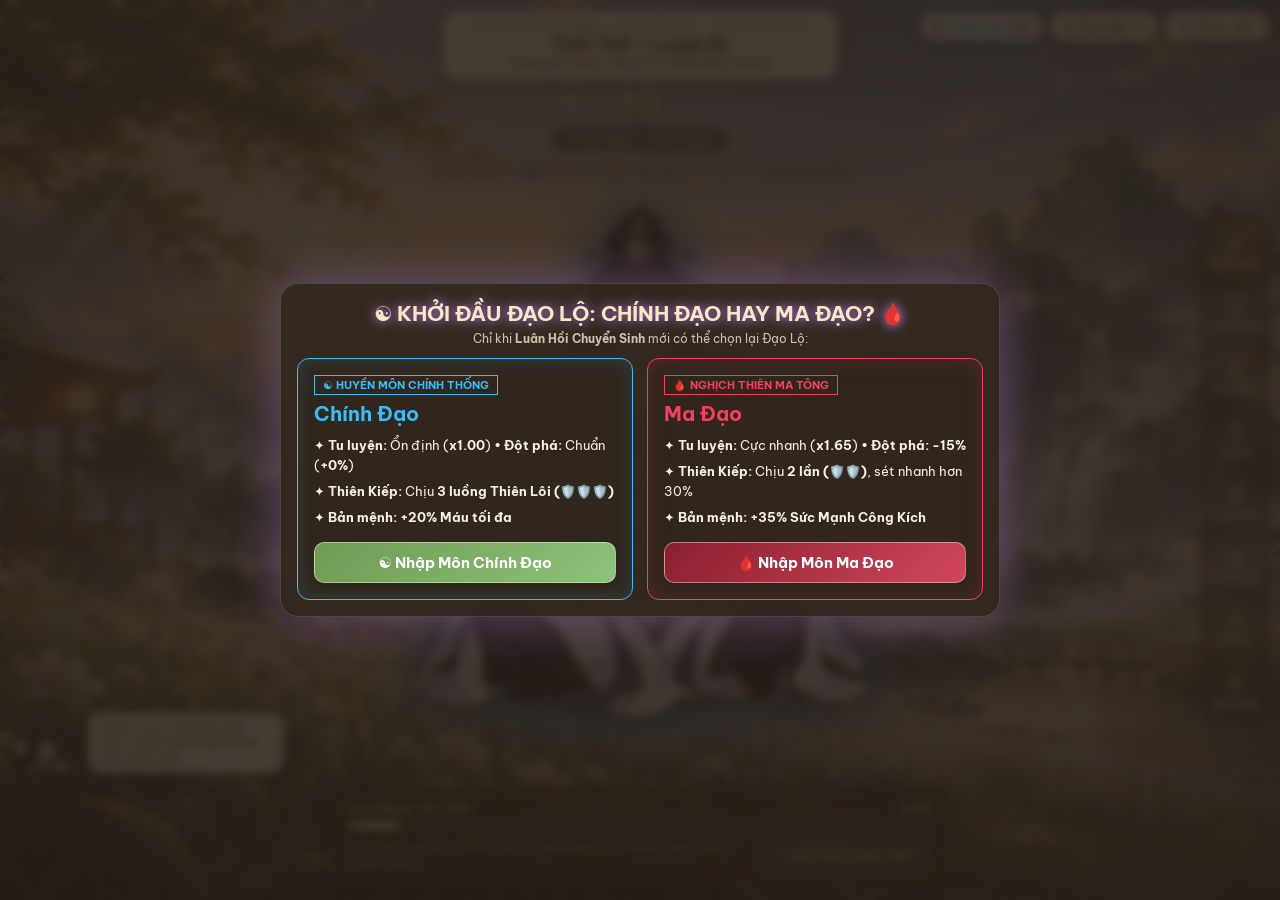
==== index.html @ bbf464dc "themgame" ====
<!DOCTYPE html>
<html lang="vi">
<head>
  <meta charset="UTF-8" />
  <meta name="viewport" content="width=device-width, initial-scale=1.0, maximum-scale=1.0, user-scalable=no" />
  <title>Vạn Cổ Tiên Lộ — Tu Chân Idle</title>
  <link rel="stylesheet" href="css/theme.css" />
  <link rel="stylesheet" href="css/hotbar.css" />
  <link rel="stylesheet" href="css/skin.css" />
</head>
<body>
  <!-- 1. CẢNH NỀN TIÊN SƠN BÌNH MINH (assets/bg.jpg + lớp sương mù cổ phong) -->
  <div class="immortal-world-bg">
    <div class="bg-vignette-overlay"></div>
    <div class="mist-layer mist-1"></div>
    <div class="mist-layer mist-2"></div>
  </div>

  <!-- 2. LỚP CANVAS HẠT LINH KHÍ PHÍA SAU NHÂN VẬT -->
  <canvas id="canvas-bg-fx" class="fx-canvas"></canvas>

  <!-- 3. THANH TRÊN CÙNG GỌN GÀNG:
       - Góc trái: Chỉ hiện Đạo Lộ (Tư Chất & Linh Căn nằm trong Hồ Sơ Nhân Vật)
       - Chính giữa: Bảng tên Cảnh Giới
       - Góc phải: Hàng trên là Đạo Vận + Nhạc, Hàng dưới là nút 🗡️ Xuất Quan -->
  <header class="hud-top-bar">

    <div class="realm-plaque">
      <div id="macro-realm-badge" class="plaque-macro">♂ Vô Danh Đạo Nhân • ☯️ Chính Đạo • I. Phàm Cảnh Lộ</div>
      <h1 id="realm-name" class="plaque-realm-name">Thối Thể - Luyện Bì</h1>
      <div id="realm-tier" class="plaque-tier">Cảnh giới 1/100 • Tầng 1/5</div>
    </div>

    <div class="hud-top-right-stack">
      <div id="current-faction-badge" class="jade-tag" title="Nhấn để xem Hồ Sơ Nhân Vật">☯️ Chính Đạo (x1.0)</div>
      <div id="current-daovan-badge" class="jade-tag" title="Nhấn để mở Đài Luân Hồi">☯️ Đạo Vận: 0</div>
      <button id="btn-toggle-sound" class="jade-tag sound-btn sound-on" title="Bật/Tắt nhạc nền">🎵 Nhạc: Bật</button>
    </div>
  </header>



  <!-- 4. THÔNG SỐ LINH KHÍ & DẢI 4 CHỈ SỐ CHIẾN ĐẤU NỀN TRONG SUỐT THANH THOÁT -->
  <section class="hud-qi-floating">
    <div id="qi-amount" class="hud-qi-value">0</div>
    <div class="hud-qi-rate-row">
      <span id="qi-rate" class="hud-rate-text">+1 / giây</span>
      <span id="active-multiplier-badge" class="hud-combo-text">+1.5 / chạm</span>
    </div>
    <div id="hud-combat-stats-bar" class="hud-combat-stats-transparent" title="Nhấn để xem Hồ Sơ Nhân Vật">
      <span class="cs-inline hp">❤️ Máu: <strong>100</strong></span>
      <span class="cs-sep">❖</span>
      <span class="cs-inline mp">💧 Linh Lực: <strong>100</strong></span>
      <span class="cs-sep">❖</span>
      <span class="cs-inline spd">💨 Tốc Độ: <strong>10</strong></span>
      <span class="cs-sep">❖</span>
      <span class="cs-inline atk">⚔️ Sức Mạnh: <strong>10</strong></span>
    </div>
    <div id="boost-status-text" class="hud-buff-line"></div>
  </section>

  <!-- 5. TRUNG TÂM MÀN HÌNH: NHÂN VẬT TỌA THIỀN & HÀO QUANG PHÙ VĂN -->
  <main class="center-sanctuary">
    <div id="cultivation-stage" class="cultivator-stage">
      <div class="meditation-shadow"></div>

      <div class="back-halo-container">
        <div class="halo-glow-core"></div>

        <svg class="halo-rune-svg" viewBox="0 0 300 300" xmlns="http://www.w3.org/2000/svg">
          <circle cx="150" cy="150" r="142" fill="none" stroke="var(--aura-primary)" stroke-width="1.4" stroke-dasharray="10 6" />
          <circle cx="150" cy="150" r="126" fill="none" stroke="var(--bronze-gold)" stroke-width="1" />
          <polygon points="150,14 268,218 32,218" fill="none" stroke="var(--bronze-gold)" stroke-width="0.9" opacity="0.5" />
          <polygon points="150,286 268,82 32,82" fill="none" stroke="var(--aura-primary)" stroke-width="0.9" opacity="0.5" />
        </svg>

        <svg class="halo-rune-inner-svg" viewBox="0 0 200 200" xmlns="http://www.w3.org/2000/svg">
          <circle cx="100" cy="100" r="90" fill="none" stroke="var(--bronze-gold)" stroke-width="1.4" stroke-dasharray="4 8" />
          <rect x="36" y="36" width="128" height="128" fill="none" stroke="var(--aura-primary)" stroke-width="1" transform="rotate(45 100 100)" opacity="0.6" />
          <rect x="36" y="36" width="128" height="128" fill="none" stroke="var(--bronze-gold)" stroke-width="1" opacity="0.6" />
        </svg>
      </div>

      <div id="cultivator-target" class="character-figure-wrap" role="button" tabindex="0" aria-label="Chạm để vận công hấp thụ linh khí">
        <img id="character-sprite-img" class="character-img" src="assets/char_male.png" alt="Tu sĩ tọa thiền" />

        <svg id="character-fallback-svg" class="character-fallback-svg hidden" viewBox="0 0 240 260" xmlns="http://www.w3.org/2000/svg">
          <circle cx="120" cy="68" r="24" fill="rgba(212, 175, 55, 0.35)" stroke="var(--bronze-gold)" stroke-width="1.5" />
          <path d="M55 215 C58 140 88 102 120 102 C152 102 182 140 185 215 Z" fill="rgba(14, 38, 44, 0.85)" stroke="var(--bronze-gold)" stroke-width="2" />
          <ellipse cx="120" cy="218" rx="78" ry="20" fill="rgba(9, 24, 28, 0.9)" stroke="var(--aura-primary)" stroke-width="1.5" />
        </svg>
      </div>
    </div>
  </main>

  <!-- 6. LỚP CANVAS HẠT LINH KHÍ PHÍA TRƯỚC NHÂN VẬT + CHỮ NỔI & CƠ DUYÊN -->
  <canvas id="canvas-fg-fx" class="fx-canvas"></canvas>
  <div id="fortune-container" class="fortune-dom-layer"></div>
  <div id="fx-layer" class="fx-dom-layer"></div>

  <!-- 7. TIỂU CẢNH STICKER BIỂU CẢM SỐNG ĐỘNG -->
  <aside id="companion-sticker-box" class="companion-sticker-widget" title="Chạm để đổi biểu cảm">
    <img id="companion-sticker-img" src="assets/stickers/01_nam_im_lang.png" alt="Tâm tình tu sĩ" class="companion-sticker-img" />
    <div id="companion-speech" class="companion-speech-bubble">
      Chạm vào ta để đổi biểu cảm, chạm tu sĩ để vận công!
    </div>
  </aside>

  <!-- 8. BẢNG CHỌN ĐẠO LỘ KHI BẮT ĐẦU GAME HOẶC KHI VỪA CHUYỂN SINH -->
  <div id="faction-select-overlay" class="tribulation-overlay hidden">
    <div class="tribulation-card faction-choice-modal">
      <h2 class="trib-title" style="text-align:center;font-size:1.3rem;color:var(--bronze-light);margin-bottom:4px;">
        ☯️ KHỞI ĐẦU ĐẠO LỘ: CHÍNH ĐẠO HAY MA ĐẠO? 🩸
      </h2>
      <p class="trib-subtitle" style="text-align:center;margin-bottom:12px;">
        Chỉ khi <strong>Luân Hồi Chuyển Sinh</strong> mới có thể chọn lại Đạo Lộ:
      </p>

      <div class="faction-cards-grid">
        <div class="faction-choice-card chinh-card">
          <div class="fc-badge" style="color:#38bdf8;border-color:#38bdf8;">☯️ HUYỀN MÔN CHÍNH THỐNG</div>
          <h3 class="fc-title" style="color:#38bdf8;">Chính Đạo</h3>
          <ul class="fc-perks-list">
            <li>✦ <strong>Tu luyện:</strong> Ổn định (<strong>x1.00</strong>) • <strong>Đột phá:</strong> Chuẩn (<strong>+0%</strong>)</li>
            <li>✦ <strong>Thiên Kiếp:</strong> Chịu <strong>3 luồng Thiên Lôi (🛡️🛡️🛡️)</strong></li>
            <li>✦ <strong>Bản mệnh:</strong> <strong>+20% Máu tối đa</strong></li>
          </ul>
          <button id="btn-choose-chinh-dao" class="btn-ancient-wide ready" style="margin-top:auto;">
            ☯️ Nhập Môn Chính Đạo
          </button>
        </div>

        <div class="faction-choice-card ma-card">
          <div class="fc-badge" style="color:#f43f5e;border-color:#f43f5e;">🩸 NGHỊCH THIÊN MA TÔNG</div>
          <h3 class="fc-title" style="color:#f43f5e;">Ma Đạo</h3>
          <ul class="fc-perks-list">
            <li>✦ <strong>Tu luyện:</strong> Cực nhanh (<strong>x1.65</strong>) • <strong>Đột phá:</strong> <strong>-15%</strong></li>
            <li>✦ <strong>Thiên Kiếp:</strong> Chịu <strong>2 lần (🛡️🛡️)</strong>, sét nhanh hơn 30%</li>
            <li>✦ <strong>Bản mệnh:</strong> <strong>+35% Sức Mạnh Công Kích</strong></li>
          </ul>
          <button id="btn-choose-ma-dao" class="btn-ancient-wide ready ma-btn" style="margin-top:auto;">
            🩸 Nhập Môn Ma Đạo
          </button>
        </div>
      </div>
    </div>
  </div>

  <!-- 9. CỬA SỔ BÍ CẢNH HỒNG HOANG -->
  <div id="expedition-modal-overlay" class="tribulation-overlay hidden">
    <div class="tribulation-card expedition-modal-card">
      <div class="jade-drawer-header" style="margin:-16px -16px 10px -16px;padding:10px 18px;">
        <h2 class="jade-drawer-title">🗡️ Bí Cảnh Hồng Hoang</h2>
        <button id="expedition-modal-close" class="jade-drawer-close" title="Về Động Phủ">✕</button>
      </div>
      <div id="expedition-panel-container"></div>
    </div>
  </div>

  <!-- 10. MINIGAME ĐỘ THIÊN KIẾP -->
  <div id="tribulation-overlay" class="tribulation-overlay hidden">
    <div class="tribulation-card">
      <div class="trib-header">
        <div>
          <h3 class="trib-title">⚡ CỬU THIÊN LÔI KIẾP ⚡</h3>
          <p id="tribulation-status-text" class="trib-subtitle">Di chuyển Trái / Phải để né Thiên Lôi & hứng Kim Quang!</p>
        </div>
        <div class="trib-hud-right">
          <div id="tribulation-hearts" class="trib-hearts">🛡️🛡️🛡️</div>
          <div id="tribulation-timer" class="trib-timer">9.0s</div>
        </div>
      </div>

      <div id="tribulation-arena" class="tribulation-arena">
        <div class="trib-clouds-top"></div>
        <canvas id="tribulation-canvas" class="trib-canvas"></canvas>
        <div id="tribulation-player" class="trib-player">
          <img id="tribulation-player-img" src="assets/stickers/01_nam_im_lang.png" alt="Tu sĩ độ kiếp" />
          <span class="trib-shield-ring"></span>
        </div>
      </div>

      <div class="trib-bottom-bar">
        <button id="btn-trib-shield" class="btn-ancient-sm affordable">🛡️ Hộ Thể Kim Quang (Phím Space)</button>
        <span id="tribulation-footer-hint" class="trib-footer-hint">Hết khiên sẽ bị đánh tụt 1 tầng cảnh giới!</span>
      </div>
    </div>
  </div>

  <!-- 11. MINIGAME CHẾ TÁC (LUYỆN ĐAN / RÈN PHÁP BẢO / VẼ LINH PHÙ) -->
  <div id="crafting-minigame-overlay" class="tribulation-overlay hidden">
    <div class="tribulation-card" style="max-width:500px;text-align:center;">
      <h3 id="craft-mg-title" class="trib-title" style="color:var(--bronze-light);">⚗️ Khống Hỏa Ngưng Đan</h3>
      <p id="craft-mg-subtitle" class="trib-subtitle" style="margin:6px 0 12px;"></p>
      <div id="craft-mg-body" class="craft-mg-body"></div>
      <button id="craft-mg-action-btn" class="btn-ancient-wide ready" style="margin-top:12px;">🔥 Chưởng Hỏa!</button>
    </div>
  </div>

  <!-- 12. BẢNG TRƯỢT NGỌC GIẢN (SLIDE-UP DRAWER) -->
  <div id="drawer-backdrop" class="drawer-backdrop hidden">
    <div id="jade-drawer" class="jade-drawer">
      <div class="jade-drawer-header">
        <h2 id="jade-drawer-title" class="jade-drawer-title">Tàng Kinh Các</h2>
        <button id="jade-drawer-close" class="jade-drawer-close" aria-label="Đóng bảng">✕</button>
      </div>

      <div class="jade-drawer-body">
        <div id="panel-upgrades" class="drawer-panel-content">
          <div id="upgrades-list" class="jade-cards-stack"></div>
        </div>

        <div id="panel-fields" class="drawer-panel-content">
          <div id="fields-panel-container"></div>
        </div>

        <div id="panel-inventory" class="drawer-panel-content">
          <div id="inventory-panel-container"></div>
        </div>

        <div id="panel-prestige" class="drawer-panel-content">
          <div id="prestige-summary"></div>
          <h4 class="ancient-section-title">✨ Pháp Bảo & Đại Đạo Vĩnh Viễn</h4>
          <div id="prestige-upgrades-list" class="jade-cards-stack"></div>
        </div>

        <div id="panel-roadmap" class="drawer-panel-content">
          <div id="realms-roadmap-list"></div>
        </div>

        <div id="panel-profile" class="drawer-panel-content">
          <div id="profile-content"></div>
        </div>

        <div id="panel-system" class="drawer-panel-content">
          <h4 class="ancient-section-title">⚙️ Cài Đặt Hệ Thống & Hiển Thị</h4>
          <div class="scroll-box">
            <div class="save-buttons-grid">
              <button id="btn-setting-music" class="btn-ancient-sm affordable">🎵 Nhạc Nền (BGM): Bật</button>
              <button id="btn-setting-sfx" class="btn-ancient-sm affordable">🔊 Âm Thanh Hiệu Ứng: Bật</button>
              <button id="btn-setting-notif" class="btn-ancient-sm affordable">🔔 Thông Báo Nổi: Bật</button>
              <button id="btn-toggle-detail-desc" class="btn-ancient-sm">📖 Mô Tả Trong Bảng: Tóm Tắt</button>
              <button id="btn-toggle-fx" class="btn-ancient-sm affordable">✨ Hiệu Ứng Hạt: Cao</button>
              <button id="btn-toggle-format" class="btn-ancient-sm affordable">🔢 Đơn Vị Số: Vạn, Ức</button>
              <button id="btn-save-now" class="btn-ancient-sm">💾 Lưu Game Ngay</button>
              <button id="btn-export-save" class="btn-ancient-sm">📤 Xuất Mã Base64</button>
              <button id="btn-import-save" class="btn-ancient-sm">📥 Nhập Mã Base64</button>
            </div>
            <textarea id="save-base64-textarea" class="save-textarea" rows="2" placeholder="Nhấn 'Xuất Mã Base64' để sao lưu hoặc dán mã Base64 vào đây rồi nhấn 'Nhập Mã Base64'..."></textarea>
            <div style="text-align:right;margin-top:6px;">
              <button id="btn-hard-reset" class="btn-ancient-sm" style="border-color:#e11d48;color:#fda4af;">🗑️ Xóa Save (Tu Lại Từ Đầu)</button>
            </div>
          </div>

          <h4 class="ancient-section-title">📜 Mục Giải Thích Chi Tiết (Cẩm Nang Tu Tiên)</h4>
          <div id="detailed-guide-container"></div>

          <h4 class="ancient-section-title">📖 Nhật Ký Động Phủ</h4>
          <div id="cultivation-log-list" class="log-box"></div>

          <h4 class="ancient-section-title">🏆 Thành Tựu Tu Tiên</h4>
          <div id="achievements-list" class="jade-cards-stack"></div>
        </div>
      </div>
    </div>
  </div>

  <!-- MENU BÊN PHẢI -->
  <aside class="side-menu">
    <button id="btn-quick-expedition" class="side-extra expedition-quick-btn" title="Mở Bản Đồ Bí Cảnh Hồng Hoang">
      <svg class="slot-svg-icon" viewBox="0 0 24 24"><path d="M14.5 4.5l5 5L9 20l-5 1 1-5L14.5 4.5zM13 6l5 5" fill="none" stroke="currentColor" stroke-width="1.7" stroke-linejoin="round"/></svg>
      <span class="slot-label">Xuất Quan</span>
    </button>
      <nav id="hotbar-submenu-wrap" class="ancient-hotbar" aria-label="Các mục phụ">
        <button class="hotbar-slot" data-panel="upgrades">
          <span class="slot-hotkey">1</span>
          <span id="dot-upgrades" class="hotbar-dot"></span>
          <svg class="slot-svg-icon" viewBox="0 0 24 24"><path d="M4 19.5A2.5 2.5 0 0 1 6.5 17H20M4 19.5A2.5 2.5 0 0 0 6.5 22H20V2H6.5A2.5 2.5 0 0 0 4 4.5v15z" fill="none" stroke="currentColor" stroke-width="1.7"/></svg>
          <span class="slot-label">Công Pháp</span>
        </button>

        <button class="hotbar-slot" data-panel="fields">
          <span class="slot-hotkey">2</span>
          <span id="dot-fields" class="hotbar-dot"></span>
          <svg class="slot-svg-icon" viewBox="0 0 24 24"><path d="M9 3h6m-5 0v5.2L5.2 16A3 3 0 0 0 7.8 20.5h8.4A3 3 0 0 0 18.8 16L14 8.2V3" fill="none" stroke="currentColor" stroke-width="1.7" stroke-linecap="round"/></svg>
          <span class="slot-label">Lĩnh Vực</span>
        </button>

        <button class="hotbar-slot" data-panel="inventory">
          <span class="slot-hotkey">3</span>
          <span id="dot-inventory" class="hotbar-dot"></span>
          <svg class="slot-svg-icon" viewBox="0 0 24 24"><path d="M6 7h12l2 13H4L6 7zm3 0V5a3 3 0 0 1 6 0v2m-5 5h4" fill="none" stroke="currentColor" stroke-width="1.7" stroke-linecap="round" stroke-linejoin="round"/></svg>
          <span class="slot-label">Túi Đồ</span>
        </button>

        <button class="hotbar-slot" data-panel="prestige">
          <span class="slot-hotkey">4</span>
          <span id="dot-prestige" class="hotbar-dot"></span>
          <svg class="slot-svg-icon" viewBox="0 0 24 24"><circle cx="12" cy="12" r="9" fill="none" stroke="currentColor" stroke-width="1.7"/><path d="M12 3a4.5 4.5 0 0 1 0 9 4.5 4.5 0 0 0 0 9" fill="none" stroke="currentColor" stroke-width="1.7"/><circle cx="12" cy="7.5" r="1.2" fill="currentColor"/><circle cx="12" cy="16.5" r="1.2" fill="currentColor"/></svg>
          <span class="slot-label">Luân Hồi</span>
        </button>

        <button class="hotbar-slot" data-panel="roadmap">
          <span class="slot-hotkey">5</span>
          <svg class="slot-svg-icon" viewBox="0 0 24 24"><path d="M3 19l6-8 4 5 5-7 3 10H3z" fill="none" stroke="currentColor" stroke-width="1.7" stroke-linejoin="round"/><circle cx="17" cy="6" r="2" fill="none" stroke="currentColor" stroke-width="1.6"/></svg>
          <span class="slot-label">Cảnh Giới</span>
        </button>

        <button class="hotbar-slot" data-panel="profile">
          <span class="slot-hotkey">6</span>
          <svg class="slot-svg-icon" viewBox="0 0 24 24"><circle cx="12" cy="8" r="4" fill="none" stroke="currentColor" stroke-width="1.7"/><path d="M4 20c1.5-4 5-6 8-6s6.5 2 8 6" fill="none" stroke="currentColor" stroke-width="1.7" stroke-linecap="round"/></svg>
          <span class="slot-label">Hồ Sơ</span>
        </button>

        <button class="hotbar-slot" data-panel="system">
          <span class="slot-hotkey">7</span>
          <svg class="slot-svg-icon" viewBox="0 0 24 24"><circle cx="12" cy="12" r="3.2" fill="none" stroke="currentColor" stroke-width="1.7"/><path d="M12 2v3m0 14v3M2 12h3m14 0h3M4.9 4.9l2.1 2.1m10 10l2.1 2.1M19.1 4.9L17 7M7 17l-2.1 2.1" fill="none" stroke="currentColor" stroke-width="1.7" stroke-linecap="round"/></svg>
          <span class="slot-label">Hệ Thống</span>
        </button>
      </nav>
  </aside>

  <!-- 13. THANH TIẾN TRÌNH ĐỘT PHÁ & MENU CHÍNH THU GỌN / BUNG RA Ở DƯỚI MÀN HÌNH -->
  <footer class="hud-bottom-dock">
    <div class="breakthrough-jade-bar">
      <div class="jade-bar-top-row">
        <span id="qi-progress-text">Linh Mạch: 0 / 120</span>
        <span id="qi-progress-pct">0.0%</span>
      </div>
      <div class="jade-progress-track">
        <div id="qi-progress-fill" class="jade-progress-fill"></div>
      </div>
      <div class="breakthrough-action-row">
        <span id="breakthrough-chance-text" class="breakthrough-chance-note">Tiểu cảnh giới lên 【Luyện Nhục】 • Thành công: 100%</span>
        <button id="btn-breakthrough" class="btn-breakthrough-jade" disabled>✦ Đột Phá Cảnh Giới</button>
      </div>
    </div>

    <div class="bottom-menu-bar">
      <button id="btn-main-menu-toggle" class="btn-main-menu-toggle" title="Phím tắt M">
        <span id="dot-main-menu" class="hotbar-dot"></span>
        <span class="menu-toggle-label">☰ Menu Đạo Lộ</span>
      </button>

    </div>
  </footer>

  <!-- HỘP THOẠI POPUP -->
  <div id="modal-overlay" class="modal-overlay hidden">
    <div class="modal-card">
      <h3 id="modal-title" class="modal-title">Thông Báo</h3>
      <div id="modal-body" class="modal-body"></div>
      <button id="modal-close-btn" class="btn-ancient-sm affordable" style="padding:8px 22px;">Đóng</button>
    </div>
  </div>

  <div id="toast-container" class="toast-container"></div>

  <!-- Nạp tuần tự các module JS thuần -->
  <script src="js/config.js"></script>
  <script src="js/utils.js"></script>
  <script src="js/data/realms.js"></script>
  <script src="js/data/upgrades.js"></script>
  <script src="js/data/roots.js"></script>
  <script src="js/data/aptitudes.js"></script>
  <script src="js/data/fields.js"></script>
  <script src="js/data/achievements.js"></script>
  <script src="js/state.js"></script>
  <script src="js/audio.js"></script>
  <script src="js/character.js"></script>
  <script src="js/inventory.js"></script>
  <script src="js/crafting_minigame.js"></script>
  <script src="js/fields.js"></script>
  <script src="js/tribulation.js"></script>
  <script src="js/cultivate.js"></script>
  <script src="js/breakthrough.js"></script>
  <script src="js/upgrades.js"></script>
  <script src="js/prestige.js"></script>
  <script src="js/events.js"></script>
  <script src="js/save.js"></script>
  <script src="js/effects.js"></script>
  <script src="js/data/map_tiles.js"></script>
  <script src="js/expedition.js"></script>
  <script src="js/hotbar.js"></script>
  <script src="js/panels.js"></script>
  <script src="js/profile.js"></script>
  <script src="js/ui.js"></script>
  <script src="js/main.js"></script>
</body>
</html>
---- css/theme.css ----
/**
 * css/theme.css
 * Phong cách tổng thể Tu Chân / Tiên Hiệp Cổ Phong:
 * - Cảnh nền tiên sơn bình minh từ assets/bg.jpg + Vignette
 * - Bảng tên Cảnh Giới (.realm-plaque) căn giữa tuyệt đối 50%
 * - Tích hợp Canvas Cửu Thiên Lôi Kiếp & 3 Minigame Chế Tác (Khống Hỏa, Giáng Chùy, Họa Phù)
 */
@import url('https://fonts.googleapis.com/css2?family=Be+Vietnam+Pro:wght@400;500;600;700&display=swap');

:root {
  --bg-night: #2a2018;
  --bg-jade-dark: rgba(52, 40, 30, 0.88);
  --bg-jade-card: rgba(60, 46, 34, 0.84);
  --bg-scroll: rgba(55, 42, 32, 0.90);
  --jade-bright: #2dd4bf;
  --jade-soft: #99f6e4;
  --bronze-gold: #d4af37;
  --bronze-light: #f5e6b3;
  --bronze-dim: rgba(212, 175, 55, 0.40);
  --ivory: #f8f5ee;
  --ivory-muted: #b0bccb;
  --aura-primary: #38bdf8;
  --aura-secondary: #0284c7;
  --danger-crimson: #e11d48;
  --font-serif: 'Noto Serif', 'Cormorant Garamond', Georgia, serif;
  --font-body: 'Noto Serif', 'Segoe UI', system-ui, serif;
}

* {
  box-sizing: border-box;
  margin: 0;
  padding: 0;
  -webkit-tap-highlight-color: transparent;
}

html, body {
  width: 100vw;
  height: 100vh;
  overflow: hidden;
  background-color: var(--bg-night);
  color: var(--ivory);
  font-family: var(--font-body);
  touch-action: manipulation;
  user-select: none;
}

.immortal-world-bg {
  position: fixed;
  inset: 0;
  z-index: 0;
  background:
    url('../assets/bg.jpg') center center / cover no-repeat,
    radial-gradient(circle at 50% 25%, #574331 0%, #31251c 65%, #281e17 100%);
  overflow: hidden;
  pointer-events: none;
}

.bg-vignette-overlay {
  position: absolute;
  inset: 0;
  background:
    radial-gradient(circle at 50% 48%, rgba(47, 36, 27, 0.30) 0%, rgba(44, 34, 26, 0.62) 68%, rgba(41, 31, 24, 0.85) 100%),
    linear-gradient(180deg, rgba(43, 33, 25, 0.68) 0%, transparent 24%, transparent 72%, rgba(43, 33, 25, 0.85) 100%);
}

.mist-layer {
  position: absolute;
  left: -25%;
  width: 150%;
  height: 220px;
  background: radial-gradient(ellipse at 50% 50%, rgba(255, 248, 225, 0.10) 0%, rgba(70, 54, 40, 0.04) 55%, transparent 75%);
  filter: blur(18px);
  pointer-events: none;
}

.mist-1 { bottom: 20%; animation: driftMist 38s ease-in-out infinite alternate; }
.mist-2 { bottom: 7%; opacity: 0.75; animation: driftMistReverse 46s ease-in-out infinite alternate; }

@keyframes driftMist {
  from { transform: translateX(-6%); }
  to { transform: translateX(6%); }
}

@keyframes driftMistReverse {
  from { transform: translateX(6%); }
  to { transform: translateX(-6%); }
}

.fx-canvas {
  position: fixed;
  inset: 0;
  width: 100vw;
  height: 100vh;
  pointer-events: none;
}

#canvas-bg-fx { z-index: 2; }
#canvas-fg-fx { z-index: 6; }

/* Thanh trên cùng */
.hud-top-bar {
  position: fixed;
  top: 0;
  left: 0;
  right: 0;
  height: 86px;
  z-index: 10;
  pointer-events: none;
}

.hud-top-left {
  position: absolute;
  top: 12px;
  left: 16px;
  display: flex;
  flex-wrap: wrap;
  gap: 8px;
  pointer-events: auto;
}

.hud-top-right {
  position: absolute;
  top: 12px;
  right: 16px;
  display: flex;
  flex-wrap: wrap;
  gap: 8px;
  pointer-events: auto;
}

.realm-plaque {
  pointer-events: auto;
  position: absolute;
  top: 10px;
  left: 50%;
  transform: translateX(-50%);
  min-width: 310px;
  max-width: 460px;
  padding: 7px 28px 9px;
  background: linear-gradient(180deg, rgba(52, 40, 30, 0.94) 0%, rgba(61, 47, 35, 0.90) 100%);
  border: 1.2px solid var(--bronze-gold);
  box-shadow: 0 8px 26px rgba(34, 26, 20, 0.78), inset 0 0 18px rgba(212, 175, 55, 0.16);
  text-align: center;
  clip-path: polygon(10px 0, calc(100% - 10px) 0, 100% 10px, 100% calc(100% - 10px), calc(100% - 10px) 100%, 10px 100%, 0 calc(100% - 10px), 0 10px);
}

.realm-plaque::before,
.realm-plaque::after {
  content: '❖';
  position: absolute;
  top: 50%;
  transform: translateY(-50%);
  color: var(--bronze-gold);
  font-size: 0.75rem;
  opacity: 0.85;
}

.realm-plaque::before { left: 9px; }
.realm-plaque::after { right: 9px; }

.plaque-macro { font-size: 0.7rem; letter-spacing: 0.8px; color: var(--bronze-light); opacity: 0.92; }
.plaque-realm-name { font-family: var(--font-serif); font-size: 1.35rem; font-weight: 700; color: var(--ivory); text-shadow: 0 0 14px var(--aura-primary); letter-spacing: 0.8px; margin: 1px 0; }
.plaque-tier { font-size: 0.73rem; color: var(--jade-soft); }

.jade-tag {
  padding: 5px 12px;
  background: var(--bg-jade-dark);
  border: 1px solid var(--bronze-dim);
  color: var(--ivory);
  font-family: var(--font-body);
  font-size: 0.77rem;
  box-shadow: 0 4px 12px rgba(34, 26, 20, 0.6);
  clip-path: polygon(6px 0, calc(100% - 6px) 0, 100% 6px, 100% calc(100% - 6px), calc(100% - 6px) 100%, 6px 100%, 0 calc(100% - 6px), 0 6px);
  cursor: pointer;
  transition: border-color 0.2s ease, transform 0.15s ease;
}

.jade-tag:hover { border-color: var(--bronze-gold); }
.jade-tag:active { transform: scale(0.96); }

.sound-btn.sound-on { border-color: var(--jade-bright); color: var(--jade-soft); }

.apt-rainbow {
  background: linear-gradient(90deg, #f43f5e, #fbbf24, #34d399, #38bdf8, #c084fc, #f43f5e);
  background-size: 200% auto;
  -webkit-background-clip: text;
  background-clip: text;
  -webkit-text-fill-color: transparent;
  animation: rainbowFlow 3s linear infinite;
  font-weight: 700;
}

.jade-tag.apt-rainbow {
  -webkit-text-fill-color: initial;
  background: var(--bg-jade-dark);
  border-color: var(--bronze-gold);
}

@keyframes rainbowFlow {
  to { background-position: 200% center; }
}

.hud-qi-floating {
  position: fixed;
  top: 94px;
  left: 50%;
  transform: translateX(-50%);
  z-index: 8;
  text-align: center;
  pointer-events: none;
  width: 90%;
  max-width: 460px;
}

.hud-qi-value {
  font-family: var(--font-serif);
  font-size: 2.2rem;
  font-weight: 700;
  color: var(--bronze-light);
  text-shadow: 0 2px 8px rgba(34, 26, 20, 0.95), 0 0 18px rgba(212, 175, 55, 0.7);
  line-height: 1.1;
}

.hud-qi-rate-row {
  display: inline-flex;
  justify-content: center;
  align-items: center;
  gap: 10px;
  margin-top: 4px;
  padding: 2px 12px;
  background: rgba(47, 36, 27, 0.68);
  border: 1px solid rgba(212, 175, 55, 0.25);
  font-size: 0.84rem;
}

.hud-rate-text { color: var(--jade-bright); font-weight: 700; }
.hud-combo-text { color: var(--ivory-muted); font-size: 0.78rem; }
.hud-combo-text.active { color: var(--bronze-light); font-weight: 700; }
.hud-buff-line { font-size: 0.74rem; color: var(--jade-soft); margin-top: 3px; text-shadow: 0 1px 4px #000; }

/* Sân khấu Nhân vật */
.center-sanctuary {
  position: fixed;
  inset: 0;
  z-index: 4;
  display: flex;
  align-items: center;
  justify-content: center;
  pointer-events: none;
}

.cultivator-stage {
  position: relative;
  width: 480px;
  height: 60vh;
  max-height: 620px;
  min-height: 300px;
  display: flex;
  align-items: center;
  justify-content: center;
  pointer-events: auto;
  cursor: pointer;
  margin-top: 3vh;
}

.meditation-shadow {
  position: absolute;
  bottom: 3%;
  width: 66%;
  height: 34px;
  border-radius: 50%;
  background: radial-gradient(ellipse at center, rgba(34, 26, 20, 0.85) 0%, rgba(45, 212, 191, 0.22) 60%, transparent 80%);
  box-shadow: 0 0 32px var(--aura-primary);
  animation: shadowPulse 3.8s ease-in-out infinite;
  pointer-events: none;
}

@keyframes shadowPulse {
  0%, 100% { transform: scale(1); opacity: 0.8; }
  50% { transform: scale(1.06); opacity: 1; }
}

.back-halo-container {
  position: absolute;
  top: 46%;
  left: 50%;
  transform: translate(-50%, -50%);
  width: min(420px, 76vw);
  height: min(420px, 76vw);
  pointer-events: none;
  display: flex;
  align-items: center;
  justify-content: center;
}

.halo-glow-core {
  position: absolute;
  width: 72%;
  height: 72%;
  border-radius: 50%;
  background: radial-gradient(circle, var(--aura-primary) 0%, var(--aura-secondary) 42%, transparent 72%);
  opacity: 0.30;
  filter: blur(16px);
  animation: haloHeartbeat 3.4s ease-in-out infinite;
}

.halo-rune-svg {
  position: absolute;
  width: 96%;
  height: 96%;
  opacity: 0.48;
  filter: drop-shadow(0 0 10px var(--aura-primary));
  animation: rotateRuneSlow 36s linear infinite;
}

.halo-rune-inner-svg {
  position: absolute;
  width: 68%;
  height: 68%;
  opacity: 0.58;
  filter: drop-shadow(0 0 10px var(--bronze-gold));
  animation: rotateRuneReverse 24s linear infinite;
}

.cultivator-stage.boosting .halo-glow-core { opacity: 0.62; filter: blur(22px); }
.cultivator-stage.boosting .halo-rune-svg { opacity: 0.88; animation-duration: 12s; }
.cultivator-stage.boosting .halo-rune-inner-svg { opacity: 0.94; animation-duration: 8s; }

@keyframes haloHeartbeat {
  0%, 100% { transform: scale(0.95); }
  50% { transform: scale(1.06); }
}

@keyframes rotateRuneSlow {
  from { transform: rotate(0deg); }
  to { transform: rotate(360deg); }
}

@keyframes rotateRuneReverse {
  from { transform: rotate(360deg); }
  to { transform: rotate(0deg); }
}

.character-figure-wrap {
  position: relative;
  z-index: 5;
  height: 58vh;
  max-height: 560px;
  min-height: 280px;
  display: flex;
  align-items: center;
  justify-content: center;
  animation: floatAndBreathe 4.2s ease-in-out infinite;
  transition: transform 0.12s ease;
}

.cultivator-stage.pulse-hit .character-figure-wrap { transform: scale(0.965); }

.character-img {
  height: 100%;
  width: auto;
  max-width: 88vw;
  object-fit: contain;
  filter: drop-shadow(0 8px 24px rgba(34, 26, 20, 0.88)) drop-shadow(0 0 14px var(--aura-primary));
  pointer-events: none;
}

.character-fallback-svg { height: 85%; width: auto; }
.hidden { display: none !important; }

@keyframes floatAndBreathe {
  0%, 100% { transform: translateY(0px) scale(1); }
  50% { transform: translateY(-7px) scale(1.016); }
}

/* Tiểu cảnh Sticker biểu cảm */
.companion-sticker-widget {
  position: fixed;
  left: 18px;
  bottom: 138px;
  z-index: 11;
  display: flex;
  align-items: center;
  gap: 8px;
  cursor: pointer;
  max-width: 270px;
  transition: transform 0.18s ease;
}

.companion-sticker-widget:hover { transform: translateY(-3px); }

.companion-sticker-img {
  width: 66px;
  height: 66px;
  object-fit: contain;
  filter: drop-shadow(0 4px 10px rgba(34, 26, 20, 0.85));
  flex-shrink: 0;
}

.companion-speech-bubble {
  padding: 6px 10px;
  background: rgba(52, 40, 30, 0.90);
  border: 1px solid var(--bronze-dim);
  color: var(--bronze-light);
  font-size: 0.72rem;
  line-height: 1.35;
  box-shadow: 0 4px 14px rgba(34, 26, 20, 0.7);
  clip-path: polygon(6px 0, calc(100% - 6px) 0, 100% 6px, 100% calc(100% - 6px), calc(100% - 6px) 100%, 6px 100%, 0 calc(100% - 6px), 0 6px);
}

/* =========================================================================
   MINIGAME CỬU THIÊN LÔI KIẾP (CANVAS) & 3 MINIGAME CHẾ TÁC
   ========================================================================= */
.tribulation-overlay {
  position: fixed;
  inset: 0;
  z-index: 45;
  background: rgba(39, 30, 23, 0.86);
  backdrop-filter: blur(5px);
  display: flex;
  align-items: center;
  justify-content: center;
  padding: 14px;
}

.tribulation-card {
  width: 100%;
  max-width: 620px;
  background: linear-gradient(180deg, #372a20 0%, #2b2119 100%);
  border: 1.5px solid var(--bronze-gold);
  padding: 16px;
  box-shadow: 0 0 45px rgba(192, 132, 252, 0.35);
}

.trib-header {
  display: flex;
  justify-content: space-between;
  align-items: center;
  gap: 10px;
  margin-bottom: 10px;
}

.trib-title {
  font-family: var(--font-serif);
  color: #e9d5ff;
  font-size: 1.15rem;
  text-shadow: 0 0 12px #c084fc;
}

.trib-subtitle { font-size: 0.78rem; color: var(--ivory-muted); }
.trib-hud-right { text-align: right; }
.trib-hearts { font-size: 1.1rem; letter-spacing: 3px; }
.trib-heart.lost { opacity: 0.22; filter: grayscale(1); }
.trib-timer { font-size: 1.15rem; font-weight: 700; color: var(--bronze-light); }

.tribulation-arena {
  position: relative;
  width: 100%;
  height: 270px;
  background: radial-gradient(circle at 50% 10%, #2e1065 0%, #2d231a 70%, #281e17 100%);
  border: 1px solid var(--bronze-dim);
  overflow: hidden;
  cursor: ew-resize;
  touch-action: none;
}

.trib-canvas {
  position: absolute;
  inset: 0;
  width: 100%;
  height: 100%;
  pointer-events: none;
}

.tribulation-arena.shake-hit {
  animation: arenaShake 0.28s ease;
}

@keyframes arenaShake {
  0%, 100% { transform: translateX(0); }
  25% { transform: translateX(-8px); box-shadow: inset 0 0 50px #e11d48; }
  75% { transform: translateX(8px); }
}

.trib-clouds-top {
  position: absolute;
  top: 0;
  left: 0;
  right: 0;
  height: 38px;
  background: linear-gradient(180deg, rgba(88, 28, 135, 0.9), transparent);
  pointer-events: none;
  z-index: 2;
}

.trib-player {
  position: absolute;
  bottom: 10px;
  left: 50%;
  transform: translateX(-50%);
  width: 58px;
  height: 58px;
  pointer-events: none;
  display: flex;
  align-items: center;
  justify-content: center;
  z-index: 3;
}

.trib-player img {
  width: 54px;
  height: 54px;
  object-fit: contain;
  position: relative;
  z-index: 2;
}

.trib-shield-ring {
  position: absolute;
  inset: -4px;
  border-radius: 50%;
  border: 1.5px dashed var(--jade-bright);
  box-shadow: 0 0 12px var(--jade-bright);
}

.trib-player.golden-shield-on .trib-shield-ring {
  inset: -10px;
  border: 2.5px solid #fde047;
  background: radial-gradient(circle, rgba(253, 224, 71, 0.35), transparent 70%);
  box-shadow: 0 0 28px #fde047;
}

.trib-bottom-bar {
  display: flex;
  justify-content: space-between;
  align-items: center;
  flex-wrap: wrap;
  gap: 8px;
  margin-top: 10px;
}

.trib-footer-hint {
  font-size: 0.74rem;
  color: #fda4af;
}

/* Giao diện 3 Minigame Chế Tác (Khống Hỏa, Giáng Chùy, Họa Phù) */
.craft-mg-body {
  background: rgba(47, 36, 27, 0.92);
  border: 1px solid var(--bronze-dim);
  padding: 16px;
}

.mg-cauldron-icon {
  font-size: 2.5rem;
  margin-bottom: 10px;
}

.mg-heat-track {
  position: relative;
  height: 24px;
  background: linear-gradient(90deg, #463628 0%, #334155 50%, #463628 100%);
  border: 1.5px solid var(--bronze-dim);
  margin: 12px 0;
  overflow: hidden;
}

.mg-heat-zone {
  position: absolute;
  top: 0;
  bottom: 0;
  background: linear-gradient(90deg, rgba(212, 175, 55, 0.35), rgba(253, 224, 71, 0.75), rgba(212, 175, 55, 0.35));
  border-left: 2px solid #fde047;
  border-right: 2px solid #fde047;
}

.mg-heat-cursor {
  position: absolute;
  top: -2px;
  bottom: -2px;
  width: 6px;
  transform: translateX(-50%);
  background: #ffffff;
  box-shadow: 0 0 12px #ffffff, 0 0 20px #f43f5e;
}

.mg-anvil-arena {
  position: relative;
  width: 190px;
  height: 190px;
  margin: 0 auto 10px;
  display: flex;
  align-items: center;
  justify-content: center;
  background: radial-gradient(circle, rgba(212, 175, 55, 0.14), transparent 70%);
}

.mg-sweet-circle {
  position: absolute;
  width: 36%;
  height: 36%;
  border-radius: 50%;
  border: 3px solid #fde047;
  box-shadow: 0 0 16px rgba(253, 224, 71, 0.55);
}

.mg-shrink-ring {
  position: absolute;
  width: 100%;
  height: 100%;
  border-radius: 50%;
  border: 2.5px dashed var(--jade-bright);
  box-shadow: 0 0 12px var(--jade-bright);
  pointer-events: none;
}

.mg-core-sword {
  font-size: 2.1rem;
  z-index: 2;
}

.mg-talisman-paper {
  position: relative;
  width: 220px;
  height: 240px;
  margin: 0 auto 10px;
  background: linear-gradient(180deg, #78350f 0%, #451a03 100%);
  border: 2px solid #fbbf24;
  box-shadow: inset 0 0 24px rgba(251, 191, 36, 0.35);
}

.mg-talisman-lines {
  position: absolute;
  inset: 0;
  width: 100%;
  height: 100%;
  pointer-events: none;
}

.mg-talisman-node {
  position: absolute;
  transform: translate(-50%, -50%);
  width: 36px;
  height: 36px;
  border-radius: 50%;
  background: rgba(54, 42, 31, 0.9);
  border: 1.5px solid var(--bronze-gold);
  color: var(--bronze-light);
  font-weight: 700;
  cursor: pointer;
}

.mg-talisman-node.next {
  background: #e11d48;
  color: #ffffff;
  border-color: #fde047;
  box-shadow: 0 0 18px #f43f5e;
  animation: warnBlink 0.25s infinite alternate;
}

.mg-talisman-node.done {
  background: var(--jade-bright);
  color: #30251c;
  border-color: #ffffff;
}

.mg-feedback-txt {
  font-size: 0.82rem;
  color: var(--bronze-light);
}

/* Lớp chữ "+linh khí" bay lên và Cơ Duyên ngẫu nhiên */
.fx-dom-layer,
.fortune-dom-layer {
  position: fixed;
  inset: 0;
  pointer-events: none;
  z-index: 9;
}

.floating-text {
  position: absolute;
  font-family: var(--font-serif);
  font-weight: 700;
  font-size: 1.08rem;
  color: var(--bronze-light);
  text-shadow: 0 2px 6px #000, 0 0 12px var(--aura-primary);
  pointer-events: none;
  animation: riseAndFade 0.95s cubic-bezier(0.16, 1, 0.3, 1) forwards;
}

.floating-text.float-crit {
  font-size: 1.28rem;
  color: #fde047;
  text-shadow: 0 0 16px #d97706, 0 2px 6px #000;
}

.floating-text.float-fortune {
  font-size: 1.32rem;
  color: var(--jade-bright);
  text-shadow: 0 0 16px #0d9488, 0 2px 6px #000;
}

@keyframes riseAndFade {
  0% { transform: translate(-50%, 0) scale(0.88); opacity: 1; }
  100% { transform: translate(-50%, -62px) scale(1.06); opacity: 0; }
}

.fortune-orb {
  pointer-events: auto;
  position: absolute;
  transform: translate(-50%, -50%);
  display: flex;
  flex-direction: column;
  align-items: center;
  gap: 2px;
  padding: 8px 14px;
  background: var(--bg-jade-dark);
  border: 1.5px solid var(--bronze-gold);
  color: var(--bronze-light);
  cursor: pointer;
  box-shadow: 0 0 25px rgba(212, 175, 55, 0.75);
  clip-path: polygon(8px 0, calc(100% - 8px) 0, 100% 8px, 100% calc(100% - 8px), calc(100% - 8px) 100%, 8px 100%, 0 calc(100% - 8px), 0 8px);
  animation: orbBob 1s ease-in-out infinite alternate;
}

.fortune-icon { font-size: 1.45rem; }
.fortune-name { font-size: 0.74rem; font-weight: 700; white-space: nowrap; }
.fortune-timer { font-size: 0.68rem; color: var(--jade-bright); }

@keyframes orbBob {
  from { transform: translate(-50%, -50%) scale(0.95); }
  to { transform: translate(-50%, -50%) scale(1.06); }
}

/* =========================================================================
   GIAO DIỆN CHỌN ĐẠO LỘ (CHÍNH ĐẠO VS MA ĐẠO) & THANH 4 CHỈ SỐ CHIẾN ĐẤU
   ========================================================================= */
.expedition-quick-btn {
  border-color: #f59e0b;
  color: #fde68a;
  font-weight: 700;
}

.hud-combat-stats-strip {
  pointer-events: auto;
  display: inline-flex;
  flex-wrap: wrap;
  justify-content: center;
  gap: 10px;
  margin-top: 5px;
  padding: 3px 12px;
  background: rgba(52, 40, 30, 0.82);
  border: 1px solid rgba(212, 175, 55, 0.35);
  font-size: 0.74rem;
  color: var(--ivory);
  cursor: pointer;
}

.hud-combat-stats-strip strong {
  color: var(--bronze-light);
}

.faction-choice-modal {
  max-width: 720px;
}

.faction-cards-grid {
  display: grid;
  grid-template-columns: repeat(2, 1fr);
  gap: 14px;
}

.faction-choice-card {
  display: flex;
  flex-direction: column;
  padding: 16px;
  background: rgba(52, 40, 30, 0.94);
  border: 1.5px solid var(--bronze-dim);
}

.faction-choice-card.chinh-card {
  border-color: #38bdf8;
  box-shadow: inset 0 0 22px rgba(56, 189, 248, 0.14);
}

.faction-choice-card.ma-card {
  border-color: #f43f5e;
  box-shadow: inset 0 0 22px rgba(244, 63, 94, 0.16);
}

.fc-badge {
  align-self: flex-start;
  font-size: 0.68rem;
  font-weight: 700;
  padding: 2px 8px;
  border: 1px solid currentColor;
  margin-bottom: 6px;
}

.fc-title {
  font-family: var(--font-serif);
  font-size: 1.25rem;
  margin-bottom: 10px;
}

.fc-perks-list {
  list-style: none;
  font-size: 0.8rem;
  line-height: 1.55;
  color: var(--ivory);
  display: flex;
  flex-direction: column;
  gap: 6px;
  margin-bottom: 14px;
}

.btn-ancient-wide.ready.ma-btn {
  background: linear-gradient(135deg, #881337, #e11d48, #fb7185);
}

@media (max-width: 700px) {
  .faction-cards-grid {
    grid-template-columns: 1fr;
  }
}

/* Cụm nút góc trên bên phải: Hàng 1 (Đạo Vận + Nhạc), Hàng 2 (ô màu xanh lá: Nút Xuất Quan) */
.hud-top-right-stack {
  position: absolute;
  top: 12px;
  right: 16px;
  display: flex;
  flex-direction: column;
  align-items: flex-end;
  gap: 7px;
  pointer-events: auto;
}

.hud-top-right-row1 {
  display: flex;
  align-items: center;
  gap: 8px;
}

.hud-top-right-row2 {
  display: flex;
  justify-content: flex-end;
  width: 100%;
}

.expedition-quick-btn {
  padding: 6px 16px;
  background: linear-gradient(135deg, rgba(77, 59, 44, 0.92), rgba(61, 47, 35, 0.96));
  border: 1.3px solid var(--bronze-gold);
  color: #fde68a;
  font-family: var(--font-serif);
  font-weight: 700;
  font-size: 0.82rem;
  box-shadow: 0 4px 16px rgba(34, 26, 20, 0.75), 0 0 12px rgba(212, 175, 55, 0.3);
}

.expedition-quick-btn:hover {
  border-color: #fde047;
  color: #ffffff;
  box-shadow: 0 0 18px rgba(253, 224, 71, 0.55);
}

/* Dải 4 chỉ số chiến đấu nền trong suốt thanh thoát */
.hud-combat-stats-transparent {
  pointer-events: auto;
  display: inline-flex;
  flex-wrap: wrap;
  justify-content: center;
  align-items: center;
  gap: 7px;
  margin-top: 6px;
  padding: 2px 8px;
  background: transparent;
  border: none;
  font-family: var(--font-serif);
  font-size: 0.82rem;
  color: var(--ivory);
  text-shadow: 0 2px 6px rgba(34, 26, 20, 0.98), 0 0 10px rgba(34, 26, 20, 0.9);
  cursor: pointer;
  transition: transform 0.15s ease;
}

.hud-combat-stats-transparent:hover {
  transform: scale(1.02);
}

.hud-combat-stats-transparent .cs-inline strong {
  color: var(--bronze-light);
  font-weight: 700;
}

.hud-combat-stats-transparent .cs-sep {
  color: var(--bronze-gold);
  font-size: 0.65rem;
  opacity: 0.85;
}
---- css/hotbar.css ----
/**
 * css/hotbar.css
 * Thiết kế:
 * - Nút Menu Chính thu gọn / bung ra các mục phụ ở dưới màn hình
 * - Ô Phẩm Chất nằm trên + chữ chạy qua lại kiểu Minecraft (.mc-marquee-viewport) không bao giờ bị gãy dòng
 * - Giao diện 4 loại Linh Thảo và Túi Trữ Vật.
 */

/* =========================================================================
   1. THANH TIẾN TRÌNH ĐỘT PHÁ & MENU CHÍNH THU GỌN DƯỚI ĐÁY MÀN HÌNH
   ========================================================================= */
.hud-bottom-dock {
  position: fixed;
  bottom: 0;
  left: 0;
  right: 0;
  z-index: 12;
  display: flex;
  flex-direction: column;
  align-items: center;
  padding: 0 12px 10px;
  pointer-events: none;
}

.breakthrough-jade-bar {
  pointer-events: auto;
  width: 100%;
  max-width: 660px;
  background: linear-gradient(180deg, rgba(52, 40, 30, 0.94), rgba(45, 35, 26, 0.97));
  border: 1.2px solid var(--bronze-gold);
  padding: 8px 14px;
  margin-bottom: 7px;
  box-shadow: 0 6px 24px rgba(34, 26, 20, 0.8);
  clip-path: polygon(8px 0, calc(100% - 8px) 0, 100% 8px, 100% calc(100% - 8px), calc(100% - 8px) 100%, 8px 100%, 0 calc(100% - 8px), 0 8px);
}

.jade-bar-top-row {
  display: flex;
  justify-content: space-between;
  align-items: center;
  gap: 8px;
  font-size: 0.78rem;
  color: var(--bronze-light);
  margin-bottom: 5px;
}

.jade-progress-track {
  position: relative;
  height: 10px;
  background: rgba(43, 33, 25, 0.95);
  border: 1px solid var(--bronze-dim);
  overflow: hidden;
}

.jade-progress-fill {
  height: 100%;
  width: 0%;
  background: linear-gradient(90deg, #0d9488, var(--jade-bright), var(--bronze-gold));
  box-shadow: 0 0 12px var(--jade-bright);
  transition: width 0.12s ease-out;
}

.breakthrough-action-row {
  display: flex;
  justify-content: space-between;
  align-items: center;
  gap: 10px;
  margin-top: 7px;
}

.breakthrough-chance-note {
  font-size: 0.73rem;
  color: var(--ivory-muted);
  flex: 1;
}

.btn-breakthrough-jade {
  padding: 7px 16px;
  background: rgba(62, 48, 36, 0.88);
  border: 1px solid var(--bronze-dim);
  color: var(--ivory-muted);
  font-family: var(--font-serif);
  font-weight: 700;
  font-size: 0.82rem;
  cursor: not-allowed;
  clip-path: polygon(6px 0, calc(100% - 6px) 0, 100% 6px, 100% calc(100% - 6px), calc(100% - 6px) 100%, 6px 100%, 0 calc(100% - 6px), 0 6px);
  transition: all 0.2s ease;
}

.btn-breakthrough-jade.ready {
  cursor: pointer;
  background: linear-gradient(135deg, #9a6f1a 0%, #d4af37 50%, #f5e6b3 100%);
  color: #30251c;
  border-color: #ffffff;
  box-shadow: 0 0 18px rgba(212, 175, 55, 0.75);
  animation: pulseBreakthrough 1.4s ease-in-out infinite alternate;
}

@keyframes pulseBreakthrough {
  from { box-shadow: 0 0 12px rgba(212, 175, 55, 0.55); }
  to { box-shadow: 0 0 24px rgba(245, 230, 179, 0.95); }
}

/* =========================================================================
   2. NÚT MENU CHÍNH THU GỌN / BUNG RA CÁC MỤC PHỤ
   ========================================================================= */
.bottom-menu-bar {
  pointer-events: auto;
  display: flex;
  flex-direction: column;
  align-items: center;
  gap: 6px;
  max-width: 100%;
}

.btn-main-menu-toggle {
  position: relative;
  padding: 8px 26px;
  background: linear-gradient(180deg, rgba(62, 48, 36, 0.96) 0%, rgba(50, 38, 29, 0.99) 100%);
  border: 1.3px solid var(--bronze-gold);
  color: var(--bronze-light);
  font-family: var(--font-serif);
  font-weight: 700;
  font-size: 0.86rem;
  letter-spacing: 0.8px;
  cursor: pointer;
  box-shadow: 0 4px 18px rgba(34, 26, 20, 0.8), inset 0 0 12px rgba(212, 175, 55, 0.16);
  clip-path: polygon(8px 0, calc(100% - 8px) 0, 100% 8px, 100% calc(100% - 8px), calc(100% - 8px) 100%, 8px 100%, 0 calc(100% - 8px), 0 8px);
  transition: all 0.2s ease;
}

.btn-main-menu-toggle:hover,
.btn-main-menu-toggle.expanded {
  background: linear-gradient(180deg, rgba(80, 62, 46, 0.98) 0%, rgba(59, 45, 34, 0.99) 100%);
  color: var(--jade-bright);
  box-shadow: 0 0 18px rgba(212, 175, 55, 0.45);
}

.ancient-hotbar {
  display: flex;
  align-items: center;
  justify-content: center;
  gap: 8px;
  max-width: 100%;
  overflow-x: auto;
  padding: 4px 6px;
  transition: max-height 0.24s ease, opacity 0.2s ease, transform 0.2s ease;
  max-height: 80px;
  opacity: 1;
}

.ancient-hotbar.collapsed {
  max-height: 0;
  opacity: 0;
  padding: 0;
  overflow: hidden;
  pointer-events: none;
  transform: translateY(10px);
}

.hotbar-slot {
  position: relative;
  width: 74px;
  height: 58px;
  background: linear-gradient(180deg, rgba(56, 43, 32, 0.95) 0%, rgba(47, 36, 27, 0.98) 100%);
  border: 1px solid var(--bronze-dim);
  color: var(--bronze-gold);
  display: flex;
  flex-direction: column;
  align-items: center;
  justify-content: center;
  gap: 3px;
  cursor: pointer;
  flex-shrink: 0;
  clip-path: polygon(6px 0, calc(100% - 6px) 0, 100% 6px, 100% calc(100% - 6px), calc(100% - 6px) 100%, 6px 100%, 0 calc(100% - 6px), 0 6px);
  transition: all 0.18s ease;
}

.hotbar-slot:hover {
  border-color: var(--bronze-gold);
  color: var(--bronze-light);
  transform: translateY(-2px);
}

.hotbar-slot.active {
  background: linear-gradient(180deg, rgba(80, 62, 46, 0.96) 0%, rgba(59, 45, 34, 0.98) 100%);
  border-color: var(--bronze-gold);
  color: var(--jade-bright);
  box-shadow: 0 0 16px rgba(212, 175, 55, 0.45);
}

.slot-hotkey {
  position: absolute;
  top: 3px;
  left: 6px;
  font-size: 0.6rem;
  color: var(--bronze-gold);
  opacity: 0.75;
}

.slot-svg-icon { width: 21px; height: 21px; stroke: currentColor; }
.slot-label { font-family: var(--font-serif); font-size: 0.68rem; color: var(--bronze-light); }

.hotbar-dot {
  position: absolute;
  top: 5px;
  right: 6px;
  width: 7px;
  height: 7px;
  border-radius: 50%;
  background: var(--jade-bright);
  box-shadow: 0 0 8px var(--jade-bright);
  display: none;
}

.hotbar-dot.visible { display: block; }

/* =========================================================================
   3. Ô PHẨM CHẤT NẰM TRÊN + CHỮ CHẠY QUA LẠI KIỂU MINECRAFT (KHÔNG BỊ CẮT DÒNG)
   ========================================================================= */
.equip-slots-grid {
  display: grid;
  grid-template-columns: repeat(3, 1fr);
  gap: 8px;
}

.equip-slot {
  padding: 9px 10px;
  background: rgba(48, 37, 28, 0.88);
  border: 1px dashed var(--bronze-dim);
  font-size: 0.76rem;
  min-width: 0;
  overflow: hidden;
}

.equip-slot.filled-slot {
  border-style: solid;
  background: rgba(61, 47, 35, 0.92);
}

/* Nhãn Phẩm Chất nằm trên cùng 1 dòng riêng, giữ nguyên không bao giờ gãy chữ "Phẩm" */
.equip-quality-top-tag {
  display: inline-block;
  white-space: nowrap;
  font-size: 0.68rem;
  font-weight: 700;
  padding: 1px 8px;
  margin-bottom: 4px;
  background: rgba(47, 36, 27, 0.9);
  border: 1px solid currentColor;
  letter-spacing: 0.4px;
}

.item-top-meta-row {
  display: flex;
  align-items: center;
  gap: 6px;
  margin-bottom: 2px;
}

/* Khung chữ chạy qua lại kiểu Minecraft khi nội dung dài */
.mc-marquee-viewport {
  width: 100%;
  overflow: hidden;
  white-space: nowrap;
  position: relative;
  margin: 2px 0;
}

.mc-marquee-text {
  display: inline-block;
  white-space: nowrap;
}

.mc-marquee-text.should-scroll {
  animation: mcPingPongScroll 6.5s ease-in-out infinite alternate;
}

@keyframes mcPingPongScroll {
  0%, 18% { transform: translateX(0%); }
  82%, 100% { transform: translateX(-28%); }
}

.herb-chips-row {
  display: flex;
  flex-wrap: wrap;
  gap: 6px;
  margin-top: 4px;
}

.herb-chip {
  font-size: 0.75rem;
  padding: 3px 9px;
  background: rgba(48, 37, 28, 0.88);
  border: 1px solid var(--bronze-dim);
  color: var(--ivory);
  white-space: nowrap;
}

.herb-chip strong {
  color: var(--jade-bright);
}

/* =========================================================================
   4. BẢNG TRƯỢT NGỌC GIẢN & THẺ CỔ PHONG
   ========================================================================= */
.drawer-backdrop {
  position: fixed;
  inset: 0;
  z-index: 20;
  background: rgba(40, 30, 23, 0.45);
  display: flex;
  align-items: flex-end;
  justify-content: center;
  padding-bottom: 112px;
}

.jade-drawer {
  width: 96%;
  max-width: 860px;
  max-height: 64vh;
  background: linear-gradient(180deg, rgba(54, 42, 31, 0.97) 0%, rgba(47, 36, 27, 0.99) 100%);
  border: 1.5px solid var(--bronze-gold);
  box-shadow: 0 -10px 40px rgba(34, 26, 20, 0.88), inset 0 0 28px rgba(45, 212, 191, 0.08);
  display: flex;
  flex-direction: column;
  clip-path: polygon(12px 0, calc(100% - 12px) 0, 100% 12px, 100% calc(100% - 12px), calc(100% - 12px) 100%, 12px 100%, 0 calc(100% - 12px), 0 12px);
  animation: slideUpJade 0.22s cubic-bezier(0.16, 1, 0.3, 1);
}

@keyframes slideUpJade {
  from { transform: translateY(28px); opacity: 0; }
  to { transform: translateY(0); opacity: 1; }
}

.jade-drawer-header {
  display: flex;
  justify-content: space-between;
  align-items: center;
  padding: 11px 18px;
  border-bottom: 1px solid var(--bronze-dim);
  background: rgba(46, 35, 27, 0.9);
}

.jade-drawer-title {
  font-family: var(--font-serif);
  font-size: 1.06rem;
  color: var(--bronze-light);
  letter-spacing: 0.6px;
}

.jade-drawer-close {
  background: transparent;
  border: 1px solid var(--bronze-dim);
  color: var(--bronze-light);
  width: 30px;
  height: 30px;
  cursor: pointer;
  font-size: 0.95rem;
}

.jade-drawer-body { padding: 14px 16px; overflow-y: auto; flex: 1; }
.drawer-panel-content { display: none; }
.drawer-panel-content.active { display: block; }

.bag-filter-bar { display: flex; flex-wrap: wrap; gap: 8px; margin-bottom: 10px; }
.scroll-box { background: var(--bg-scroll); border: 1px solid var(--bronze-dim); padding: 12px 14px; margin-bottom: 12px; }
.jade-cards-stack { display: flex; flex-direction: column; gap: 9px; }

.jade-card {
  display: flex;
  align-items: center;
  gap: 12px;
  padding: 11px 13px;
  background: var(--bg-jade-card);
  border: 1px solid rgba(212, 175, 55, 0.24);
  clip-path: polygon(6px 0, calc(100% - 6px) 0, 100% 6px, 100% calc(100% - 6px), calc(100% - 6px) 100%, 6px 100%, 0 calc(100% - 6px), 0 6px);
}

.jade-card-active { border-color: var(--bronze-gold); box-shadow: inset 0 0 16px rgba(212, 175, 55, 0.14); }
.locked-card { opacity: 0.55; }

.jade-card-icon {
  width: 42px;
  height: 42px;
  background: rgba(48, 37, 28, 0.9);
  border: 1px solid var(--bronze-dim);
  display: flex;
  align-items: center;
  justify-content: center;
  font-size: 1.35rem;
  flex-shrink: 0;
}

.jade-card-body { flex: 1; min-width: 0; }
.jade-card-head { display: flex; justify-content: space-between; align-items: center; flex-wrap: wrap; gap: 6px; margin-bottom: 3px; }
.jade-card-title { font-family: var(--font-serif); font-weight: 700; color: var(--bronze-light); font-size: 0.93rem; }
.jade-badge { font-size: 0.71rem; padding: 1px 8px; background: rgba(212, 175, 55, 0.14); border: 1px solid var(--bronze-dim); color: var(--bronze-light); white-space: nowrap; }
.jade-card-desc { font-size: 0.77rem; color: var(--ivory-muted); line-height: 1.4; }
.jade-card-effect { font-size: 0.78rem; color: var(--jade-bright); margin-top: 3px; }

.btn-ancient {
  min-width: 118px;
  padding: 8px 12px;
  background: rgba(52, 40, 30, 0.85);
  border: 1px solid rgba(156, 168, 184, 0.28);
  color: var(--ivory-muted);
  display: flex;
  flex-direction: column;
  align-items: center;
  gap: 2px;
  cursor: not-allowed;
  opacity: 0.6;
  font-family: var(--font-serif);
}

.btn-ancient.btn-toggle-field { cursor: pointer; opacity: 0.92; }

.btn-ancient.affordable {
  cursor: pointer;
  opacity: 1;
  background: linear-gradient(135deg, rgba(180, 136, 36, 0.28), rgba(212, 175, 55, 0.42));
  border-color: var(--bronze-gold);
  color: var(--bronze-light);
}

.btn-main-txt { font-size: 0.82rem; font-weight: 700; }
.btn-sub-txt { font-size: 0.7rem; }

.btn-ancient-sm {
  padding: 6px 11px;
  background: rgba(57, 44, 33, 0.9);
  border: 1px solid var(--bronze-dim);
  color: var(--bronze-light);
  font-family: var(--font-serif);
  font-size: 0.76rem;
  cursor: pointer;
  white-space: nowrap;
}

.btn-ancient-sm:disabled { opacity: 0.42; cursor: not-allowed; }
.btn-ancient-sm.affordable { background: rgba(212, 175, 55, 0.22); border-color: var(--bronze-gold); }

.btn-ancient-wide {
  width: 100%;
  padding: 10px 14px;
  background: rgba(62, 48, 36, 0.85);
  border: 1px solid var(--bronze-dim);
  color: var(--ivory-muted);
  font-family: var(--font-serif);
  font-weight: 700;
  font-size: 0.92rem;
  cursor: not-allowed;
}

.btn-ancient-wide.ready {
  cursor: pointer;
  background: linear-gradient(135deg, #115e59, #0d9488, #d4af37);
  color: var(--ivory);
  border-color: var(--bronze-light);
  box-shadow: 0 0 16px rgba(45, 212, 191, 0.4);
}

.workshop-header-row { display: flex; justify-content: space-between; align-items: center; flex-wrap: wrap; gap: 10px; }
.workshop-btn-row { display: grid; grid-template-columns: repeat(2, 1fr); gap: 8px; margin: 10px 0; }

.ancient-subrow {
  display: flex;
  justify-content: space-between;
  align-items: center;
  gap: 10px;
  padding: 7px 10px;
  background: rgba(48, 37, 28, 0.72);
  border: 1px solid rgba(212, 175, 55, 0.18);
  margin-bottom: 6px;
}

.subrow-actions { display: flex; gap: 6px; flex-shrink: 0; }
.ancient-exp-row { display: flex; align-items: center; gap: 8px; margin-top: 5px; }
.ancient-bar-track { flex: 1; height: 7px; background: rgba(43, 33, 25, 0.95); border: 1px solid var(--bronze-dim); overflow: hidden; }
.ancient-bar-fill { height: 100%; background: linear-gradient(90deg, #0d9488, var(--jade-bright)); }
.ancient-exp-txt { font-size: 0.7rem; color: var(--ivory-muted); white-space: nowrap; }
.ancient-section-title { font-family: var(--font-serif); font-size: 0.92rem; color: var(--bronze-light); margin: 12px 0 8px; }
.muted-label { font-size: 0.74rem; color: var(--ivory-muted); }
.jade-highlight { color: var(--jade-bright); }
.gold-highlight { color: var(--bronze-light); }

.gender-reincarnation-bar { margin-top: 10px; padding-top: 10px; border-top: 1px solid rgba(212, 175, 55, 0.2); }
.gender-options-group { display: flex; flex-wrap: wrap; gap: 6px; margin-top: 6px; }
.stages-tag-wrap { display: flex; flex-wrap: wrap; gap: 6px; }

.ancient-stage-tag { font-size: 0.72rem; padding: 3px 8px; background: rgba(48, 37, 28, 0.85); border: 1px solid rgba(156, 168, 184, 0.2); color: var(--ivory-muted); }
.ancient-stage-tag.done { color: var(--jade-bright); border-color: rgba(45, 212, 191, 0.45); }
.ancient-stage-tag.active { background: rgba(212, 175, 55, 0.22); color: var(--bronze-light); border-color: var(--bronze-gold); font-weight: 700; }

/* Hồ Sơ Nhân Vật & Hệ Thống */
.profile-hero-card { display: flex; align-items: center; gap: 14px; padding: 12px; background: var(--bg-scroll); border: 1px solid var(--bronze-gold); margin-bottom: 10px; }
.profile-avatar-circle { width: 66px; height: 66px; border: 1.5px solid var(--bronze-gold); background: rgba(48, 37, 28, 0.95); display: flex; align-items: center; justify-content: center; font-size: 1.9rem; flex-shrink: 0; overflow: hidden; }
.profile-avatar-circle img { width: 100%; height: 100%; object-fit: cover; object-position: top center; }
.profile-two-col, .profile-stats-grid { display: grid; grid-template-columns: repeat(2, 1fr); gap: 8px; margin-bottom: 10px; }
.profile-subcard, .stat-tile { background: var(--bg-jade-card); border: 1px solid var(--bronze-dim); padding: 10px 12px; }
.stat-tile { display: flex; flex-direction: column; gap: 3px; }
.stat-tile strong { color: var(--bronze-light); font-size: 0.9rem; }
.profile-fields-list { display: flex; flex-direction: column; gap: 7px; margin-bottom: 10px; }
.profile-field-row { display: flex; justify-content: space-between; align-items: center; gap: 10px; padding: 8px 12px; background: var(--bg-jade-card); border: 1px solid rgba(212, 175, 55, 0.2); }
.pf-left { display: flex; align-items: center; gap: 9px; }
.pf-icon { font-size: 1.25rem; }
.pf-name { font-size: 0.85rem; font-weight: 700; color: var(--bronze-light); }
.pf-rank-badge { font-size: 0.7rem; color: var(--jade-bright); margin-left: 4px; }
.pf-talent { font-size: 0.73rem; }
.pf-right { width: 155px; text-align: right; }
.pf-exp-label { font-size: 0.68rem; color: var(--ivory-muted); margin-bottom: 3px; }
.pf-exp-track { height: 6px; background: #2b2119; border: 1px solid var(--bronze-dim); overflow: hidden; }
.pf-exp-fill { height: 100%; background: linear-gradient(90deg, #0d9488, var(--jade-bright)); }
.profile-ach-wrap { display: flex; flex-wrap: wrap; gap: 6px; }
.profile-ach-chip { font-size: 0.74rem; padding: 4px 10px; background: rgba(212, 175, 55, 0.14); border: 1px solid var(--bronze-dim); color: var(--bronze-light); }

.save-buttons-grid { display: grid; grid-template-columns: repeat(2, 1fr); gap: 8px; margin-bottom: 8px; }
.save-textarea { width: 100%; background: rgba(43, 33, 25, 0.92); border: 1px solid var(--bronze-dim); padding: 8px; color: var(--ivory); font-size: 0.76rem; resize: vertical; user-select: text; }
.log-box { background: rgba(43, 33, 25, 0.9); border: 1px solid var(--bronze-dim); padding: 9px; max-height: 140px; overflow-y: auto; font-size: 0.76rem; display: flex; flex-direction: column; gap: 4px; }
.log-time { color: var(--ivory-muted); margin-right: 4px; }
.log-success { color: var(--jade-bright); }
.log-warn { color: #fda4af; }

/* Hộp thoại Popup & Toast */
.modal-overlay {
  position: fixed;
  inset: 0;
  z-index: 50;
  background: rgba(39, 30, 23, 0.84);
  display: flex;
  align-items: center;
  justify-content: center;
  padding: 16px;
}

.modal-card {
  max-width: 430px;
  width: 100%;
  background: linear-gradient(180deg, #3d2f23 0%, #31251c 100%);
  border: 1.5px solid var(--bronze-gold);
  padding: 20px;
  text-align: center;
  box-shadow: 0 0 40px rgba(212, 175, 55, 0.3);
}

.modal-title { font-family: var(--font-serif); color: var(--bronze-light); font-size: 1.18rem; margin-bottom: 10px; }
.modal-body { font-size: 0.86rem; color: var(--ivory); line-height: 1.5; margin-bottom: 14px; }
.offline-reward-highlight { margin: 12px 0; padding: 12px; background: rgba(212, 175, 55, 0.12); border: 1px solid var(--bronze-dim); }
.offline-reward-highlight span { font-size: 1.32rem; font-weight: 700; color: var(--bronze-light); }
.btn-danger { padding: 9px 18px; border: none; background: var(--danger-crimson); color: white; font-weight: 700; cursor: pointer; }

.toast-container {
  position: fixed;
  top: 72px;
  right: 16px;
  z-index: 60;
  display: flex;
  flex-direction: column;
  gap: 7px;
  pointer-events: none;
}

.toast-item {
  display: flex;
  align-items: center;
  gap: 8px;
  padding: 7px 13px;
  background: rgba(52, 40, 30, 0.96);
  border: 1px solid var(--bronze-dim);
  border-left: 3px solid var(--bronze-gold);
  color: var(--ivory);
  font-size: 0.8rem;
  box-shadow: 0 6px 18px rgba(34, 26, 20, 0.7);
  transition: opacity 0.3s ease;
}

.toast-sticker { width: 34px; height: 34px; object-fit: contain; flex-shrink: 0; }
.toast-success { border-left-color: var(--jade-bright); }
.toast-warn { border-left-color: var(--danger-crimson); }
.toast-item.fade-out { opacity: 0; }

@media (max-width: 900px) {
  .realm-plaque {
    position: relative;
    top: 0;
    left: auto;
    transform: none;
    margin: 6px auto 4px;
    width: 94%;
    min-width: 0;
  }

  .hud-top-bar { height: auto; display: flex; flex-direction: column; align-items: center; }
  .hud-top-left, .hud-top-right { position: static; justify-content: center; margin-bottom: 3px; }
  .hud-qi-floating { top: 136px; }
  .hud-qi-value { font-size: 1.75rem; }
  .companion-sticker-widget { left: 10px; bottom: 130px; max-width: 190px; }
  .companion-sticker-img { width: 52px; height: 52px; }
  .hotbar-slot { width: 56px; height: 52px; }
  .slot-hotkey { display: none; }
  .slot-label { font-size: 0.62rem; }
  .equip-slots-grid, .workshop-btn-row, .profile-two-col, .profile-stats-grid, .save-buttons-grid { grid-template-columns: 1fr; }
}


/* =========================================================================
   5. TỨ ĐẠI CHỈ SỐ CHIẾN ĐẤU, THĂNG PHẨM CÔNG PHÁP & CỬA SỔ XUẤT QUAN / CHIẾN ĐẤU 1V1
   ========================================================================= */
.combat-stats-four-grid {
  display: grid;
  grid-template-columns: repeat(4, 1fr);
  gap: 8px;
  margin-bottom: 12px;
}

.combat-stat-box {
  padding: 10px;
  background: rgba(53, 41, 31, 0.92);
  border: 1px solid var(--bronze-dim);
  display: flex;
  flex-direction: column;
  gap: 2px;
}

.combat-stat-box.hp-box { border-left: 3px solid #f43f5e; }
.combat-stat-box.mp-box { border-left: 3px solid #38bdf8; }
.combat-stat-box.spd-box { border-left: 3px solid #34d399; }
.combat-stat-box.atk-box { border-left: 3px solid #fbbf24; }

.cs-label { font-size: 0.68rem; color: var(--ivory-muted); font-weight: 700; }
.cs-val { font-size: 1.08rem; color: var(--bronze-light); }
.cs-sub { font-size: 0.66rem; color: var(--jade-soft); }

.upgrade-actions-col {
  display: flex;
  flex-direction: column;
  gap: 5px;
  flex-shrink: 0;
}

/* Cửa sổ Bí Cảnh Xuất Quan */
.expedition-modal-card {
  max-width: 880px;
  width: 96%;
  max-height: 90vh;
  overflow-y: auto;
  background: linear-gradient(180deg, rgba(54, 42, 31, 0.98) 0%, rgba(45, 35, 26, 0.99) 100%);
  border: 1.5px solid var(--bronze-gold);
  box-shadow: 0 0 50px rgba(34, 26, 20, 0.92), inset 0 0 24px rgba(45, 212, 191, 0.10);
}

.exp-stats-header {
  display: flex;
  justify-content: space-between;
  align-items: center;
  flex-wrap: wrap;
  gap: 8px;
  padding: 9px 12px;
  background: rgba(48, 37, 28, 0.92);
  border: 1px solid var(--bronze-dim);
  margin-bottom: 10px;
}

.exp-stat-chips {
  display: flex;
  flex-wrap: wrap;
  gap: 8px;
}

.exp-stat-pill {
  font-size: 0.76rem;
  padding: 4px 10px;
  background: rgba(57, 44, 33, 0.95);
  border: 1px solid rgba(212, 175, 55, 0.28);
  color: var(--ivory);
  white-space: nowrap;
}

.exp-stat-pill strong {
  color: var(--bronze-light);
}

.exp-map-wrapper {
  display: flex;
  flex-direction: column;
  gap: 8px;
}

.exp-map-hint {
  font-size: 0.76rem;
  color: var(--jade-soft);
  background: rgba(48, 37, 28, 0.85);
  border-left: 3px solid var(--jade-bright);
  padding: 6px 10px;
}

.exp-map-stage {
  position: relative;
  width: 100%;
  height: 410px;
  background:
    radial-gradient(circle at 22% 32%, rgba(16, 185, 129, 0.18) 0%, transparent 45%),
    radial-gradient(circle at 78% 68%, rgba(212, 175, 55, 0.16) 0%, transparent 45%),
    radial-gradient(circle at 50% 20%, rgba(244, 63, 94, 0.16) 0%, transparent 40%),
    linear-gradient(160deg, #35291f 0%, #443427 50%, #33271d 100%);
  border: 1.5px solid var(--bronze-gold);
  overflow: hidden;
  cursor: crosshair;
  box-shadow: inset 0 0 45px rgba(34, 26, 20, 0.88);
  user-select: none;
}

.exp-map-grid-bg {
  position: absolute;
  inset: 0;
  background-image:
    linear-gradient(rgba(212, 175, 55, 0.06) 1px, transparent 1px),
    linear-gradient(90deg, rgba(212, 175, 55, 0.06) 1px, transparent 1px);
  background-size: 46px 46px;
  pointer-events: none;
}

.map-landmark {
  position: absolute;
  font-family: var(--font-serif);
  font-size: 0.75rem;
  color: rgba(245, 230, 179, 0.38);
  pointer-events: none;
  letter-spacing: 0.5px;
}

.map-landmark.lm-1 { top: 10px; left: 14px; }
.map-landmark.lm-2 { top: 10px; right: 14px; }
.map-landmark.lm-3 { bottom: 10px; left: 14px; }
.map-landmark.lm-4 { bottom: 10px; right: 14px; }

.exp-target-marker {
  position: absolute;
  width: 26px;
  height: 26px;
  transform: translate(-50%, -50%);
  border: 2px dashed var(--jade-bright);
  border-radius: 50%;
  box-shadow: 0 0 14px var(--jade-bright);
  pointer-events: none;
  z-index: 3;
  animation: pulseTargetRing 0.75s ease-in-out infinite alternate;
}

@keyframes pulseTargetRing {
  from { transform: translate(-50%, -50%) scale(0.78); opacity: 0.55; }
  to { transform: translate(-50%, -50%) scale(1.18); opacity: 1; }
}

.exp-entities-layer {
  position: absolute;
  inset: 0;
  pointer-events: none;
}

.exp-entity-node {
  position: absolute;
  transform: translate(-50%, -50%);
  display: flex;
  flex-direction: column;
  align-items: center;
  cursor: pointer;
  pointer-events: auto;
  z-index: 5;
  transition: transform 0.16s ease;
}

.exp-entity-node:hover {
  transform: translate(-50%, -50%) scale(1.08);
  z-index: 9;
}

.exp-entity-tag {
  background: rgba(45, 35, 26, 0.94);
  border: 1px solid var(--bronze-dim);
  padding: 3px 8px;
  text-align: center;
  margin-bottom: 4px;
  box-shadow: 0 4px 10px rgba(34, 26, 20, 0.8);
  white-space: nowrap;
}

.exp-entity-node.overlevel-node .exp-entity-tag {
  border-color: #f43f5e;
  box-shadow: 0 0 14px rgba(244, 63, 94, 0.45);
}

.exp-ent-realm {
  font-size: 0.62rem;
  color: var(--jade-soft);
}

.exp-entity-node.overlevel-node .exp-ent-realm {
  color: #fda4af;
  font-weight: 700;
}

.exp-ent-name {
  font-family: var(--font-serif);
  font-size: 0.76rem;
  font-weight: 700;
  color: var(--bronze-light);
}

.exp-ent-spd {
  font-size: 0.63rem;
  color: var(--ivory-muted);
}

.exp-token-circle {
  width: 50px;
  height: 50px;
  border-radius: 50%;
  background: radial-gradient(circle, rgba(70, 54, 40, 0.96), rgba(48, 37, 28, 0.98));
  border: 1.8px solid var(--bronze-gold);
  display: flex;
  align-items: center;
  justify-content: center;
  font-size: 1.55rem;
  box-shadow: 0 4px 14px rgba(34, 26, 20, 0.85);
  overflow: hidden;
}

.exp-token-circle.rogue-circle {
  width: 54px;
  height: 54px;
  border-color: #38bdf8;
}

.exp-token-circle.boss-glow {
  width: 58px;
  height: 58px;
  border-color: #f43f5e;
  box-shadow: 0 0 20px rgba(244, 63, 94, 0.75);
  font-size: 1.85rem;
}

.exp-rogue-sprite {
  width: 44px;
  height: 48px;
  object-fit: contain;
  pointer-events: none;
}

/* Nhân vật người chơi trên bản đồ */
.exp-player-token {
  position: absolute;
  transform: translate(-50%, -50%);
  display: flex;
  flex-direction: column;
  align-items: center;
  pointer-events: none;
  z-index: 10;
}

.exp-player-name-tag {
  font-size: 0.66rem;
  font-weight: 700;
  padding: 1px 8px;
  background: linear-gradient(90deg, #0d9488, #14b8a6);
  border: 1px solid #ffffff;
  color: #ffffff;
  white-space: nowrap;
  margin-bottom: 2px;
  box-shadow: 0 2px 8px rgba(34, 26, 20, 0.8);
}

#exp-player-sprite-img {
  width: 52px;
  height: 66px;
  object-fit: contain;
  filter: drop-shadow(0 4px 10px rgba(34, 26, 20, 0.95)) drop-shadow(0 0 10px var(--jade-bright));
  position: relative;
  z-index: 2;
}

.exp-player-token.walking #exp-player-sprite-img {
  animation: playerStepBob 0.28s ease-in-out infinite alternate;
}

@keyframes playerStepBob {
  from { margin-top: 0px; }
  to { margin-top: -4px; }
}

.exp-player-foot-ring {
  width: 38px;
  height: 12px;
  margin-top: -6px;
  border-radius: 50%;
  background: radial-gradient(ellipse at center, rgba(45, 212, 191, 0.55), transparent 75%);
  border: 1px solid var(--jade-bright);
  box-shadow: 0 0 12px var(--jade-bright);
}

/* =========================================================================
   GIAO DIỆN CHIẾN ĐẤU 1V1 (ĐÁNH QUÁI & TÁN TU)
   ========================================================================= */
.combat-arena-box {
  background: linear-gradient(180deg, rgba(52, 40, 30, 0.98) 0%, rgba(43, 33, 25, 0.99) 100%);
  border: 1.5px solid var(--bronze-gold);
  padding: 14px;
}

.combat-top-banner {
  display: flex;
  justify-content: space-between;
  align-items: center;
  flex-wrap: wrap;
  gap: 8px;
  padding-bottom: 8px;
  border-bottom: 1px solid var(--bronze-dim);
  margin-bottom: 12px;
  font-size: 0.82rem;
  color: var(--bronze-light);
  font-weight: 700;
}

.combat-versus-stage {
  display: grid;
  grid-template-columns: 1fr auto 1fr;
  align-items: center;
  gap: 14px;
  padding: 14px;
  background: radial-gradient(circle at 50% 55%, rgba(45, 212, 191, 0.14), rgba(43, 33, 25, 0.95) 75%);
  border: 1px solid rgba(212, 175, 55, 0.25);
  margin-bottom: 10px;
}

.combat-fighter-side {
  display: flex;
  flex-direction: column;
  gap: 5px;
  background: rgba(48, 37, 28, 0.88);
  border: 1px solid var(--bronze-dim);
  padding: 10px 12px;
}

.fighter-name {
  font-family: var(--font-serif);
  font-size: 0.92rem;
  font-weight: 700;
  color: var(--bronze-light);
}

.fighter-sub {
  font-size: 0.72rem;
  color: var(--jade-soft);
}

.combat-bar-wrap {
  position: relative;
  height: 16px;
  background: #2a2018;
  border: 1px solid rgba(212, 175, 55, 0.35);
  overflow: hidden;
}

.combat-hp-fill {
  height: 100%;
  background: linear-gradient(90deg, #be123c, #f43f5e);
  transition: width 0.2s ease;
}

.combat-hp-fill.enemy-hp {
  background: linear-gradient(90deg, #9f1239, #fb7185);
}

.combat-mp-fill {
  height: 100%;
  background: linear-gradient(90deg, #0284c7, #38bdf8);
  transition: width 0.2s ease;
}

.combat-bar-label {
  position: absolute;
  inset: 0;
  display: flex;
  align-items: center;
  justify-content: center;
  font-size: 0.68rem;
  font-weight: 700;
  color: #ffffff;
  text-shadow: 0 1px 3px #000;
}

.fighter-sprite-box {
  height: 120px;
  display: flex;
  align-items: center;
  justify-content: center;
  margin-top: 6px;
  background: radial-gradient(ellipse at center bottom, rgba(212, 175, 55, 0.16), transparent 70%);
}

.combat-char-sprite {
  max-height: 110px;
  width: auto;
  object-fit: contain;
  filter: drop-shadow(0 6px 14px rgba(34, 26, 20, 0.92));
}

.combat-char-sprite.enemy-flip {
  transform: scaleX(-1);
}

.combat-monster-giant {
  font-size: 3.8rem;
  filter: drop-shadow(0 0 18px rgba(244, 63, 94, 0.65));
}

.combat-monster-giant.hurt-shake {
  animation: arenaShake 0.28s ease;
}

.combat-vs-divider {
  font-family: var(--font-serif);
  font-weight: 700;
  color: var(--bronze-gold);
  font-size: 1.05rem;
  text-align: center;
}

.combat-log-strip {
  background: rgba(43, 33, 25, 0.94);
  border: 1px solid var(--bronze-dim);
  padding: 8px 12px;
  max-height: 96px;
  overflow-y: auto;
  font-size: 0.76rem;
  margin-bottom: 10px;
  display: flex;
  flex-direction: column;
  gap: 4px;
}

.combat-log-item {
  border-bottom: 1px dashed rgba(212, 175, 55, 0.15);
  padding-bottom: 2px;
}

.combat-skills-bar {
  display: flex;
  flex-wrap: wrap;
  justify-content: center;
  gap: 8px;
}

@media (max-width: 760px) {
  .combat-stats-four-grid {
    grid-template-columns: repeat(2, 1fr);
  }
  .combat-versus-stage {
    grid-template-columns: 1fr;
  }
  .exp-map-stage {
    height: 350px;
  }
}

/* =========================================================================
   6. BẢN ĐỒ BÍ CẢNH 2000x2000, SƯƠNG MÙ (FOG OF WAR), MỎ LINH THẠCH & THƯƠNG NHÂN
   ========================================================================= */
.exp-stones-bar {
  display: flex;
  flex-wrap: wrap;
  gap: 6px;
  align-items: center;
}

.stone-chip {
  font-size: 0.74rem;
  padding: 3px 9px;
  background: rgba(48, 37, 28, 0.95);
  border: 1px solid var(--bronze-dim);
  color: var(--ivory);
  white-space: nowrap;
}

.stone-chip.low-stone { border-color: #38bdf8; }
.stone-chip.low-stone strong { color: #7dd3fc; }
.stone-chip.mid-stone { border-color: #c084fc; }
.stone-chip.mid-stone strong { color: #e9d5ff; }
.stone-chip.high-stone { border-color: #fbbf24; }
.stone-chip.high-stone strong { color: #fde047; }

.exp-timer-box {
  display: flex;
  align-items: center;
  gap: 8px;
  font-size: 0.74rem;
  color: var(--jade-soft);
}

.exp-refresh-clock strong {
  color: #fde047;
}

.exp-coord-badge {
  padding: 2px 7px;
  background: rgba(53, 41, 31, 0.92);
  border: 1px solid var(--bronze-dim);
  color: var(--bronze-light);
}

/* Khung nhìn (Viewport) của Bản Đồ 2000x2000 */
.exp-map-viewport {
  position: relative;
  width: 100%;
  height: 450px;
  border: 1.5px solid var(--bronze-gold);
  overflow: hidden;
  background: #2b2119;
  cursor: crosshair;
  user-select: none;
  box-shadow: inset 0 0 40px rgba(34, 26, 20, 0.9);
}

/* Thế giới thực 2000x2000 dùng ảnh nền assets/map_bg.jpg */
.exp-world-layer {
  position: absolute;
  top: 0;
  left: 0;
  width: 2000px;
  height: 2000px;
  background:
    url("../assets/map_bg.jpg") center center / 100% 100% no-repeat,
    radial-gradient(circle at 50% 50%, #523f2f 0%, #3c2e22 60%, #2c221a 100%);
  will-change: transform;
}

/* Lớp Sương Mù Bí Cảnh (Fog of War) phủ trên thế giới 2000x2000 */
.exp-fog-canvas {
  position: absolute;
  top: 0;
  left: 0;
  width: 2000px;
  height: 2000px;
  pointer-events: none;
  z-index: 15;
}

/* Nhãn 5 đại vùng địa hình trên bản đồ 2000x2000 */
.exp-world-biome-label {
  position: absolute;
  transform: translate(-50%, -50%);
  padding: 4px 12px;
  background: rgba(45, 35, 26, 0.82);
  border: 1px solid var(--bronze-gold);
  font-family: var(--font-serif);
  font-weight: 700;
  font-size: 0.85rem;
  color: var(--bronze-light);
  pointer-events: none;
  z-index: 2;
  white-space: nowrap;
}

.biome-center { left: 1000px; top: 960px; border-color: #4ade80; color: #bbf7d0; }
.biome-nw { left: 340px; top: 260px; border-color: #c084fc; color: #e9d5ff; }
.biome-ne { left: 1660px; top: 260px; border-color: #38bdf8; color: #bae6fd; }
.biome-sw { left: 340px; top: 1720px; border-color: #f43f5e; color: #fecdd3; }
.biome-se { left: 1660px; top: 1720px; border-color: #2dd4bf; color: #99f6e4; }

/* Ẩn các thực thể nằm trong vùng sương mù chưa mở */
.exp-entity-node.hidden-in-fog {
  opacity: 0;
  pointer-events: none;
}

.exp-token-circle.herb-circle {
  width: 44px;
  height: 44px;
  background: radial-gradient(circle, rgba(89, 69, 51, 0.95), rgba(53, 41, 31, 0.98));
}

.exp-token-circle.ore-circle {
  width: 46px;
  height: 46px;
  background: radial-gradient(circle, rgba(73, 56, 42, 0.95), rgba(50, 38, 29, 0.98));
}

.exp-token-circle.merchant-circle {
  width: 54px;
  height: 54px;
  border-color: #fde047;
  background: radial-gradient(circle, rgba(120, 53, 15, 0.96), rgba(45, 18, 6, 0.98));
  box-shadow: 0 0 20px rgba(251, 191, 36, 0.8);
}

/* Minimap 2000x2000 ở góc trên bên phải khung bản đồ */
.exp-minimap-box {
  position: absolute;
  top: 10px;
  right: 10px;
  z-index: 22;
  background: rgba(45, 35, 26, 0.92);
  border: 1.5px solid var(--bronze-gold);
  padding: 4px;
  box-shadow: 0 4px 16px rgba(34, 26, 20, 0.85);
  text-align: center;
}

.exp-minimap-box canvas {
  display: block;
  border: 1px solid rgba(212, 175, 55, 0.35);
}

.minimap-caption {
  font-size: 0.62rem;
  color: var(--bronze-light);
  margin-top: 2px;
}

/* Thanh thông tin siêu gọn của Bí Cảnh Hồng Hoang */
.exp-compact-topbar {
  display: flex;
  justify-content: space-between;
  align-items: center;
  flex-wrap: wrap;
  gap: 8px;
  padding: 6px 10px;
  background: rgba(48, 37, 28, 0.92);
  border: 1px solid var(--bronze-dim);
  margin-bottom: 8px;
}

.exp-stats-toggle-btn {
  padding: 3px 9px;
  font-size: 0.72rem;
}

.exp-collapsible-stats {
  display: flex;
  flex-wrap: wrap;
  gap: 8px;
  padding: 6px 10px;
  background: rgba(53, 41, 31, 0.9);
  border: 1px solid rgba(212, 175, 55, 0.25);
  margin-bottom: 8px;
}

.exp-terrain-canvas {
  position: absolute;
  top: 0;
  left: 0;
  width: 2000px;
  height: 2000px;
  pointer-events: none;
  z-index: 1;
}

/* Hiệu ứng tư thế Phổ Công lao tới chém (lật ngang quay về phía kẻ địch bên phải) */
.combat-char-sprite.player-lunge-right {
  transform: scaleX(-1) translateX(-18px);
  filter: drop-shadow(0 0 14px #fde047) drop-shadow(0 6px 14px rgba(0,0,0,0.9));
}

.combat-char-sprite.player-cast-glow {
  filter: drop-shadow(0 0 18px var(--jade-bright)) drop-shadow(0 0 28px #38bdf8);
  transform: scale(1.06);
}

.combat-monster-giant.monster-defeated {
  transform: rotate(90deg) scale(0.85);
  opacity: 0.45;
  filter: grayscale(0.8);
  transition: all 0.25s ease;
}

/* =========================================================================
   7. GIAO DIỆN CHIẾN ĐẤU LINH ĐÀI TU TIÊN & PHONG CÁCH NGỌC GIẢN CỔ PHONG
   ========================================================================= */
.exp-terrain-canvas {
  image-rendering: pixelated;
  image-rendering: crisp-edges;
}

#exp-player-sprite-img {
  width: 60px;
  height: 80px;
  object-fit: contain;
  filter: drop-shadow(0 4px 10px rgba(34, 26, 20, 0.95)) drop-shadow(0 0 10px var(--jade-bright));
}

.exp-rogue-sprite {
  width: 48px;
  height: 56px;
  object-fit: contain;
}

.poke-battle-container {
  display: flex;
  flex-direction: column;
  border: 1.5px solid var(--bronze-gold);
  background: #33271d;
  overflow: hidden;
  box-shadow: 0 8px 32px rgba(34, 26, 20, 0.9), inset 0 0 18px rgba(212, 175, 55, 0.12);
}

.poke-battle-scene {
  position: relative;
  width: 100%;
  height: 335px;
  background:
    radial-gradient(ellipse at 74% 34%, rgba(45, 212, 191, 0.18) 0%, transparent 45%),
    radial-gradient(ellipse at 26% 74%, rgba(212, 175, 55, 0.15) 0%, transparent 48%),
    linear-gradient(180deg, #3c2e22 0%, #4f3d2d 55%, #3e3024 100%);
  padding: 16px 22px 14px;
  overflow: hidden;
}

/* Lệnh bài HIỆP nằm chính giữa phía trên màn hình trận đấu */
.poke-turn-center-badge {
  position: absolute;
  top: 8px;
  left: 50%;
  transform: translateX(-50%);
  z-index: 6;
  padding: 4px 22px;
  background: linear-gradient(180deg, rgba(59, 45, 34, 0.96), rgba(48, 37, 28, 0.98));
  border: 1.5px solid var(--bronze-gold);
  color: var(--bronze-light);
  font-family: var(--font-serif);
  font-weight: 700;
  font-size: 0.9rem;
  letter-spacing: 1.5px;
  box-shadow: 0 4px 14px rgba(34, 26, 20, 0.8), inset 0 0 10px rgba(212, 175, 55, 0.2);
  clip-path: polygon(10px 0, calc(100% - 10px) 0, 100% 50%, calc(100% - 10px) 100%, 10px 100%, 0 50%);
}

.poke-auto-pill {
  position: absolute;
  top: 8px;
  right: 14px;
  z-index: 6;
  padding: 4px 11px;
  background: rgba(52, 40, 30, 0.88);
  border: 1px solid var(--bronze-dim);
  color: var(--ivory-muted);
  font-family: var(--font-serif);
  font-size: 0.73rem;
  cursor: pointer;
}

.poke-auto-pill.active {
  border-color: var(--jade-bright);
  color: var(--jade-bright);
  background: rgba(13, 148, 136, 0.24);
}

/* Bố cục 2 cột đối kháng:
   - Cột Trái (Phe Ta): Thanh máu của mình nằm ngay TRÊN ĐẦU nhân vật của mình
   - Cột Phải (Phe Địch): Kẻ địch đứng ở trên, Thanh máu của địch nằm ngay DƯỚI CHÂN địch */
.poke-duel-columns {
  display: grid;
  grid-template-columns: 1fr 1fr;
  gap: 20px;
  width: 100%;
  height: 100%;
  padding-top: 26px;
  position: relative;
  z-index: 2;
}

.poke-duel-col {
  display: flex;
  flex-direction: column;
  justify-content: space-between;
  height: 100%;
}

.poke-duel-col.player-col {
  align-items: flex-start;
  padding-left: 8px;
}

.poke-duel-col.enemy-col {
  align-items: flex-end;
  padding-right: 8px;
}

/* Ngọc Giản Huyết Mạch / Linh Mạch (Thanh máu cổ phong tu tiên) */
.poke-status-plate {
  width: 280px;
  max-width: 95%;
  background: linear-gradient(180deg, rgba(56, 43, 32, 0.94), rgba(46, 35, 27, 0.96));
  border: 1.5px solid var(--bronze-gold);
  padding: 8px 13px;
  box-shadow: 0 6px 18px rgba(34, 26, 20, 0.8), inset 0 0 12px rgba(212, 175, 55, 0.14);
  clip-path: polygon(8px 0, calc(100% - 8px) 0, 100% 8px, 100% calc(100% - 8px), calc(100% - 8px) 100%, 8px 100%, 0 calc(100% - 8px), 0 8px);
}

.poke-plate-header {
  display: flex;
  justify-content: space-between;
  align-items: baseline;
  gap: 6px;
  margin-bottom: 4px;
}

.poke-fighter-name {
  font-family: var(--font-serif);
  font-weight: 700;
  font-size: 0.9rem;
  color: var(--bronze-light);
  white-space: nowrap;
  overflow: hidden;
  text-overflow: ellipsis;
}

.poke-fighter-realm {
  font-size: 0.68rem;
  color: var(--jade-soft);
  white-space: nowrap;
}

.poke-hp-track,
.poke-mp-track {
  height: 9px;
  background: #2a2018;
  border: 1px solid rgba(212, 175, 55, 0.42);
  border-radius: 3px;
  overflow: hidden;
}

.poke-mp-track {
  height: 7px;
  margin-top: 4px;
}

.poke-hp-fill {
  height: 100%;
  background: linear-gradient(90deg, #059669, #34d399);
  box-shadow: 0 0 8px rgba(52, 211, 153, 0.5);
  transition: width 0.22s ease;
}

.poke-hp-fill.enemy-hp {
  background: linear-gradient(90deg, #be123c, #fb7185);
  box-shadow: 0 0 8px rgba(251, 113, 133, 0.5);
}

.poke-mp-fill {
  height: 100%;
  background: linear-gradient(90deg, #0284c7, #38bdf8);
  transition: width 0.22s ease;
}

.poke-hp-numbers {
  font-size: 0.67rem;
  color: var(--ivory-muted);
  text-align: right;
  margin-top: 2px;
}

/* Bệ đá Linh Trận dưới chân 2 đấu thủ */
.poke-platform-spot {
  position: relative;
  width: 220px;
  height: 145px;
  display: flex;
  flex-direction: column;
  align-items: center;
  justify-content: flex-end;
}

.poke-duel-col.player-col .poke-platform-spot {
  margin-left: 16px;
}

.poke-duel-col.enemy-col .poke-platform-spot {
  margin-right: 16px;
}

.poke-Actor-wrap {
  position: relative;
  z-index: 3;
  margin-bottom: -14px;
  display: flex;
  align-items: center;
  justify-content: center;
}

.poke-fighter-sprite {
  max-height: 118px;
  width: auto;
  object-fit: contain;
  filter: drop-shadow(0 6px 12px rgba(34, 26, 20, 0.92));
  transition: transform 0.18s ease;
}

.poke-fighter-sprite.enemy-flip {
  transform: scaleX(-1);
}

.poke-fighter-sprite.player-lunge-right {
  transform: scaleX(-1) translateX(-22px);
  filter: drop-shadow(0 0 14px #fde047) drop-shadow(0 6px 12px rgba(34, 26, 20, 0.9));
}

.poke-fighter-sprite.player-cast-glow {
  filter: drop-shadow(0 0 18px var(--jade-bright)) drop-shadow(0 0 26px #38bdf8);
  transform: scale(1.08);
}

.poke-monster-sprite {
  font-size: 4.1rem;
  line-height: 1;
  filter: drop-shadow(0 6px 14px rgba(34, 26, 20, 0.88));
}

.poke-ground-pad {
  width: 174px;
  height: 40px;
  border-radius: 50%;
  background:
    radial-gradient(ellipse at center, rgba(45, 212, 191, 0.34) 0%, rgba(16, 68, 56, 0.72) 62%, rgba(53, 41, 31, 0.95) 100%);
  border: 2px solid var(--bronze-gold);
  box-shadow: 0 6px 18px rgba(34, 26, 20, 0.85), inset 0 0 14px rgba(212, 175, 55, 0.35);
  z-index: 1;
}

/* Khung Ngọc Giản Diễn Biến + Bảng 4 Phù Ấn Chiêu Thức 2x2 */
.poke-bottom-dock {
  display: grid;
  grid-template-columns: 1.25fr 1fr;
  gap: 10px;
  padding: 10px 12px;
  background: #2e231b;
  border-top: 1.5px solid var(--bronze-gold);
}

.poke-dialog-box {
  background: linear-gradient(180deg, rgba(55, 42, 32, 0.96), rgba(47, 36, 27, 0.98));
  border: 1.2px solid var(--bronze-dim);
  padding: 10px 15px;
  display: flex;
  align-items: center;
  font-size: 0.86rem;
  color: var(--ivory);
  line-height: 1.42;
  clip-path: polygon(6px 0, calc(100% - 6px) 0, 100% 6px, 100% calc(100% - 6px), calc(100% - 6px) 100%, 6px 100%, 0 calc(100% - 6px), 0 6px);
}

.poke-action-grid {
  display: grid;
  grid-template-columns: 1fr 1fr;
  gap: 7px;
}

.poke-move-btn {
  padding: 7px 10px;
  background: linear-gradient(180deg, rgba(64, 49, 37, 0.96), rgba(51, 39, 29, 0.98));
  border: 1.2px solid var(--bronze-gold);
  color: var(--ivory);
  font-family: var(--font-serif);
  cursor: pointer;
  display: flex;
  flex-direction: column;
  align-items: center;
  justify-content: center;
  gap: 2px;
  clip-path: polygon(6px 0, calc(100% - 6px) 0, 100% 6px, 100% calc(100% - 6px), calc(100% - 6px) 100%, 6px 100%, 0 calc(100% - 6px), 0 6px);
  transition: transform 0.12s ease, background 0.15s ease;
}

.poke-move-btn:hover:not(:disabled) {
  background: rgba(212, 175, 55, 0.24);
  transform: translateY(-1px);
}

.poke-move-btn:disabled {
  opacity: 0.42;
  cursor: not-allowed;
}

.poke-move-btn strong {
  font-size: 0.82rem;
  color: var(--bronze-light);
}

.poke-move-btn small {
  font-size: 0.65rem;
  color: var(--jade-soft);
}

.poke-move-btn.move-run {
  border-color: #e11d48;
}

.poke-move-btn.move-run strong {
  color: #fda4af;
}

/* =========================================================================
   8. TINH CHỈNH GIAO DIỆN NGỌC GIẢN TU TIÊN GỌN ĐẸP & CẨM NANG GIẢI THÍCH
   ========================================================================= */
.compact-banner-row {
  display: flex;
  justify-content: space-between;
  align-items: center;
  flex-wrap: wrap;
  gap: 8px;
  padding: 7px 12px !important;
  margin-bottom: 6px;
}

.jade-card {
  padding: 8px 11px;
  background: linear-gradient(180deg, rgba(59, 45, 34, 0.92), rgba(50, 38, 29, 0.96));
  box-shadow: inset 0 0 10px rgba(212, 175, 55, 0.08);
}

.ancient-subrow {
  padding: 6px 10px;
}

.guide-tabs-bar {
  display: flex;
  flex-wrap: wrap;
  gap: 6px;
  margin-bottom: 8px;
  padding-bottom: 6px;
  border-bottom: 1px solid rgba(212, 175, 55, 0.25);
}

.guide-detail-block {
  font-size: 0.78rem;
  line-height: 1.5;
  color: var(--ivory);
}

.guide-sub-heading {
  font-family: var(--font-serif);
  font-weight: 700;
  color: var(--bronze-light);
  margin: 8px 0 4px;
  font-size: 0.84rem;
}

.guide-detail-list {
  list-style: none;
  padding-left: 0;
  display: flex;
  flex-direction: column;
  gap: 4px;
}

.guide-detail-list li {
  padding: 3px 6px;
  background: rgba(48, 37, 28, 0.65);
  border-left: 2px solid var(--bronze-gold);
}

@media (max-width: 720px) {
  .poke-bottom-dock {
    grid-template-columns: 1fr;
  }
  .poke-battle-scene {
    height: 310px;
    padding: 12px 10px;
  }
  .poke-status-plate {
    width: 175px;
  }
}
---- css/skin.css ----
/**
 * css/skin.css  —  Giao diện "Đào Hoa Động Phủ"
 * Nạp SAU theme.css & hotbar.css nên ghi đè được tất cả.
 * - Thanh trên màu kem, logo ấn đỏ
 * - Cột menu bên phải (nền nâu mờ, bo tròn)
 * - Bảng tiến trình đột phá ở góc dưới trái
 * - Bảng Ngọc Giản hiện giữa màn hình, bo tròn
 * Muốn đổi màu: chỉnh các biến trong :root bên dưới.
 */
:root {
  --paper: #efe7d5;
  --paper-line: #d8ccb2;
  --paper-ink: #3b2f22;
  --paper-ink-soft: #7a6a54;
  --seal-red: #2f6b57;
  --glass: rgba(66, 52, 38, 0.62);
  --glass-strong: rgba(52, 41, 31, 0.94);
  --glass-line: rgba(255, 255, 255, 0.14);

  --jade-bright: #a9d98a;
  --jade-soft: #d6efc3;
  --bronze-gold: #e3b866;
  --bronze-light: #f7e8c4;
  --bronze-dim: rgba(227, 184, 102, 0.38);
  --ivory: #f7f1e3;
  --ivory-muted: #cfc2aa;
  --aura-primary: #f2a7bd;
  --aura-secondary: #d9658a;
  --font-serif: 'Be Vietnam Pro', 'Segoe UI', system-ui, sans-serif;
  --font-body: 'Be Vietnam Pro', 'Segoe UI', system-ui, sans-serif;
  --top-h: 78px;
}

/* Bỏ toàn bộ góc vát cổ phong -> bo tròn mềm */
[class] { clip-path: none !important; }
.jade-card, .scroll-box, .profile-hero-card, .profile-subcard, .stat-tile, .profile-field-row,
.ancient-subrow, .equip-slot, .herb-chip, .combat-stat-box, .faction-choice-card, .log-box,
.save-textarea, .exp-stat-pill, .stone-chip, .poke-status-plate, .poke-dialog-box, .poke-move-btn,
.craft-mg-body, .toast-item, .exp-compact-topbar, .exp-collapsible-stats, .offline-reward-highlight {
  border-radius: 12px;
}
.btn-ancient, .btn-ancient-sm, .btn-ancient-wide, .btn-danger, .jade-drawer-close, .guide-detail-list li {
  border-radius: 10px;
}

/* ---------- Nền: sáng hơn để thấy rõ cảnh ---------- */
.bg-vignette-overlay {
  background:
    radial-gradient(circle at 50% 50%, rgba(20, 14, 8, 0.00) 0%, rgba(20, 14, 8, 0.18) 70%, rgba(20, 14, 8, 0.42) 100%),
    linear-gradient(180deg, rgba(20, 14, 8, 0.10) 0%, transparent 25%, transparent 70%, rgba(20, 14, 8, 0.38) 100%);
}
.mist-layer { opacity: 0.55; }

/* ---------- Khối thông tin phía trên (tách rời, không còn thanh dài) ---------- */
.hud-top-bar {
  height: 0; padding: 0; background: none; border: none; box-shadow: none;
  pointer-events: none; z-index: 14;
}
.hud-brand { display: none; }

/* Bảng cảnh giới: nằm giữa, thẳng hàng với nhân vật */
.realm-plaque {
  position: absolute; top: 10px; left: 50%; transform: translateX(-50%);
  min-width: 300px; max-width: min(92vw, 460px); flex: none;
  padding: 8px 30px 9px;
  background: var(--paper);
  border: 1px solid var(--paper-line);
  border-radius: 16px;
  box-shadow: 0 6px 20px rgba(40, 28, 14, 0.35);
  text-align: center;
  pointer-events: auto;
}
.realm-plaque::before, .realm-plaque::after { display: none; }
.plaque-macro { color: var(--paper-ink-soft); font-size: 0.68rem; opacity: 1; }
.plaque-realm-name { color: var(--paper-ink); text-shadow: none; font-size: 1.1rem; margin: 0; letter-spacing: 0.2px; }
.plaque-tier { color: var(--seal-red); font-size: 0.7rem; font-weight: 600; }

/* Các nút nhỏ góc phải: từng viên riêng */
.hud-top-right-stack {
  position: absolute; top: 12px; right: 12px;
  flex-direction: row; align-items: center; gap: 8px;
  min-width: 0; justify-content: flex-end;
  pointer-events: auto;
}
.hud-top-bar .jade-tag {
  background: var(--paper);
  border: 1px solid var(--paper-line);
  color: var(--paper-ink);
  border-radius: 12px;
  box-shadow: 0 4px 14px rgba(40, 28, 14, 0.3);
  padding: 6px 12px;
  font-weight: 600;
}
.hud-top-bar .jade-tag:hover { border-color: var(--seal-red); }
.hud-top-bar .sound-btn.sound-on { border-color: #86b36b; color: #3f6b2a; }

.hud-qi-floating { top: calc(var(--top-h) + 6px); }
.hud-qi-rate-row { background: rgba(48, 38, 28, 0.55); border-radius: 999px; border-color: var(--glass-line); padding: 3px 14px; }
.toast-container { top: calc(var(--top-h) + 12px); right: 96px; }

/* ---------- Menu bên phải: dải ô vuông biểu tượng ---------- */
.side-menu {
  position: fixed; right: 10px; top: 50%; transform: translateY(-46%);
  width: 70px; z-index: 22;
  display: flex; flex-direction: column; gap: 7px;
  padding: 8px 6px;
  background: rgba(52, 41, 31, 0.5);
  backdrop-filter: blur(6px);
  border: 1px solid var(--glass-line);
  border-radius: 20px;
}
.side-menu .ancient-hotbar,
.side-menu .ancient-hotbar.collapsed {
  display: flex; flex-direction: column; align-items: stretch; justify-content: flex-start;
  gap: 7px; padding: 0; overflow: visible;
  max-height: none !important; opacity: 1 !important;
  transform: none !important; pointer-events: auto !important;
}
.side-menu button {
  position: relative;
  display: flex; flex-direction: column; align-items: center; justify-content: center;
  gap: 3px; width: 100%; height: 56px; padding: 0;
  background: rgba(255, 255, 255, 0.06);
  border: 1px solid transparent;
  border-radius: 14px;
  color: var(--ivory);
  font-family: var(--font-body);
  cursor: pointer;
  transition: background 0.15s ease, transform 0.15s ease, border-color 0.15s ease;
}
.side-menu button:hover { background: rgba(255, 255, 255, 0.16); transform: scale(1.05); }
.side-menu button.active { background: rgba(227, 184, 102, 0.28); border-color: var(--bronze-gold); color: #fff; }
.side-menu .slot-svg-icon { width: 22px; height: 22px; flex-shrink: 0; color: var(--bronze-light); }
.side-menu .slot-label { font-size: 0.62rem; font-weight: 600; color: var(--ivory); white-space: nowrap; }
.side-menu .slot-hotkey { display: none; }
.side-menu .hotbar-dot { top: 5px; right: 7px; background: #ff5a4d; box-shadow: 0 0 8px #ff5a4d; }
.side-menu .expedition-quick-btn { background: rgba(227, 184, 102, 0.2); border-color: rgba(227, 184, 102, 0.55); }
.side-menu .expedition-quick-btn .slot-label { color: #ffe3a0; }

/* Nút menu thu gọn cũ không còn cần */
.bottom-menu-bar { display: none !important; }

/* ---------- Bảng tiến trình đột phá (góc dưới trái) ---------- */
.hud-bottom-dock { align-items: center; padding: 0 14px 14px; }
@media (max-width: 860px) { .hud-bottom-dock { padding: 0 80px 14px 14px; } }
.breakthrough-jade-bar {
  max-width: 620px; width: 100%; min-width: 300px; margin-bottom: 0;
  background: rgba(48, 38, 28, 0.76);
  backdrop-filter: blur(8px);
  border: 1px solid var(--glass-line);
  border-radius: 18px;
  padding: 12px 16px;
  box-shadow: 0 8px 26px rgba(0, 0, 0, 0.4);
}
.jade-bar-top-row { color: var(--ivory); font-weight: 600; font-size: 0.82rem; }
.jade-progress-track { height: 9px; border-radius: 6px; background: rgba(255, 255, 255, 0.16); border: none; }
.jade-progress-fill { border-radius: 6px; background: linear-gradient(90deg, #8fc37a, #cfe8a8, #f2dc9a); box-shadow: 0 0 10px rgba(207, 232, 168, 0.6); }
.breakthrough-chance-note { color: var(--ivory-muted); font-size: 0.72rem; }
.btn-breakthrough-jade {
  border-radius: 10px; padding: 9px 18px;
  background: rgba(255, 255, 255, 0.12); border: 1px solid var(--glass-line); color: var(--ivory-muted);
  font-family: var(--font-body); font-weight: 600;
}
/* Đủ linh khí -> vàng sáng, nhấp nháy */
.btn-breakthrough-jade.ready {
  background: linear-gradient(135deg, #e9c46a 0%, #f6dd93 60%, #fff0bf 100%);
  color: #3a2a10; border-color: #fff7d9;
  box-shadow: 0 0 18px rgba(246, 221, 147, 0.75);
}
@keyframes pulseBreakthrough {
  from { box-shadow: 0 0 10px rgba(233, 196, 106, 0.55); }
  to { box-shadow: 0 0 24px rgba(255, 240, 191, 0.95); }
}

.companion-sticker-widget { bottom: 124px; left: 14px; }
.companion-speech-bubble { background: rgba(255, 250, 238, 0.94); color: var(--paper-ink); border: 1px solid var(--paper-line); border-radius: 12px; }

/* ---------- Bảng Ngọc Giản: hiện giữa màn hình ---------- */
.drawer-backdrop {
  align-items: center; justify-content: center;
  padding: calc(var(--top-h) + 14px) 96px 16px 16px;
  background: rgba(20, 14, 8, 0.38);
  backdrop-filter: blur(2px);
}
.jade-drawer {
  width: 100%; max-width: 860px; max-height: 100%;
  background: var(--glass-strong);
  border: 1px solid var(--glass-line);
  border-radius: 18px;
  box-shadow: 0 16px 50px rgba(0, 0, 0, 0.5);
  overflow: hidden;
}
.jade-drawer-header { background: rgba(0, 0, 0, 0.16); border-bottom: 1px solid var(--glass-line); }
.jade-drawer-title { color: #fff; font-weight: 700; font-size: 1rem; }
.jade-drawer-close { border-color: var(--glass-line); color: #fff; border-radius: 50%; }
.jade-drawer-close:hover { background: rgba(255, 255, 255, 0.12); }

.modal-card, .tribulation-card, .expedition-modal-card {
  border-radius: 18px;
  border-color: var(--glass-line);
  background: var(--glass-strong);
}
.expedition-modal-card .jade-drawer-header { border-radius: 14px 14px 0 0; }
.modal-title, .trib-title { font-weight: 700; }
.ancient-section-title { color: var(--bronze-light); font-weight: 700; }
.jade-badge { border-radius: 999px; }
.btn-ancient-wide.ready, .btn-ancient.affordable { color: #fff; }
.btn-ancient-wide.ready { background: linear-gradient(135deg, #6f9a52, #8fc37a); border-color: rgba(255,255,255,.4); box-shadow: none; }
.btn-ancient-wide.ready.ma-btn { background: linear-gradient(135deg, #8a1f2f, #d1465a); }
.faction-choice-card { background: rgba(48, 38, 28, 0.9); }

/* ---------- Màn hình hẹp / điện thoại ---------- */
@media (max-width: 900px) {
  .plaque-macro { display: none; }
  .plaque-realm-name { font-size: 0.98rem; }
  .realm-plaque { min-width: 240px; padding: 6px 20px 7px; }
  .hud-top-bar .jade-tag { padding: 4px 8px; font-size: 0.68rem; }
  .hud-top-right-stack { top: calc(var(--top-h) - 2px); }
  #current-faction-badge { display: none; }
  .hud-qi-floating { top: calc(var(--top-h) + 30px); }
  .toast-container { right: 84px; }
}
@media (max-width: 760px) {
  .side-menu { width: 56px; right: 6px; padding: 6px 4px; }
  .side-menu button { height: 46px; }
  .side-menu .slot-label { display: none; }
  .hud-bottom-dock { padding: 0 70px 8px 8px; }
  .breakthrough-jade-bar { min-width: 0; }
  .drawer-backdrop { padding: calc(var(--top-h) + 10px) 68px 10px 8px; }
  .breakthrough-action-row { flex-wrap: wrap; }
}
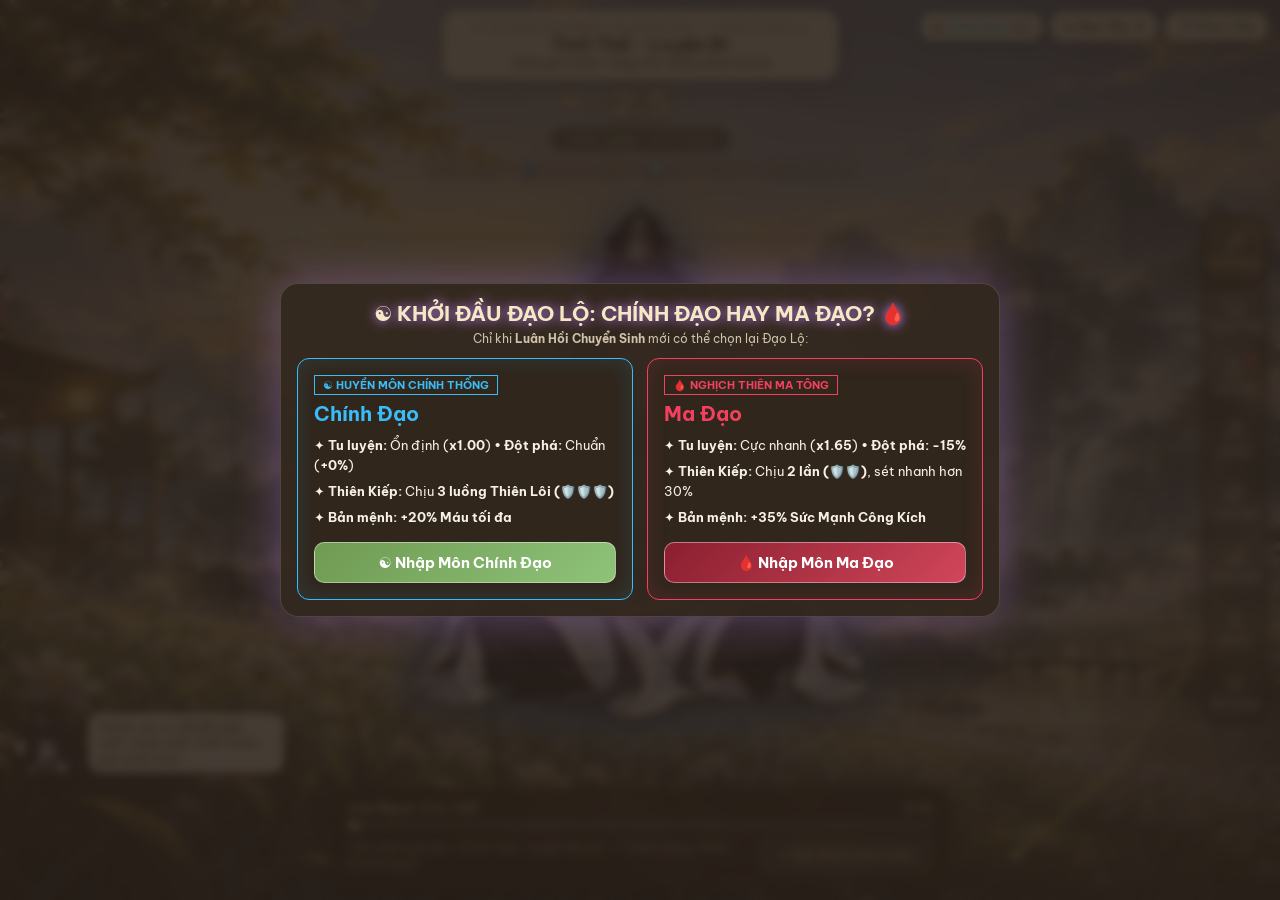
==== commit 81dc338f: "ver2" ====
--- a/index.html
+++ b/index.html
@@ -4,9 +4,9 @@
   <meta charset="UTF-8" />
   <meta name="viewport" content="width=device-width, initial-scale=1.0, maximum-scale=1.0, user-scalable=no" />
   <title>Vạn Cổ Tiên Lộ — Tu Chân Idle</title>
-  <link rel="stylesheet" href="css/theme.css" />
-  <link rel="stylesheet" href="css/hotbar.css" />
-  <link rel="stylesheet" href="css/skin.css" />
+  <link rel="stylesheet" href="css/theme.css?v=coquyen4" />
+  <link rel="stylesheet" href="css/hotbar.css?v=coquyen4" />
+  <link rel="stylesheet" href="css/skin.css?v=coquyen4" />
 </head>
 <body>
   <!-- 1. CẢNH NỀN TIÊN SƠN BÌNH MINH (assets/bg.jpg + lớp sương mù cổ phong) -->
@@ -150,7 +150,7 @@
   <div id="expedition-modal-overlay" class="tribulation-overlay hidden">
     <div class="tribulation-card expedition-modal-card">
       <div class="jade-drawer-header" style="margin:-16px -16px 10px -16px;padding:10px 18px;">
-        <h2 class="jade-drawer-title">🗡️ Bí Cảnh Hồng Hoang</h2>
+        <h2 class="jade-drawer-title">🗡️ Xuất Quan — Bản Đồ Tân Thủ</h2>
         <button id="expedition-modal-close" class="jade-drawer-close" title="Về Động Phủ">✕</button>
       </div>
       <div id="expedition-panel-container"></div>
@@ -357,34 +357,34 @@
   <div id="toast-container" class="toast-container"></div>
 
   <!-- Nạp tuần tự các module JS thuần -->
-  <script src="js/config.js"></script>
-  <script src="js/utils.js"></script>
-  <script src="js/data/realms.js"></script>
-  <script src="js/data/upgrades.js"></script>
-  <script src="js/data/roots.js"></script>
-  <script src="js/data/aptitudes.js"></script>
-  <script src="js/data/fields.js"></script>
-  <script src="js/data/achievements.js"></script>
-  <script src="js/state.js"></script>
-  <script src="js/audio.js"></script>
-  <script src="js/character.js"></script>
-  <script src="js/inventory.js"></script>
-  <script src="js/crafting_minigame.js"></script>
-  <script src="js/fields.js"></script>
-  <script src="js/tribulation.js"></script>
-  <script src="js/cultivate.js"></script>
-  <script src="js/breakthrough.js"></script>
-  <script src="js/upgrades.js"></script>
-  <script src="js/prestige.js"></script>
-  <script src="js/events.js"></script>
-  <script src="js/save.js"></script>
-  <script src="js/effects.js"></script>
-  <script src="js/data/map_tiles.js"></script>
-  <script src="js/expedition.js"></script>
-  <script src="js/hotbar.js"></script>
-  <script src="js/panels.js"></script>
-  <script src="js/profile.js"></script>
-  <script src="js/ui.js"></script>
-  <script src="js/main.js"></script>
+  <script src="js/config.js?v=coquyen4"></script>
+  <script src="js/utils.js?v=coquyen4"></script>
+  <script src="js/data/realms.js?v=coquyen4"></script>
+  <script src="js/data/upgrades.js?v=coquyen4"></script>
+  <script src="js/data/roots.js?v=coquyen4"></script>
+  <script src="js/data/aptitudes.js?v=coquyen4"></script>
+  <script src="js/data/fields.js?v=coquyen4"></script>
+  <script src="js/data/achievements.js?v=coquyen4"></script>
+  <script src="js/state.js?v=coquyen4"></script>
+  <script src="js/audio.js?v=coquyen4"></script>
+  <script src="js/character.js?v=coquyen4"></script>
+  <script src="js/inventory.js?v=coquyen4"></script>
+  <script src="js/crafting_minigame.js?v=coquyen4"></script>
+  <script src="js/fields.js?v=coquyen4"></script>
+  <script src="js/tribulation.js?v=coquyen4"></script>
+  <script src="js/cultivate.js?v=coquyen4"></script>
+  <script src="js/breakthrough.js?v=coquyen4"></script>
+  <script src="js/upgrades.js?v=coquyen4"></script>
+  <script src="js/prestige.js?v=coquyen4"></script>
+  <script src="js/events.js?v=coquyen4"></script>
+  <script src="js/save.js?v=coquyen4"></script>
+  <script src="js/effects.js?v=coquyen4"></script>
+  <script src="js/data/map_tiles.js?v=coquyen4"></script>
+  <script src="js/expedition.js?v=coquyen4"></script>
+  <script src="js/hotbar.js?v=coquyen4"></script>
+  <script src="js/panels.js?v=coquyen4"></script>
+  <script src="js/profile.js?v=coquyen4"></script>
+  <script src="js/ui.js?v=coquyen4"></script>
+  <script src="js/main.js?v=coquyen4"></script>
 </body>
 </html>
--- a/css/skin.css
+++ b/css/skin.css
@@ -229,3 +229,669 @@
   .drawer-backdrop { padding: calc(var(--top-h) + 10px) 68px 10px 8px; }
   .breakthrough-action-row { flex-wrap: wrap; }
 }
+
+/* =========================================================================
+   GIAO DIỆN "BẢN ĐỒ TÂN THỦ" (XUẤT QUAN OFFLINE — BÃI QUÁI CỐ ĐỊNH & BÍ CẢNH NGẪU NHIÊN)
+   ========================================================================= */
+.newbie-status-bar {
+  display: flex;
+  justify-content: space-between;
+  align-items: center;
+  flex-wrap: wrap;
+  gap: 8px;
+  padding: 10px 14px;
+  background: rgba(34, 26, 18, 0.85);
+  border: 1px solid var(--paper-line);
+  border-radius: 12px;
+  margin-bottom: 8px;
+}
+
+.nsb-left, .nsb-right {
+  display: flex;
+  flex-wrap: wrap;
+  align-items: center;
+  gap: 8px;
+}
+
+.nsb-chip {
+  padding: 4px 10px;
+  background: rgba(255, 255, 255, 0.06);
+  border: 1px solid rgba(227, 184, 102, 0.35);
+  border-radius: 8px;
+  font-size: 0.78rem;
+  color: var(--ivory);
+}
+
+.nsb-chip strong {
+  color: var(--bronze-light);
+}
+
+.newbie-coord-strip {
+  display: flex;
+  justify-content: space-between;
+  align-items: center;
+  flex-wrap: wrap;
+  gap: 8px;
+  padding: 7px 12px;
+  background: rgba(24, 18, 12, 0.88);
+  border: 1px solid rgba(227, 184, 102, 0.28);
+  border-radius: 10px;
+  margin-bottom: 8px;
+  font-size: 0.78rem;
+}
+
+.newbie-anomaly-text {
+  color: var(--ivory-muted);
+  font-weight: 500;
+}
+
+.newbie-anomaly-text.anomaly-active {
+  color: #fde047;
+  font-weight: 700;
+  text-shadow: 0 0 10px rgba(253, 224, 71, 0.55);
+  animation: anomalyPulse 1.4s ease-in-out infinite alternate;
+}
+
+@keyframes anomalyPulse {
+  from { opacity: 0.78; }
+  to { opacity: 1; }
+}
+
+.newbie-coord-badge {
+  padding: 3px 10px;
+  background: var(--paper);
+  color: var(--paper-ink);
+  border-radius: 8px;
+  font-weight: 600;
+  font-size: 0.76rem;
+}
+
+/* Khung cuộn bản đồ sơn thủy cổ phong */
+.newbie-map-scroll-wrap {
+  position: relative;
+  width: 100%;
+  height: 430px;
+  overflow: auto;
+  border: 2px solid var(--bronze-gold);
+  border-radius: 14px;
+  background: #14100b;
+  box-shadow: inset 0 0 36px rgba(0, 0, 0, 0.85);
+}
+
+.newbie-map-surface {
+  position: relative;
+  user-select: none;
+  cursor: crosshair;
+}
+
+.newbie-landscape-svg {
+  position: absolute;
+  inset: 0;
+  width: 100%;
+  height: 100%;
+  pointer-events: none;
+}
+
+.map-axis-x {
+  position: absolute;
+  top: 6px;
+  left: 60px;
+  right: 40px;
+  display: flex;
+  justify-content: space-between;
+  font-size: 0.66rem;
+  color: rgba(247, 232, 196, 0.45);
+  pointer-events: none;
+}
+
+.map-axis-y {
+  position: absolute;
+  top: 50px;
+  bottom: 40px;
+  left: 8px;
+  display: flex;
+  flex-direction: column;
+  justify-content: space-between;
+  font-size: 0.66rem;
+  color: rgba(247, 232, 196, 0.45);
+  pointer-events: none;
+}
+
+.newbie-landmark {
+  position: absolute;
+  transform: translate(-50%, -50%);
+  padding: 3px 10px;
+  background: rgba(20, 15, 10, 0.72);
+  border: 1px solid rgba(227, 184, 102, 0.3);
+  border-radius: 999px;
+  color: var(--ivory-muted);
+  font-size: 0.72rem;
+  pointer-events: none;
+  white-space: nowrap;
+}
+
+.newbie-entities-layer {
+  position: absolute;
+  inset: 0;
+  pointer-events: none;
+}
+
+/* Cụm Bãi Quái Cố Định (Fixed Mob Spots) */
+.newbie-mob-spot {
+  position: absolute;
+  transform: translate(-50%, -50%);
+  display: flex;
+  flex-direction: column;
+  align-items: center;
+  cursor: pointer;
+  pointer-events: auto;
+  z-index: 6;
+  transition: transform 0.16s ease;
+}
+
+.newbie-mob-spot:hover {
+  transform: translate(-50%, -50%) scale(1.08);
+  z-index: 10;
+}
+
+.mob-spot-tag {
+  background: rgba(28, 21, 15, 0.94);
+  border: 1px solid var(--bronze-gold);
+  border-radius: 10px;
+  padding: 4px 10px;
+  text-align: center;
+  margin-bottom: 5px;
+  box-shadow: 0 4px 12px rgba(0, 0, 0, 0.75);
+  white-space: nowrap;
+}
+
+.mob-spot-realm {
+  font-size: 0.66rem;
+  color: var(--jade-bright);
+  font-weight: 600;
+}
+
+.mob-spot-name {
+  font-size: 0.82rem;
+  font-weight: 700;
+  color: var(--bronze-light);
+}
+
+.mob-spot-coord {
+  font-size: 0.64rem;
+  color: var(--ivory-muted);
+}
+
+.mob-spot-circle {
+  width: 54px;
+  height: 54px;
+  border-radius: 50%;
+  background: radial-gradient(circle, #3d2c1e 0%, #1c140d 100%);
+  border: 2px solid var(--bronze-gold);
+  display: flex;
+  align-items: center;
+  justify-content: center;
+  box-shadow: 0 6px 16px rgba(0, 0, 0, 0.8);
+}
+
+.mob-emoji {
+  font-size: 1.75rem;
+}
+
+.newbie-mob-spot.mob-respawning {
+  opacity: 0.68;
+}
+
+.newbie-mob-spot.mob-respawning .mob-spot-circle {
+  border-color: #94a3b8;
+  background: rgba(15, 23, 42, 0.9);
+}
+
+.mob-respawn-timer {
+  font-size: 0.74rem;
+  font-weight: 700;
+  color: #fde047;
+}
+
+/* Cụm Bí Cảnh Vô Danh Ngẫu Nhiên */
+.newbie-secret-spot {
+  position: absolute;
+  transform: translate(-50%, -50%);
+  display: flex;
+  flex-direction: column;
+  align-items: center;
+  cursor: pointer;
+  pointer-events: auto;
+  z-index: 9;
+  animation: secretFloat 2s ease-in-out infinite alternate;
+}
+
+@keyframes secretFloat {
+  from { transform: translate(-50%, -50%) translateY(0px); }
+  to { transform: translate(-50%, -50%) translateY(-6px); }
+}
+
+.secret-spot-tag {
+  background: linear-gradient(135deg, #422006, #713f12);
+  border: 1.5px solid #fde047;
+  border-radius: 10px;
+  padding: 4px 10px;
+  text-align: center;
+  margin-bottom: 5px;
+  box-shadow: 0 0 18px rgba(253, 224, 71, 0.55);
+  white-space: nowrap;
+}
+
+.secret-spot-title {
+  font-size: 0.8rem;
+  font-weight: 700;
+  color: #fef08a;
+}
+
+.secret-spot-meta {
+  font-size: 0.66rem;
+  color: #fde047;
+}
+
+.secret-spot-circle {
+  width: 58px;
+  height: 58px;
+  border-radius: 50%;
+  background: radial-gradient(circle, rgba(250, 204, 21, 0.38), rgba(66, 32, 6, 0.95));
+  border: 2px solid #fde047;
+  display: flex;
+  align-items: center;
+  justify-content: center;
+  font-size: 1.85rem;
+  box-shadow: 0 0 24px rgba(250, 204, 21, 0.8);
+}
+
+/* Popup Thông Tin Quái & Chiến Đấu */
+.newbie-inner-modal {
+  position: fixed;
+  inset: 0;
+  z-index: 60;
+  background: rgba(12, 9, 6, 0.72);
+  backdrop-filter: blur(3px);
+  display: flex;
+  align-items: center;
+  justify-content: center;
+  padding: 16px;
+}
+
+.newbie-modal-box {
+  width: 100%;
+  max-width: 480px;
+  background: var(--glass-strong);
+  border: 1.5px solid var(--bronze-gold);
+  border-radius: 16px;
+  padding: 16px;
+  box-shadow: 0 16px 48px rgba(0, 0, 0, 0.85);
+}
+
+.newbie-modal-header {
+  display: flex;
+  justify-content: space-between;
+  align-items: center;
+  padding-bottom: 10px;
+  margin-bottom: 12px;
+  border-bottom: 1px solid var(--glass-line);
+}
+
+.newbie-modal-header h3 {
+  font-size: 1.1rem;
+  color: var(--bronze-light);
+}
+
+.newbie-mob-stats-grid {
+  display: grid;
+  grid-template-columns: 1fr 1fr;
+  gap: 8px;
+  margin-bottom: 12px;
+}
+
+.nms-item {
+  background: rgba(0, 0, 0, 0.28);
+  border: 1px solid var(--glass-line);
+  border-radius: 10px;
+  padding: 8px 10px;
+  display: flex;
+  flex-direction: column;
+  gap: 2px;
+}
+
+.nms-label {
+  font-size: 0.7rem;
+  color: var(--ivory-muted);
+}
+
+.newbie-combat-log {
+  background: rgba(14, 11, 8, 0.88);
+  border: 1px solid rgba(227, 184, 102, 0.28);
+  border-radius: 10px;
+  padding: 10px 12px;
+  max-height: 170px;
+  overflow-y: auto;
+  font-size: 0.78rem;
+  line-height: 1.45;
+  margin-bottom: 12px;
+  display: flex;
+  flex-direction: column;
+  gap: 5px;
+}
+
+.ncl-hint {
+  color: var(--ivory-muted);
+  font-style: italic;
+}
+
+.ncl-line {
+  padding-bottom: 4px;
+  border-bottom: 1px dashed rgba(255, 255, 255, 0.08);
+}
+
+.ncl-line.win-line {
+  color: #fde047;
+}
+
+.ncl-line.loot-line {
+  color: #86efac;
+}
+
+.ncl-line.respawn-line {
+  color: #93c5fd;
+}
+
+.newbie-bag-list {
+  max-height: 280px;
+  overflow-y: auto;
+  display: flex;
+  flex-direction: column;
+  gap: 7px;
+}
+
+.newbie-bag-item {
+  display: flex;
+  align-items: center;
+  gap: 10px;
+  padding: 8px 10px;
+  background: rgba(0, 0, 0, 0.28);
+  border-radius: 10px;
+}
+
+.nbi-icon {
+  font-size: 1.4rem;
+}
+
+.nbi-title {
+  font-size: 0.85rem;
+  font-weight: 600;
+}
+
+.nbi-desc {
+  font-size: 0.72rem;
+  color: var(--ivory-muted);
+}
+
+/* Bản đồ cổ quyển image_33e6ab.jpg, Trượt cảm ứng & Huy chương SVG Quái / Tu Sĩ */
+.newbie-map-scroll-wrap {
+  touch-action: pan-x pan-y;
+  -webkit-overflow-scrolling: touch;
+  cursor: grab;
+}
+
+.newbie-map-scroll-wrap.is-panning {
+  cursor: grabbing;
+}
+
+.newbie-map-bg-img {
+  position: absolute;
+  inset: 0;
+  width: 100%;
+  height: 100%;
+  object-fit: cover;
+  pointer-events: none;
+  user-select: none;
+}
+
+.newbie-coord-grid-overlay {
+  position: absolute;
+  inset: 0;
+  background-image:
+    linear-gradient(to right, rgba(60, 42, 24, 0.14) 1px, transparent 1px),
+    linear-gradient(to bottom, rgba(60, 42, 24, 0.14) 1px, transparent 1px);
+  background-size: 100px 100px;
+  pointer-events: none;
+}
+
+.xianxia-token {
+  position: relative;
+  width: 62px;
+  height: 62px;
+  display: flex;
+  align-items: center;
+  justify-content: center;
+  filter: drop-shadow(0 6px 14px rgba(0, 0, 0, 0.85));
+}
+
+.token-frame-svg {
+  width: 62px;
+  height: 62px;
+  display: block;
+}
+
+.token-cultivator-img {
+  position: absolute;
+  width: 46px;
+  height: 54px;
+  object-fit: contain;
+  top: 2px;
+  pointer-events: none;
+}
+
+.token-type-pill {
+  position: absolute;
+  bottom: -6px;
+  padding: 1px 7px;
+  background: #241911;
+  border: 1px solid var(--token-accent, #e3b866);
+  color: #f7e8c4;
+  font-size: 0.6rem;
+  font-weight: 700;
+  border-radius: 999px;
+  white-space: nowrap;
+}
+
+
+/* =========================================================================
+   NÂNG CẤP PHÓNG TO CỬA SỔ XUẤT QUAN / BÍ CẢNH & THANH CÔNG CỤ TÓM GỌN 1 DÒNG
+   ========================================================================= */
+.expedition-modal-card {
+  width: 96vw !important;
+  max-width: 1440px !important;
+  height: 94vh !important;
+  max-height: 94vh !important;
+  display: flex !important;
+  flex-direction: column !important;
+  padding: 12px 16px !important;
+  overflow: hidden !important;
+}
+
+#expedition-panel-container {
+  flex: 1;
+  display: flex;
+  flex-direction: column;
+  min-height: 0;
+  overflow: hidden;
+}
+
+.newbie-compact-toolbar {
+  position: relative;
+  display: flex;
+  justify-content: space-between;
+  align-items: center;
+  flex-wrap: wrap;
+  gap: 6px;
+  padding: 6px 10px;
+  background: rgba(28, 21, 15, 0.92);
+  border: 1px solid rgba(227, 184, 102, 0.35);
+  border-radius: 10px;
+  margin-bottom: 8px;
+  flex-shrink: 0;
+}
+
+.nct-left, .nct-right {
+  display: flex;
+  align-items: center;
+  flex-wrap: wrap;
+  gap: 6px;
+}
+
+.ncb-mat-group {
+  display: inline-flex;
+  align-items: center;
+  gap: 8px;
+  padding: 3px 10px;
+  background: rgba(255, 255, 255, 0.05);
+  border: 1px solid rgba(227, 184, 102, 0.3);
+  border-radius: 8px;
+  font-size: 0.78rem;
+}
+
+.ncb-mat-item strong {
+  color: var(--bronze-light);
+  margin-left: 2px;
+}
+
+.secret-timer-chip {
+  cursor: pointer;
+  transition: transform 0.14s ease, box-shadow 0.14s ease;
+}
+
+.secret-timer-chip.secret-active-chip {
+  background: linear-gradient(135deg, #422006, #713f12);
+  border-color: #fde047;
+  box-shadow: 0 0 12px rgba(253, 224, 71, 0.5);
+}
+
+.exp-stats-popover {
+  position: absolute;
+  top: calc(100% + 6px);
+  left: 10px;
+  z-index: 40;
+  min-width: 280px;
+  padding: 10px 14px;
+  background: rgba(22, 16, 11, 0.97);
+  border: 1.5px solid var(--bronze-gold);
+  border-radius: 12px;
+  box-shadow: 0 12px 32px rgba(0, 0, 0, 0.85);
+  display: flex;
+  flex-direction: column;
+  gap: 6px;
+  font-size: 0.8rem;
+}
+
+.esp-row {
+  display: flex;
+  justify-content: space-between;
+  gap: 14px;
+  border-bottom: 1px dashed rgba(255, 255, 255, 0.08);
+  padding-bottom: 4px;
+}
+
+.esp-row strong {
+  color: var(--bronze-light);
+}
+
+.newbie-map-scroll-wrap {
+  flex: 1 !important;
+  width: 100% !important;
+  height: auto !important;
+  min-height: 480px !important;
+  position: relative;
+}
+
+.newbie-floating-banner {
+  position: sticky;
+  top: 8px;
+  left: 12px;
+  z-index: 18;
+  width: calc(100% - 24px);
+  margin: 8px auto -36px auto;
+  padding: 5px 14px;
+  background: rgba(20, 15, 10, 0.84);
+  backdrop-filter: blur(4px);
+  border: 1px solid rgba(227, 184, 102, 0.35);
+  border-radius: 999px;
+  font-size: 0.78rem;
+  color: var(--ivory);
+  text-align: center;
+  pointer-events: none;
+  box-shadow: 0 4px 14px rgba(0, 0, 0, 0.65);
+}
+
+.newbie-floating-banner.anomaly-active {
+  border-color: #fde047;
+  color: #fef08a;
+  font-weight: 700;
+  box-shadow: 0 0 18px rgba(253, 224, 71, 0.45);
+}
+
+/* Phóng to cửa sổ mở Bí Cảnh */
+.newbie-modal-box.secret-modal-xl {
+  max-width: 760px !important;
+  width: 95% !important;
+  padding: 20px !important;
+}
+
+.secret-choice-grid {
+  display: grid;
+  grid-template-columns: 1fr 1fr;
+  gap: 14px;
+}
+
+@media (max-width: 720px) {
+  .secret-choice-grid {
+    grid-template-columns: 1fr;
+  }
+  .newbie-modal-box.secret-modal-xl .newbie-mob-stats-grid {
+    grid-template-columns: 1fr 1fr !important;
+  }
+}
+
+.secret-choice-card {
+  background: rgba(0, 0, 0, 0.34);
+  border: 1px solid rgba(227, 184, 102, 0.35);
+  border-radius: 14px;
+  padding: 14px;
+  display: flex;
+  flex-direction: column;
+  gap: 10px;
+}
+
+.secret-choice-card.boss-card {
+  border-color: rgba(244, 63, 94, 0.45);
+  background: rgba(45, 12, 18, 0.38);
+}
+
+.scc-title {
+  font-size: 0.96rem;
+  font-weight: 700;
+  color: #86efac;
+}
+
+.scc-desc {
+  font-size: 0.8rem;
+  line-height: 1.45;
+  color: var(--ivory-muted);
+}
+
+.scc-rewards {
+  display: flex;
+  flex-direction: column;
+  gap: 4px;
+  font-size: 0.78rem;
+  padding: 8px 10px;
+  background: rgba(0, 0, 0, 0.28);
+  border-radius: 8px;
+}
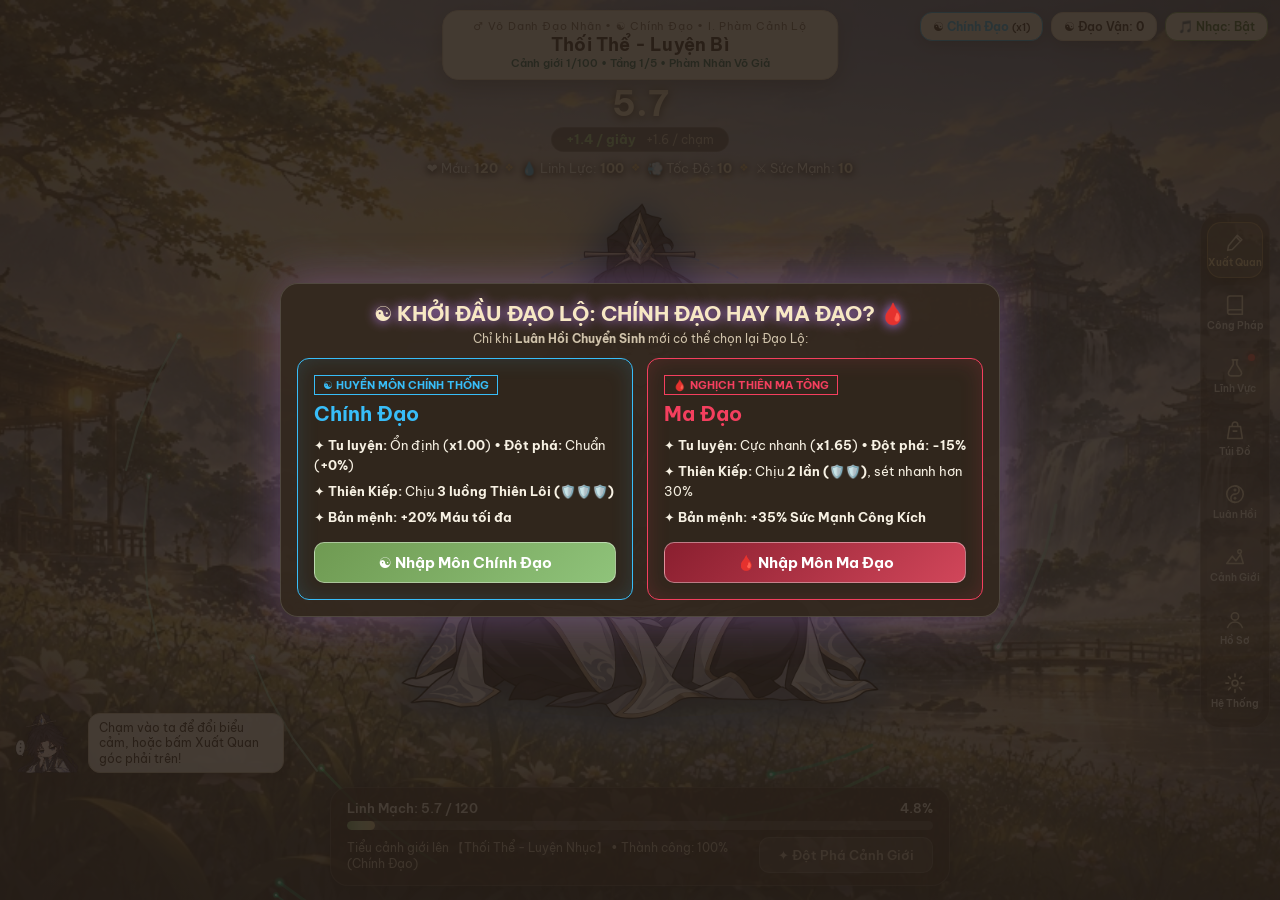
==== commit eaa7d909: "ver5" ====
--- a/index.html
+++ b/index.html
@@ -4,9 +4,9 @@
   <meta charset="UTF-8" />
   <meta name="viewport" content="width=device-width, initial-scale=1.0, maximum-scale=1.0, user-scalable=no" />
   <title>Vạn Cổ Tiên Lộ — Tu Chân Idle</title>
-  <link rel="stylesheet" href="css/theme.css?v=coquyen4" />
-  <link rel="stylesheet" href="css/hotbar.css?v=coquyen4" />
-  <link rel="stylesheet" href="css/skin.css?v=coquyen4" />
+  <link rel="stylesheet" href="css/theme.css?v=coquyen6" />
+  <link rel="stylesheet" href="css/hotbar.css?v=coquyen6" />
+  <link rel="stylesheet" href="css/skin.css?v=coquyen6" />
 </head>
 <body>
   <!-- 1. CẢNH NỀN TIÊN SƠN BÌNH MINH (assets/bg.jpg + lớp sương mù cổ phong) -->
@@ -357,34 +357,34 @@
   <div id="toast-container" class="toast-container"></div>
 
   <!-- Nạp tuần tự các module JS thuần -->
-  <script src="js/config.js?v=coquyen4"></script>
-  <script src="js/utils.js?v=coquyen4"></script>
-  <script src="js/data/realms.js?v=coquyen4"></script>
-  <script src="js/data/upgrades.js?v=coquyen4"></script>
-  <script src="js/data/roots.js?v=coquyen4"></script>
-  <script src="js/data/aptitudes.js?v=coquyen4"></script>
-  <script src="js/data/fields.js?v=coquyen4"></script>
-  <script src="js/data/achievements.js?v=coquyen4"></script>
-  <script src="js/state.js?v=coquyen4"></script>
-  <script src="js/audio.js?v=coquyen4"></script>
-  <script src="js/character.js?v=coquyen4"></script>
-  <script src="js/inventory.js?v=coquyen4"></script>
-  <script src="js/crafting_minigame.js?v=coquyen4"></script>
-  <script src="js/fields.js?v=coquyen4"></script>
-  <script src="js/tribulation.js?v=coquyen4"></script>
-  <script src="js/cultivate.js?v=coquyen4"></script>
-  <script src="js/breakthrough.js?v=coquyen4"></script>
-  <script src="js/upgrades.js?v=coquyen4"></script>
-  <script src="js/prestige.js?v=coquyen4"></script>
-  <script src="js/events.js?v=coquyen4"></script>
-  <script src="js/save.js?v=coquyen4"></script>
-  <script src="js/effects.js?v=coquyen4"></script>
-  <script src="js/data/map_tiles.js?v=coquyen4"></script>
-  <script src="js/expedition.js?v=coquyen4"></script>
-  <script src="js/hotbar.js?v=coquyen4"></script>
-  <script src="js/panels.js?v=coquyen4"></script>
-  <script src="js/profile.js?v=coquyen4"></script>
-  <script src="js/ui.js?v=coquyen4"></script>
-  <script src="js/main.js?v=coquyen4"></script>
+  <script src="js/config.js?v=coquyen6"></script>
+  <script src="js/utils.js?v=coquyen6"></script>
+  <script src="js/data/realms.js?v=coquyen6"></script>
+  <script src="js/data/upgrades.js?v=coquyen6"></script>
+  <script src="js/data/roots.js?v=coquyen6"></script>
+  <script src="js/data/aptitudes.js?v=coquyen6"></script>
+  <script src="js/data/fields.js?v=coquyen6"></script>
+  <script src="js/data/achievements.js?v=coquyen6"></script>
+  <script src="js/state.js?v=coquyen6"></script>
+  <script src="js/audio.js?v=coquyen6"></script>
+  <script src="js/character.js?v=coquyen6"></script>
+  <script src="js/inventory.js?v=coquyen6"></script>
+  <script src="js/crafting_minigame.js?v=coquyen6"></script>
+  <script src="js/fields.js?v=coquyen6"></script>
+  <script src="js/tribulation.js?v=coquyen6"></script>
+  <script src="js/cultivate.js?v=coquyen6"></script>
+  <script src="js/breakthrough.js?v=coquyen6"></script>
+  <script src="js/upgrades.js?v=coquyen6"></script>
+  <script src="js/prestige.js?v=coquyen6"></script>
+  <script src="js/events.js?v=coquyen6"></script>
+  <script src="js/save.js?v=coquyen6"></script>
+  <script src="js/effects.js?v=coquyen6"></script>
+  <script src="js/data/map_tiles.js?v=coquyen6"></script>
+  <script src="js/expedition.js?v=coquyen6"></script>
+  <script src="js/hotbar.js?v=coquyen6"></script>
+  <script src="js/panels.js?v=coquyen6"></script>
+  <script src="js/profile.js?v=coquyen6"></script>
+  <script src="js/ui.js?v=coquyen6"></script>
+  <script src="js/main.js?v=coquyen6"></script>
 </body>
 </html>
--- a/css/theme.css
+++ b/css/theme.css
@@ -69,7 +69,7 @@
   width: 150%;
   height: 220px;
   background: radial-gradient(ellipse at 50% 50%, rgba(255, 248, 225, 0.10) 0%, rgba(70, 54, 40, 0.04) 55%, transparent 75%);
-  filter: blur(18px);
+  opacity: 0.55;
   pointer-events: none;
 }
 
@@ -300,7 +300,7 @@
   border-radius: 50%;
   background: radial-gradient(circle, var(--aura-primary) 0%, var(--aura-secondary) 42%, transparent 72%);
   opacity: 0.30;
-  filter: blur(16px);
+  opacity: 0.52;
   animation: haloHeartbeat 3.4s ease-in-out infinite;
 }
 
@@ -322,7 +322,7 @@
   animation: rotateRuneReverse 24s linear infinite;
 }
 
-.cultivator-stage.boosting .halo-glow-core { opacity: 0.62; filter: blur(22px); }
+.cultivator-stage.boosting .halo-glow-core { opacity: 0.62; opacity: 0.72; }
 .cultivator-stage.boosting .halo-rune-svg { opacity: 0.88; animation-duration: 12s; }
 .cultivator-stage.boosting .halo-rune-inner-svg { opacity: 0.94; animation-duration: 8s; }
 
@@ -416,7 +416,7 @@
   inset: 0;
   z-index: 45;
   background: rgba(39, 30, 23, 0.86);
-  backdrop-filter: blur(5px);
+  /* tối ưu hiệu năng: đã tắt backdrop-filter blur */
   display: flex;
   align-items: center;
   justify-content: center;
--- a/css/skin.css
+++ b/css/skin.css
@@ -105,7 +105,7 @@
   display: flex; flex-direction: column; gap: 7px;
   padding: 8px 6px;
   background: rgba(52, 41, 31, 0.5);
-  backdrop-filter: blur(6px);
+  /* tối ưu hiệu năng: đã tắt backdrop-filter blur */
   border: 1px solid var(--glass-line);
   border-radius: 20px;
 }
@@ -146,7 +146,7 @@
 .breakthrough-jade-bar {
   max-width: 620px; width: 100%; min-width: 300px; margin-bottom: 0;
   background: rgba(48, 38, 28, 0.76);
-  backdrop-filter: blur(8px);
+  /* tối ưu hiệu năng: đã tắt backdrop-filter blur */
   border: 1px solid var(--glass-line);
   border-radius: 18px;
   padding: 12px 16px;
@@ -180,7 +180,7 @@
   align-items: center; justify-content: center;
   padding: calc(var(--top-h) + 14px) 96px 16px 16px;
   background: rgba(20, 14, 8, 0.38);
-  backdrop-filter: blur(2px);
+  /* tối ưu hiệu năng: đã tắt backdrop-filter blur */
 }
 .jade-drawer {
   width: 100%; max-width: 860px; max-height: 100%;
@@ -512,7 +512,7 @@
   inset: 0;
   z-index: 60;
   background: rgba(12, 9, 6, 0.72);
-  backdrop-filter: blur(3px);
+  /* tối ưu hiệu năng: đã tắt backdrop-filter blur */
   display: flex;
   align-items: center;
   justify-content: center;
@@ -820,7 +820,7 @@
   margin: 8px auto -36px auto;
   padding: 5px 14px;
   background: rgba(20, 15, 10, 0.84);
-  backdrop-filter: blur(4px);
+  /* tối ưu hiệu năng: đã tắt backdrop-filter blur */
   border: 1px solid rgba(227, 184, 102, 0.35);
   border-radius: 999px;
   font-size: 0.78rem;
@@ -895,3 +895,262 @@
   background: rgba(0, 0, 0, 0.28);
   border-radius: 8px;
 }
+
+
+/* =========================================================================
+   GIAO DIỆN ĐẤU TRƯỜNG GIAO CHIẾN 1v1 (POKEMON-STYLE) & BÍ CẢNH 3 TẦNG
+   ========================================================================= */
+.exp-combat-overlay {
+  position: absolute;
+  inset: 0;
+  z-index: 55;
+  background: #0d1512;
+  border-radius: 12px;
+  display: flex;
+  flex-direction: column;
+  overflow: hidden;
+}
+.pk-arena-shell {
+  padding: 16px;
+  border-radius: 12px;
+}
+
+.pk-arena-shell {
+  flex: 1;
+  display: flex;
+  flex-direction: column;
+  justify-content: space-between;
+  gap: 12px;
+}
+
+.pk-top-row {
+  display: flex;
+  justify-content: center;
+  align-items: center;
+  position: relative;
+}
+
+.pk-turn-badge {
+  padding: 5px 24px;
+  background: linear-gradient(135deg, #2b2116, #18120c);
+  border: 1.5px solid #e3b866;
+  border-radius: 999px;
+  font-weight: 800;
+  letter-spacing: 1px;
+  color: #fde047;
+  font-size: 0.92rem;
+}
+
+#btn-pk-auto {
+  position: absolute;
+  right: 0;
+}
+
+.pk-stage {
+  flex: 1;
+  display: flex;
+  justify-content: space-around;
+  align-items: center;
+  gap: 20px;
+  padding: 10px 24px;
+}
+
+.pk-side {
+  display: flex;
+  flex-direction: column;
+  align-items: center;
+  gap: 12px;
+  transition: transform 0.22s ease;
+}
+
+.pk-dash-right {
+  transform: translateX(48px);
+}
+
+.pk-shake {
+  animation: pkHitShake 0.26s ease;
+}
+
+@keyframes pkHitShake {
+  0%, 100% { transform: translateX(0); }
+  25% { transform: translateX(-10px); }
+  75% { transform: translateX(10px); }
+}
+
+.pk-stat-card {
+  min-width: 245px;
+  background: rgba(15, 22, 24, 0.92);
+  border: 1.5px solid rgba(227, 184, 102, 0.65);
+  border-radius: 12px;
+  padding: 8px 12px;
+}
+
+.pk-card-head {
+  display: flex;
+  justify-content: space-between;
+  align-items: center;
+  gap: 8px;
+  margin-bottom: 6px;
+  font-size: 0.85rem;
+}
+
+.pk-bar-track {
+  width: 100%;
+  height: 9px;
+  background: rgba(255, 255, 255, 0.14);
+  border-radius: 999px;
+  overflow: hidden;
+  margin-bottom: 3px;
+}
+
+.pk-bar-track.mp-track {
+  height: 7px;
+  margin-top: 4px;
+}
+
+.pk-bar-fill {
+  height: 100%;
+  transition: width 0.25s ease;
+}
+
+.pk-bar-fill.hp-fill { background: linear-gradient(90deg, #16a34a, #4ade80); }
+.pk-bar-fill.mp-fill { background: linear-gradient(90deg, #0284c7, #38bdf8); }
+.pk-bar-fill.enemy-hp-fill { background: linear-gradient(90deg, #dc2626, #fb7185); }
+
+.pk-bar-num {
+  font-size: 0.72rem;
+  text-align: right;
+  color: #e2e8f0;
+}
+
+.pk-platform-wrap {
+  position: relative;
+  display: flex;
+  flex-direction: column;
+  align-items: center;
+}
+
+.pk-player-sprite {
+  width: 104px;
+  height: 118px;
+  object-fit: contain;
+  z-index: 2;
+  margin-bottom: -16px;
+}
+
+.pk-enemy-sprite-box {
+  z-index: 2;
+  margin-bottom: -10px;
+}
+
+.pk-big-token {
+  transform: scale(1.65);
+  margin: 18px;
+}
+
+.pk-platform {
+  width: 170px;
+  height: 36px;
+  border-radius: 50%;
+  background: radial-gradient(ellipse at center, #2e6b4f 0%, #143628 70%, #0b1f17 100%);
+  border: 2px solid rgba(227, 184, 102, 0.6);
+}
+
+.pk-platform.enemy-platform {
+  background: radial-gradient(ellipse at center, #5c2a2a 0%, #2c1212 70%, #160909 100%);
+}
+
+.pk-bottom-bar {
+  display: grid;
+  grid-template-columns: 1.15fr 1fr;
+  gap: 12px;
+  background: rgba(16, 13, 10, 0.94);
+  border: 1.5px solid rgba(227, 184, 102, 0.55);
+  border-radius: 12px;
+  padding: 12px;
+}
+
+.pk-dialogue-box {
+  display: flex;
+  align-items: center;
+  padding: 8px 12px;
+  background: rgba(255, 255, 255, 0.04);
+  border-radius: 8px;
+  font-size: 0.9rem;
+  line-height: 1.45;
+  color: #f7f1e3;
+}
+
+.pk-actions-grid {
+  display: grid;
+  grid-template-columns: 1fr 1fr;
+  gap: 8px;
+}
+
+.pk-action-btn {
+  display: flex;
+  flex-direction: column;
+  align-items: center;
+  justify-content: center;
+  gap: 2px;
+  padding: 10px 8px;
+  background: linear-gradient(180deg, #2c2319 0%, #1d1610 100%);
+  border: 1px solid #d4af37;
+  border-radius: 10px;
+  color: #f7e8c4;
+  cursor: pointer;
+  transition: filter 0.14s ease, transform 0.12s ease;
+}
+
+.pk-action-btn:hover:not(:disabled) { filter: brightness(1.18); transform: translateY(-1px); }
+.pk-action-btn:disabled { opacity: 0.45; cursor: not-allowed; }
+.pk-action-btn small { font-size: 0.7rem; color: #7dd3fc; }
+.pk-action-btn.flee-btn { border-color: #f43f5e; }
+.pk-action-btn.flee-btn small { color: #fda4af; }
+
+/* Bí Cảnh 3 Tầng Stepper & Loot Pouch */
+.secret-stage-stepper {
+  display: flex;
+  align-items: center;
+  justify-content: center;
+  gap: 10px;
+  margin-bottom: 12px;
+  font-size: 0.82rem;
+}
+
+.step-pill {
+  padding: 4px 12px;
+  border-radius: 999px;
+  background: rgba(255, 255, 255, 0.06);
+  border: 1px solid rgba(255, 255, 255, 0.18);
+  color: var(--ivory-muted);
+}
+
+.step-pill.done {
+  background: rgba(227, 184, 102, 0.22);
+  border-color: #e3b866;
+  color: #fef08a;
+  font-weight: 700;
+}
+
+.secret-loot-pouch {
+  margin-top: 12px;
+  padding: 8px 12px;
+  background: rgba(0, 0, 0, 0.35);
+  border: 1px solid rgba(227, 184, 102, 0.35);
+  border-radius: 10px;
+  font-size: 0.8rem;
+  color: #86efac;
+  display: flex;
+  flex-wrap: wrap;
+  gap: 8px;
+}
+
+.dragon-boss-spot {
+  z-index: 12 !important;
+}
+
+@media (max-width: 720px) {
+  .pk-stage { flex-direction: column; padding: 6px; }
+  .pk-bottom-bar { grid-template-columns: 1fr; }
+}
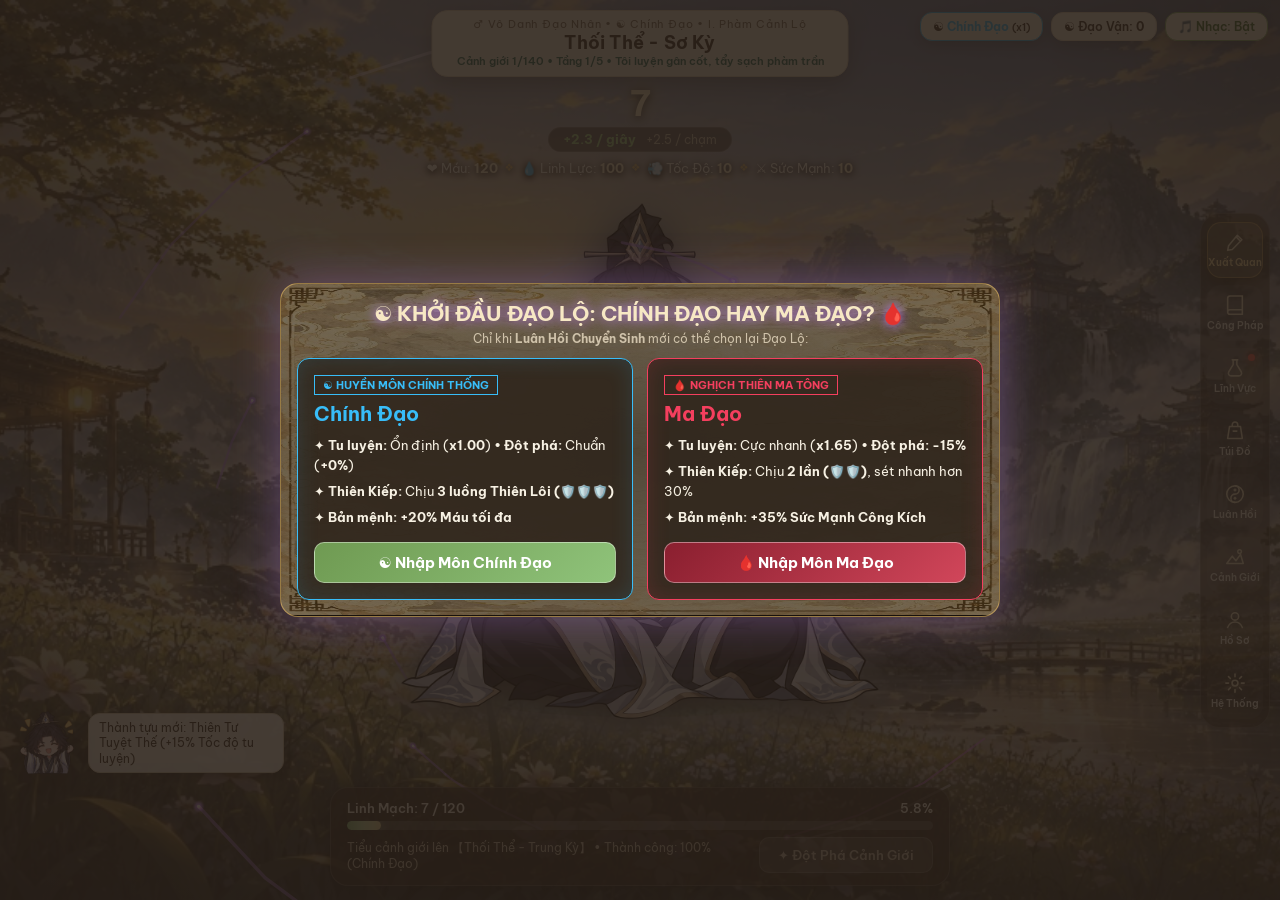
==== commit 61fa3b41: "ver17" ====
--- a/index.html
+++ b/index.html
@@ -4,11 +4,12 @@
   <meta charset="UTF-8" />
   <meta name="viewport" content="width=device-width, initial-scale=1.0, maximum-scale=1.0, user-scalable=no" />
   <title>Vạn Cổ Tiên Lộ — Tu Chân Idle</title>
-  <link rel="stylesheet" href="css/theme.css?v=coquyen6" />
-  <link rel="stylesheet" href="css/hotbar.css?v=coquyen6" />
-  <link rel="stylesheet" href="css/skin.css?v=coquyen6" />
+  <link rel="stylesheet" href="css/theme.css?v=coquyen17" />
+  <link rel="stylesheet" href="css/hotbar.css?v=coquyen17" />
+  <link rel="stylesheet" href="css/skin.css?v=coquyen17" />
 </head>
 <body>
+  <div id="active-timed-buffs-hud" class="timed-buffs-hud"></div>
   <!-- 1. CẢNH NỀN TIÊN SƠN BÌNH MINH (assets/bg.jpg + lớp sương mù cổ phong) -->
   <div class="immortal-world-bg">
     <div class="bg-vignette-overlay"></div>
@@ -154,6 +155,68 @@
         <button id="expedition-modal-close" class="jade-drawer-close" title="Về Động Phủ">✕</button>
       </div>
       <div id="expedition-panel-container"></div>
+    </div>
+  </div>
+
+  <!-- 9D. CỬA SỔ THƯƠNG THÀNH (4 TẦNG, 5 TIỆM, THU MUA & ĐƠN HÀNG) -->
+  <div id="shop-modal-overlay" class="tribulation-overlay hidden">
+    <div class="tribulation-card expedition-modal-card shop-modal-card">
+      <div class="jade-drawer-header" style="margin:-12px -16px 10px -16px;padding:10px 18px;">
+        <h2 class="jade-drawer-title">🏮 Thương Thành — Vạn Bảo Tiên Các</h2>
+        <button id="shop-modal-close" class="jade-drawer-close" title="Rời Thương Thành">✕</button>
+      </div>
+      <div id="shop-panel-container"></div>
+    </div>
+  </div>
+
+
+  <!-- 9B. CỬA SỔ LÒ RÈN PHÁP BẢO (KHỐNG HỎA F/G/H) -->
+  <div id="forge-modal-overlay" class="tribulation-overlay hidden">
+    <div class="tribulation-card expedition-modal-card">
+      <div class="jade-drawer-header" style="margin:-12px -16px 10px -16px;padding:10px 18px;">
+        <h2 class="jade-drawer-title">🔥 Lò Rèn Pháp Bảo — Đoán Tạo & Khống Hỏa</h2>
+        <button id="forge-modal-close" class="jade-drawer-close" title="Đóng Lò Rèn">✕</button>
+      </div>
+      <div id="forge-ui-body" class="forge-ui-body"></div>
+      <div id="forge-abandon-confirm" class="newbie-inner-modal hidden"></div>
+    </div>
+  </div>
+
+  <!-- 9C. CỬA SỔ ĐAN LÔ LUYỆN ĐAN (HÒA DƯỢC F/G/H/J & NGƯNG ĐAN SPACE) -->
+  <div id="alchemy-modal-overlay" class="tribulation-overlay hidden">
+    <div class="tribulation-card expedition-modal-card">
+      <div class="jade-drawer-header" style="margin:-12px -16px 10px -16px;padding:10px 18px;">
+        <h2 class="jade-drawer-title">⚗️ Đan Lô — Hòa Dược & Ngưng Đan</h2>
+        <button id="alchemy-modal-close" class="jade-drawer-close" title="Đóng Đan Lô">✕</button>
+      </div>
+      <div id="alchemy-ui-body" class="forge-ui-body"></div>
+      <div id="alchemy-abandon-confirm" class="newbie-inner-modal hidden"></div>
+    </div>
+  </div>
+
+  <!-- 9D. CỬA SỔ PHÙ ÁN LUYỆN PHÙ (HỌA PHÙ CANVAS) -->
+  <div id="talisman-modal-overlay" class="tribulation-overlay hidden">
+    <div class="tribulation-card expedition-modal-card">
+      <div class="jade-drawer-header" style="margin:-12px -16px 10px -16px;padding:10px 18px;">
+        <h2 class="jade-drawer-title">📜 Phù Án — Họa Phù Truyền Linh</h2>
+        <button id="talisman-modal-close" class="jade-drawer-close" title="Đóng Phù Án">✕</button>
+      </div>
+      <div id="talisman-ui-body" class="forge-ui-body"></div>
+      <div id="talisman-abandon-confirm" class="newbie-inner-modal hidden"></div>
+    </div>
+  </div>
+
+  <!-- 9E. ĐẤU TRƯỜNG CHIẾN ĐẤU V2 (POKÉMON TURN-BASED) -->
+  <div id="combat-v2-overlay" class="exp-combat-overlay hidden" style="position:fixed;inset:2vh 2vw;z-index:80;border:2px solid #d4af37;box-shadow:0 0 60px rgba(0,0,0,0.95);"></div>
+
+  <!-- 9F. MODAL 4 Ô CHIẾN KỸ -->
+  <div id="loadout-modal-overlay" class="tribulation-overlay hidden" style="z-index:85;">
+    <div class="tribulation-card expedition-modal-card" style="max-width:860px !important;height:86vh !important;">
+      <div class="jade-drawer-header" style="margin:-12px -16px 10px -16px;padding:10px 18px;">
+        <h2 class="jade-drawer-title">⚔️ Chiến Kỹ — Trang Bị 4 Công Pháp Chiến Đấu</h2>
+        <button id="loadout-modal-close" class="jade-drawer-close">✕</button>
+      </div>
+      <div id="loadout-modal-body" class="forge-ui-body"></div>
     </div>
   </div>
 
@@ -267,10 +330,25 @@
 
   <!-- MENU BÊN PHẢI -->
   <aside class="side-menu">
-    <button id="btn-quick-expedition" class="side-extra expedition-quick-btn" title="Mở Bản Đồ Bí Cảnh Hồng Hoang">
-      <svg class="slot-svg-icon" viewBox="0 0 24 24"><path d="M14.5 4.5l5 5L9 20l-5 1 1-5L14.5 4.5zM13 6l5 5" fill="none" stroke="currentColor" stroke-width="1.7" stroke-linejoin="round"/></svg>
-      <span class="slot-label">Xuất Quan</span>
-    </button>
+    <div class="xuat-quan-wrap">
+      <button id="btn-quick-expedition" class="side-extra expedition-quick-btn" title="Xuất Quan: Ra Thế Giới hoặc Thương Thành">
+        <svg class="slot-svg-icon" viewBox="0 0 24 24"><path d="M14.5 4.5l5 5L9 20l-5 1 1-5L14.5 4.5zM13 6l5 5" fill="none" stroke="currentColor" stroke-width="1.7" stroke-linejoin="round"/></svg>
+        <span class="slot-label">Xuất Quan</span>
+      </button>
+      <div id="xuat-quan-flyout" class="xuat-quan-flyout hidden">
+        <button id="btn-xq-world" class="xq-choice-card xq-world-card" title="Khám phá Bản Đồ Thế Giới & Bí Cảnh">
+          <span class="xq-card-label">🗺️ Ra Thế Giới</span>
+        </button>
+        <button id="btn-xq-market" class="xq-choice-card xq-market-card" title="Mở Thương Thành giao dịch Linh Thạch">
+          <span id="dot-shop" class="hotbar-dot"></span>
+          <span class="xq-card-label">🏮 Thương Thành</span>
+        </button>
+        <button id="btn-xq-sect" class="xq-choice-card xq-sect-card" title="Tông Môn (Sắp ra mắt)">
+          <span class="xq-soon-tag">Sắp mở</span>
+          <span class="xq-card-label">🏯 Tông Môn</span>
+        </button>
+      </div>
+    </div>
       <nav id="hotbar-submenu-wrap" class="ancient-hotbar" aria-label="Các mục phụ">
         <button class="hotbar-slot" data-panel="upgrades">
           <span class="slot-hotkey">1</span>
@@ -357,34 +435,71 @@
   <div id="toast-container" class="toast-container"></div>
 
   <!-- Nạp tuần tự các module JS thuần -->
-  <script src="js/config.js?v=coquyen6"></script>
-  <script src="js/utils.js?v=coquyen6"></script>
-  <script src="js/data/realms.js?v=coquyen6"></script>
-  <script src="js/data/upgrades.js?v=coquyen6"></script>
-  <script src="js/data/roots.js?v=coquyen6"></script>
-  <script src="js/data/aptitudes.js?v=coquyen6"></script>
-  <script src="js/data/fields.js?v=coquyen6"></script>
-  <script src="js/data/achievements.js?v=coquyen6"></script>
-  <script src="js/state.js?v=coquyen6"></script>
-  <script src="js/audio.js?v=coquyen6"></script>
-  <script src="js/character.js?v=coquyen6"></script>
-  <script src="js/inventory.js?v=coquyen6"></script>
-  <script src="js/crafting_minigame.js?v=coquyen6"></script>
-  <script src="js/fields.js?v=coquyen6"></script>
-  <script src="js/tribulation.js?v=coquyen6"></script>
-  <script src="js/cultivate.js?v=coquyen6"></script>
-  <script src="js/breakthrough.js?v=coquyen6"></script>
-  <script src="js/upgrades.js?v=coquyen6"></script>
-  <script src="js/prestige.js?v=coquyen6"></script>
-  <script src="js/events.js?v=coquyen6"></script>
-  <script src="js/save.js?v=coquyen6"></script>
-  <script src="js/effects.js?v=coquyen6"></script>
-  <script src="js/data/map_tiles.js?v=coquyen6"></script>
-  <script src="js/expedition.js?v=coquyen6"></script>
-  <script src="js/hotbar.js?v=coquyen6"></script>
-  <script src="js/panels.js?v=coquyen6"></script>
-  <script src="js/profile.js?v=coquyen6"></script>
-  <script src="js/ui.js?v=coquyen6"></script>
-  <script src="js/main.js?v=coquyen6"></script>
+  <script src="js/config.js?v=coquyen17"></script>
+  <script src="js/utils.js?v=coquyen17"></script>
+  <script src="js/data/realms.js?v=coquyen17"></script>
+  <script src="js/data/upgrades.js?v=coquyen17"></script>
+  <script src="js/data/roots.js?v=coquyen17"></script>
+  <script src="js/data/aptitudes.js?v=coquyen17"></script>
+  <script src="js/data/fields.js?v=coquyen17"></script>
+  <script src="js/data/achievements.js?v=coquyen17"></script>
+  <script src="js/state.js?v=coquyen17"></script>
+  <script src="js/audio.js?v=coquyen17"></script>
+  <script src="js/character.js?v=coquyen17"></script>
+  <script src="js/inventory.js?v=coquyen17"></script>
+  <script src="js/crafting_minigame.js?v=coquyen17"></script>
+  <script src="js/fields.js?v=coquyen17"></script>
+  <script src="js/tribulation.js?v=coquyen17"></script>
+  <script src="js/cultivate.js?v=coquyen17"></script>
+  <script src="js/breakthrough.js?v=coquyen17"></script>
+  <script src="js/upgrades.js?v=coquyen17"></script>
+  <script src="js/prestige.js?v=coquyen17"></script>
+  <script src="js/events.js?v=coquyen17"></script>
+  <script src="js/save.js?v=coquyen17"></script>
+  <script src="js/effects.js?v=coquyen17"></script>
+  <script src="js/data/map_tiles.js?v=coquyen17"></script>
+  <script src="js/expedition.js?v=coquyen17"></script>
+  <script src="js/hotbar.js?v=coquyen17"></script>
+  <script src="js/panels.js?v=coquyen17"></script>
+  <script src="js/profile.js?v=coquyen17"></script>
+  <script src="js/ui.js?v=coquyen17"></script>
+    <script src="js/data/forgeMaterials.js?v=coquyen17"></script>
+  <script src="js/data/affixes.js?v=coquyen17"></script>
+  <script src="js/data/artifacts.js?v=coquyen17"></script>
+  <script src="js/artifactArt.js?v=coquyen17"></script>
+  <script src="js/inputGuard.js?v=coquyen17"></script>
+  <script src="js/forge.js?v=coquyen17"></script>
+  <script src="js/craftUI.js?v=coquyen17"></script>
+    <script src="js/data/alchemyMaterials.js?v=coquyen17"></script>
+  <script src="js/data/pills.js?v=coquyen17"></script>
+  <script src="js/pillArt.js?v=coquyen17"></script>
+  <script src="js/alchemy.js?v=coquyen17"></script>
+  <script src="js/alchemyUI.js?v=coquyen17"></script>
+  <script src="js/data/talismanMaterials.js?v=coquyen17"></script>
+  <script src="js/data/talismans.js?v=coquyen17"></script>
+  <script src="js/talismanArt.js?v=coquyen17"></script>
+  <script src="js/talisman.js?v=coquyen17"></script>
+  <script src="js/talismanUI.js?v=coquyen17"></script>
+    <script src="js/data/statusEffects.js?v=coquyen17"></script>
+  <script src="js/data/techniques.js?v=coquyen17"></script>
+  <script src="js/data/planes.js?v=coquyen17"></script>
+  <script src="js/data/monsters.js?v=coquyen17"></script>
+  <script src="js/status.js?v=coquyen17"></script>
+  <script src="js/techniques.js?v=coquyen17"></script>
+  <script src="js/loadout.js?v=coquyen17"></script>
+  <script src="js/planes.js?v=coquyen17"></script>
+  <script src="js/combatAI.js?v=coquyen17"></script>
+  <script src="js/combat.js?v=coquyen17"></script>
+  <script src="js/combatUI.js?v=coquyen17"></script>
+  <script src="js/loadoutUI.js?v=coquyen17"></script>
+    <script src="js/data/shopFloors.js?v=coquyen17"></script>
+  <script src="js/data/merchants.js?v=coquyen17"></script>
+  <script src="js/data/shopItems.js?v=coquyen17"></script>
+  <script src="js/data/shops.js?v=coquyen17"></script>
+  <script src="js/data/orders.js?v=coquyen17"></script>
+  <script src="js/shopRotation.js?v=coquyen17"></script>
+  <script src="js/shop.js?v=coquyen17"></script>
+  <script src="js/shopUI.js?v=coquyen17"></script>
+  <script src="js/main.js?v=coquyen17"></script>
 </body>
 </html>
--- a/css/skin.css
+++ b/css/skin.css
@@ -1154,3 +1154,1024 @@
   .pk-stage { flex-direction: column; padding: 6px; }
   .pk-bottom-bar { grid-template-columns: 1fr; }
 }
+
+
+/* =========================================================================
+   BẢO VỆ THAO TÁC (INPUT GUARD) & GIAO DIỆN LÒ RÈN KHỐNG HỎA 3 CỘT
+   ========================================================================= */
+html, body {
+  overscroll-behavior: none;
+  touch-action: manipulation;
+  -webkit-touch-callout: none;
+  -webkit-tap-highlight-color: transparent;
+}
+
+body.guard-no-select {
+  user-select: none;
+  -webkit-user-select: none;
+}
+
+body.guard-no-select input,
+body.guard-no-select textarea {
+  user-select: text;
+  -webkit-user-select: text;
+}
+
+img {
+  -webkit-user-drag: none;
+}
+
+.forge-ui-body {
+  flex: 1;
+  display: flex;
+  flex-direction: column;
+  min-height: 0;
+  overflow-y: auto;
+  position: relative;
+}
+
+.forge-top-actions {
+  display: flex;
+  align-items: center;
+  flex-wrap: wrap;
+  gap: 8px;
+  margin-bottom: 10px;
+}
+
+.forge-3col-grid {
+  display: grid;
+  grid-template-columns: 1.05fr 1.15fr 1.1fr;
+  gap: 12px;
+  flex: 1;
+}
+
+@media (max-width: 960px) {
+  .forge-3col-grid { grid-template-columns: 1fr; }
+}
+
+.forge-col-left, .forge-col-center, .forge-col-right {
+  background: rgba(24, 18, 12, 0.84);
+  border: 1px solid rgba(227, 184, 102, 0.3);
+  border-radius: 12px;
+  padding: 12px;
+  display: flex;
+  flex-direction: column;
+}
+
+.fp-section-label {
+  font-size: 0.78rem;
+  font-weight: 700;
+  color: var(--bronze-light);
+  margin-bottom: 8px;
+}
+
+.forge-slots-stack {
+  display: flex;
+  flex-direction: column;
+  gap: 8px;
+}
+
+.forge-slot-card {
+  background: rgba(0, 0, 0, 0.32);
+  border: 1px solid rgba(227, 184, 102, 0.25);
+  border-radius: 10px;
+  padding: 9px 10px;
+  display: flex;
+  flex-direction: column;
+  gap: 6px;
+}
+
+.forge-slot-card.empty-slot {
+  flex-direction: row;
+  justify-content: space-between;
+  align-items: center;
+}
+
+.fsc-empty-txt { font-size: 0.82rem; color: var(--ivory-muted); }
+
+.fsc-top {
+  display: flex;
+  justify-content: space-between;
+  align-items: center;
+  gap: 6px;
+  font-size: 0.84rem;
+}
+
+.fsc-controls {
+  display: flex;
+  align-items: center;
+  gap: 5px;
+  flex-wrap: wrap;
+}
+
+.btn-qty-step {
+  width: 26px;
+  height: 26px;
+  border-radius: 6px;
+  border: 1px solid var(--bronze-gold);
+  background: rgba(255, 255, 255, 0.08);
+  color: #fff;
+  cursor: pointer;
+  font-weight: 700;
+}
+
+.fsc-qty-input {
+  width: 52px;
+  padding: 3px 6px;
+  border-radius: 6px;
+  border: 1px solid var(--bronze-gold);
+  background: #140f0a;
+  color: #fde047;
+  text-align: center;
+  font-weight: 700;
+}
+
+.forge-silhouette-stage {
+  display: flex;
+  justify-content: center;
+  align-items: center;
+  min-height: 98px;
+}
+
+.forge-furnace-wrap {
+  display: flex;
+  justify-content: center;
+  margin: 4px 0;
+}
+
+.furnace-svg {
+  width: 175px;
+  height: 150px;
+}
+
+.khong-hoa-panel {
+  margin-top: 8px;
+  padding: 10px;
+  background: rgba(14, 10, 7, 0.88);
+  border: 1px solid rgba(227, 184, 102, 0.4);
+  border-radius: 10px;
+  display: flex;
+  flex-direction: column;
+  gap: 8px;
+}
+
+.kh-meta-row {
+  display: flex;
+  justify-content: space-between;
+  align-items: center;
+  flex-wrap: wrap;
+  gap: 6px;
+  font-size: 0.78rem;
+}
+
+.kh-progress-track {
+  width: 100%;
+  height: 7px;
+  background: rgba(255, 255, 255, 0.12);
+  border-radius: 999px;
+  overflow: hidden;
+}
+
+.kh-progress-fill {
+  height: 100%;
+  background: linear-gradient(90deg, #f59e0b, #fde047);
+}
+
+.kh-heat-wrap {
+  display: flex;
+  align-items: center;
+  gap: 10px;
+}
+
+.kh-heat-bar {
+  flex: 1;
+  position: relative;
+  height: 28px;
+  background: linear-gradient(90deg, #0ea5e9 0%, #22c55e 45%, #f97316 80%, #ef4444 100%);
+  border: 1.5px solid #e3b866;
+  border-radius: 8px;
+  overflow: hidden;
+}
+
+.kh-target-zone {
+  position: absolute;
+  top: 0;
+  bottom: 0;
+  background: rgba(74, 222, 128, 0.45);
+  border-left: 2px solid #86efac;
+  border-right: 2px solid #86efac;
+}
+
+.kh-heat-needle {
+  position: absolute;
+  top: -2px;
+  bottom: -2px;
+  width: 6px;
+  margin-left: -3px;
+  background: #ffffff;
+  border: 1px solid #111;
+  border-radius: 3px;
+}
+
+.kh-focus-wrap {
+  width: 14px;
+  height: 36px;
+  background: rgba(255, 255, 255, 0.12);
+  border: 1px solid #38bdf8;
+  border-radius: 6px;
+  display: flex;
+  align-items: flex-end;
+  overflow: hidden;
+}
+
+.kh-focus-fill {
+  width: 100%;
+  background: linear-gradient(0deg, #0284c7, #7dd3fc);
+}
+
+.kh-touch-btns {
+  display: grid;
+  grid-template-columns: 1fr 1fr 1fr;
+  gap: 6px;
+}
+
+.kh-hold-btn {
+  padding: 10px 6px;
+  border-radius: 8px;
+  border: 1px solid var(--bronze-gold);
+  background: #2b2118;
+  color: #f7f1e3;
+  font-weight: 700;
+  font-size: 0.78rem;
+  cursor: pointer;
+  touch-action: none;
+}
+
+.kh-hold-btn.is-held {
+  transform: scale(0.96);
+  filter: brightness(1.3);
+  border-color: #fde047;
+}
+
+.kh-hold-btn.fire-btn { background: linear-gradient(180deg, #7c2d12, #431407); }
+.kh-hold-btn.wind-btn { background: linear-gradient(180deg, #075985, #082f49); }
+.kh-hold-btn.calm-btn { background: linear-gradient(180deg, #4c1d95, #2e1065); }
+
+.fp-title { font-size: 1.05rem; font-weight: 700; color: #fde047; margin-bottom: 8px; }
+.fp-meta-grid {
+  display: grid;
+  grid-template-columns: 1fr 1fr;
+  gap: 6px;
+  font-size: 0.78rem;
+  margin-bottom: 10px;
+}
+.fp-meta-grid span { color: var(--ivory-muted); }
+
+.fp-affix-box {
+  background: rgba(0, 0, 0, 0.3);
+  border-radius: 8px;
+  padding: 8px 10px;
+  display: flex;
+  flex-direction: column;
+  gap: 4px;
+}
+.fp-affix-line { font-size: 0.78rem; }
+
+.forge-picker-backdrop {
+  position: fixed;
+  inset: 0;
+  z-index: 70;
+  background: rgba(10, 7, 5, 0.76);
+  display: flex;
+  align-items: center;
+  justify-content: center;
+  padding: 16px;
+}
+
+.codex-grid {
+  display: grid;
+  grid-template-columns: repeat(auto-fill, minmax(150px, 1fr));
+  gap: 10px;
+}
+
+.codex-card {
+  background: rgba(0, 0, 0, 0.34);
+  border: 1px solid rgba(227, 184, 102, 0.3);
+  border-radius: 10px;
+  padding: 10px;
+  display: flex;
+  flex-direction: column;
+  align-items: center;
+  text-align: center;
+  gap: 4px;
+}
+
+.forge-complete-card {
+  max-width: 560px;
+  margin: 18px auto;
+  padding: 22px;
+  background: rgba(20, 15, 10, 0.94);
+  border: 2px solid #facc15;
+  border-radius: 16px;
+  text-align: center;
+  display: flex;
+  flex-direction: column;
+  align-items: center;
+  gap: 8px;
+}
+
+.forge-complete-stats {
+  font-size: 0.86rem;
+  color: #86efac;
+  background: rgba(0, 0, 0, 0.32);
+  padding: 10px 14px;
+  border-radius: 10px;
+  line-height: 1.5;
+}
+
+
+/* =========================================================================
+   GIAO DIỆN ĐAN LÔ (HÒA DƯỢC & NGƯNG ĐAN), PHÙ ÁN CANVAS & BUFF ĐẾM NGƯỢC
+   ========================================================================= */
+.alc-bar-row {
+  display: grid;
+  grid-template-columns: 120px 1fr auto;
+  align-items: center;
+  gap: 8px;
+}
+
+.alc-bar-label {
+  font-size: 0.74rem;
+  color: #f7f1e3;
+  white-space: nowrap;
+  overflow: hidden;
+  text-overflow: ellipsis;
+}
+
+.condense-ring-stage {
+  position: relative;
+  width: 150px;
+  height: 150px;
+  display: flex;
+  align-items: center;
+  justify-content: center;
+  margin: 6px 0;
+}
+
+.condense-target-ring {
+  position: absolute;
+  width: 76px;
+  height: 76px;
+  border-radius: 50%;
+  border: 3px dashed #fde047;
+}
+
+.condense-moving-ring {
+  position: absolute;
+  width: 136px;
+  height: 136px;
+  border-radius: 50%;
+  border: 3px solid #4ade80;
+}
+
+.condense-core-dot {
+  width: 24px;
+  height: 24px;
+  border-radius: 50%;
+  background: radial-gradient(circle, #fef08a, #f59e0b);
+}
+
+.talisman-canvas {
+  border: 2px solid #d4af37;
+  border-radius: 10px;
+  background: #e8cb7d;
+  cursor: crosshair;
+  touch-action: none;
+  box-shadow: 0 8px 24px rgba(0, 0, 0, 0.7);
+}
+
+.timed-buffs-hud {
+  position: fixed;
+  bottom: 92px;
+  left: 14px;
+  z-index: 25;
+  display: flex;
+  flex-wrap: wrap;
+  gap: 6px;
+  max-width: 340px;
+  pointer-events: none;
+}
+
+.timed-buff-chip {
+  padding: 3px 9px;
+  background: rgba(20, 15, 10, 0.88);
+  border: 1px solid #4ade80;
+  border-radius: 999px;
+  font-size: 0.74rem;
+  color: #f7f1e3;
+}
+
+
+/* =========================================================================
+   KHU LĨNH VỰC GỌN ĐẸP (3 THẺ XƯỞNG BÁCH NGHỆ + LƯỚI 2 CỘT)
+   ========================================================================= */
+.craft-hub-grid {
+  display: grid;
+  grid-template-columns: repeat(3, 1fr);
+  gap: 10px;
+  margin-bottom: 10px;
+}
+
+@media (max-width: 780px) {
+  .craft-hub-grid { grid-template-columns: 1fr; }
+}
+
+.craft-hub-card {
+  display: flex;
+  align-items: center;
+  gap: 12px;
+  padding: 12px 14px;
+  border-radius: 12px;
+  border: 1.5px solid rgba(227, 184, 102, 0.55);
+  background: linear-gradient(135deg, rgba(44, 33, 22, 0.94), rgba(24, 18, 12, 0.96));
+  color: #f7f1e3;
+  cursor: pointer;
+  text-align: left;
+  transition: transform 0.14s ease, filter 0.14s ease, border-color 0.14s ease;
+}
+
+.craft-hub-card:hover {
+  transform: translateY(-2px);
+  filter: brightness(1.14);
+  border-color: #fde047;
+}
+
+.craft-hub-card.forge-hub { border-left: 4px solid #f97316; }
+.craft-hub-card.alchemy-hub { border-left: 4px solid #4ade80; }
+.craft-hub-card.talisman-hub { border-left: 4px solid #facc15; }
+
+.chc-icon { font-size: 1.75rem; line-height: 1; }
+.chc-info { display: flex; flex-direction: column; gap: 2px; }
+.chc-info strong { font-size: 0.92rem; color: #fde047; }
+.chc-info span { font-size: 0.72rem; color: var(--ivory-muted); }
+
+.fields-quick-strip {
+  display: flex;
+  align-items: center;
+  flex-wrap: wrap;
+  gap: 8px;
+  padding: 8px 10px;
+  background: rgba(20, 15, 10, 0.78);
+  border: 1px solid rgba(227, 184, 102, 0.25);
+  border-radius: 10px;
+  margin-bottom: 10px;
+}
+
+.fields-2col-grid {
+  display: grid;
+  grid-template-columns: 1fr 1fr;
+  gap: 8px;
+}
+
+@media (max-width: 820px) {
+  .fields-2col-grid { grid-template-columns: 1fr; }
+}
+
+.compact-field-card {
+  padding: 8px 10px !important;
+  gap: 8px !important;
+}
+
+
+/* =========================================================================
+   CHIẾN ĐẤU V2 (POKÉMON), THANH THÔNG BÁO CHIÊU, 4 Ô CHIẾN KỸ & 4 VỊ DIỆN
+   ========================================================================= */
+.combat-banner-slot {
+  min-height: 36px;
+  display: flex;
+  justify-content: center;
+  align-items: center;
+}
+
+.combat-skill-banner {
+  padding: 6px 22px;
+  background: rgba(16, 12, 9, 0.94);
+  border: 1.5px solid #fde047;
+  border-radius: 999px;
+  font-weight: 700;
+  font-size: 0.92rem;
+  box-shadow: 0 4px 18px rgba(0, 0, 0, 0.75);
+}
+
+.c-status-row {
+  display: flex;
+  flex-wrap: wrap;
+  gap: 4px;
+  margin-top: 5px;
+}
+
+.c-status-pill {
+  padding: 1px 6px;
+  background: rgba(0, 0, 0, 0.55);
+  border: 1px solid #94a3b8;
+  border-radius: 999px;
+  font-size: 0.68rem;
+}
+
+.c-float-dmg {
+  position: absolute;
+  top: -12px;
+  font-size: 1.15rem;
+  font-weight: 800;
+  color: #f87171;
+  text-shadow: 0 2px 6px #000;
+  z-index: 20;
+  animation: floatUpDmg 0.85s ease forwards;
+}
+
+.c-float-dmg.adv-float { color: #fde047; font-size: 1.32rem; }
+.c-float-dmg.heal-float { color: #4ade80; }
+
+@keyframes floatUpDmg {
+  from { opacity: 1; transform: translateY(0); }
+  to { opacity: 0; transform: translateY(-28px); }
+}
+
+.c2-bottom-panel {
+  display: grid;
+  grid-template-columns: 0.85fr 1.35fr;
+  gap: 10px;
+  background: rgba(14, 11, 8, 0.94);
+  border: 1.5px solid rgba(227, 184, 102, 0.5);
+  border-radius: 12px;
+  padding: 10px;
+}
+
+.c2-log-list {
+  max-height: 76px;
+  overflow-y: auto;
+  font-size: 0.76rem;
+  color: #e2e8f0;
+  display: flex;
+  flex-direction: column;
+  gap: 3px;
+}
+
+.c2-log-list.expanded { max-height: 170px; }
+
+.c2-controls-wrap {
+  display: flex;
+  flex-direction: column;
+  gap: 6px;
+}
+
+.c2-skills-4grid {
+  display: grid;
+  grid-template-columns: repeat(2, 1fr);
+  gap: 6px;
+}
+
+.c2-fixed-2col {
+  display: grid;
+  grid-template-columns: 1fr 1fr;
+  gap: 6px;
+}
+
+.loadout-4slots-grid {
+  display: grid;
+  grid-template-columns: repeat(4, 1fr);
+  gap: 8px;
+}
+
+@media (max-width: 780px) {
+  .loadout-4slots-grid { grid-template-columns: repeat(2, 1fr); }
+  .c2-bottom-panel { grid-template-columns: 1fr; }
+}
+
+.loadout-slot-box {
+  padding: 8px;
+  background: rgba(0, 0, 0, 0.35);
+  border: 1.5px solid rgba(227, 184, 102, 0.3);
+  border-radius: 10px;
+  cursor: pointer;
+}
+
+.loadout-slot-box.selected-slot {
+  background: rgba(227, 184, 102, 0.16);
+  box-shadow: 0 0 12px rgba(227, 184, 102, 0.35);
+}
+
+.planes-selector-bar {
+  display: grid;
+  grid-template-columns: repeat(4, 1fr);
+  gap: 8px;
+  margin-bottom: 8px;
+  flex-shrink: 0;
+}
+
+@media (max-width: 820px) {
+  .planes-selector-bar { grid-template-columns: repeat(2, 1fr); }
+}
+
+.plane-pick-btn {
+  display: flex;
+  flex-direction: column;
+  justify-content: center;
+  gap: 3px;
+  min-height: 60px;
+  padding: 10px 12px;
+  background: rgba(24, 18, 12, 0.92);
+  border: 1.5px solid rgba(227, 184, 102, 0.3);
+  border-radius: 10px;
+  color: #f7f1e3;
+  cursor: pointer;
+  text-align: left;
+  font-size: 0.74rem;
+}
+
+.plane-pick-btn.active-plane { box-shadow: 0 0 14px rgba(250, 204, 21, 0.45); }
+.plane-pick-btn.locked-plane { opacity: 0.62; }
+
+.exp-death-bar {
+  padding: 7px 14px;
+  background: rgba(127, 29, 29, 0.92);
+  border: 1px solid #f87171;
+  border-radius: 10px;
+  color: #fecaca;
+  font-size: 0.8rem;
+  text-align: center;
+  margin-bottom: 8px;
+  flex-shrink: 0;
+}
+
+
+/* =========================================================================
+   NÚT CHỌN VỊ DIỆN HÌNH CHỮ NHẬT GÓC TRÊN PHẢI BẢN ĐỒ + DROPDOWN THU GỌN
+   ========================================================================= */
+.newbie-map-stage-wrapper {
+  position: relative;
+  flex: 1;
+  display: flex;
+  flex-direction: column;
+  min-height: 0;
+}
+
+.plane-corner-widget {
+  position: absolute;
+  top: 12px;
+  right: 18px;
+  z-index: 32;
+  display: flex;
+  flex-direction: column;
+  align-items: flex-end;
+}
+
+.plane-corner-rect-btn {
+  min-width: 175px;
+  padding: 9px 16px;
+  background: linear-gradient(135deg, rgba(44, 30, 18, 0.96), rgba(22, 16, 11, 0.96));
+  border: 2px solid #facc15;
+  border-radius: 8px;
+  color: #fef08a;
+  font-weight: 700;
+  font-size: 0.86rem;
+  cursor: pointer;
+  box-shadow: 0 6px 20px rgba(0, 0, 0, 0.8);
+  transition: filter 0.14s ease, transform 0.12s ease;
+}
+
+.plane-corner-rect-btn:hover {
+  filter: brightness(1.16);
+}
+
+.plane-corner-dropdown {
+  margin-top: 6px;
+  width: 245px;
+  background: rgba(18, 13, 9, 0.97);
+  border: 1.5px solid #d4af37;
+  border-radius: 10px;
+  padding: 6px;
+  display: flex;
+  flex-direction: column;
+  gap: 6px;
+  box-shadow: 0 14px 36px rgba(0, 0, 0, 0.92);
+}
+
+/* === UI PARCHMENT SCROLL BG V13 === */
+.jade-drawer,
+.modal-card,
+.tribulation-card,
+.expedition-modal-card,
+.newbie-modal-box,
+.forge-complete-card {
+  background-color: #1f1710 !important;
+  background-image:
+    radial-gradient(ellipse at center, rgba(24, 17, 11, 0.74) 0%, rgba(18, 13, 8, 0.56) 100%),
+    url('../assets/ui_parchment_bg.jpg?v=coquyen13') !important;
+  background-size: 100% 100%, 100% 100% !important;
+  background-position: center, center !important;
+  background-repeat: no-repeat, no-repeat !important;
+  border-color: rgba(227, 184, 102, 0.62) !important;
+}
+.jade-drawer-header {
+  background: rgba(16, 11, 7, 0.52) !important;
+  border-bottom: 1px solid rgba(227, 184, 102, 0.42) !important;
+}
+
+/* === REALM TIER MARQUEE V14 === */
+.realm-plaque {
+  padding: 6px 24px 7px !important;
+}
+.plaque-tier {
+  display: block;
+  width: 100%;
+  overflow: hidden;
+  white-space: nowrap;
+  text-align: center;
+  line-height: 1.3;
+  height: 1.35em;
+}
+.plaque-tier-track {
+  display: inline-block;
+  white-space: nowrap;
+  will-change: transform;
+}
+.plaque-tier-track.is-marquee {
+  animation: plaqueTierPingPong 7s ease-in-out infinite alternate;
+}
+@keyframes plaqueTierPingPong {
+  0%, 15% { transform: translateX(0); }
+  85%, 100% { transform: translateX(var(--marquee-shift, -40px)); }
+}
+
+/* === XUAT QUAN FLYOUT & THUONG THANH V16 === */
+.xuat-quan-wrap {
+  position: relative;
+  display: flex;
+  flex-direction: column;
+  align-items: center;
+  width: 100%;
+}
+.xuat-quan-flyout {
+  position: absolute;
+  right: calc(100% + 14px);
+  top: -6px;
+  display: flex !important;
+  flex-direction: row !important;
+  gap: 10px;
+  z-index: 80;
+  pointer-events: auto;
+}
+.xuat-quan-flyout.hidden {
+  display: none !important;
+}
+.side-menu .xuat-quan-flyout .xq-choice-card {
+  position: relative !important;
+  width: 96px !important;
+  min-width: 96px !important;
+  height: 96px !important;
+  padding: 7px 6px !important;
+  border-radius: 14px !important;
+  border: 1.8px solid rgba(227, 184, 102, 0.85) !important;
+  box-shadow: 0 10px 26px rgba(0, 0, 0, 0.65) !important;
+  cursor: pointer;
+  overflow: hidden;
+  display: flex !important;
+  flex-direction: column !important;
+  justify-content: flex-end !important;
+  align-items: center !important;
+  background-color: #1c1510 !important;
+  background-size: cover !important;
+  background-position: center !important;
+  background-repeat: no-repeat !important;
+  transition: transform 0.14s ease, border-color 0.14s ease !important;
+}
+.side-menu .xuat-quan-flyout .xq-choice-card:hover {
+  transform: translateY(-2px) scale(1.04) !important;
+  border-color: #fde047 !important;
+}
+.side-menu .xuat-quan-flyout .xq-world-card {
+  background-image:
+    linear-gradient(180deg, rgba(12, 16, 18, 0.05) 0%, rgba(12, 16, 18, 0.82) 100%),
+    url('../assets/btn_ra_the_gioi.jpg?v=coquyen16') !important;
+}
+.side-menu .xuat-quan-flyout .xq-market-card {
+  background-image:
+    linear-gradient(180deg, rgba(22, 12, 10, 0.08) 0%, rgba(22, 12, 10, 0.84) 100%),
+    url('../assets/btn_thuong_thanh.jpg?v=coquyen16') !important;
+}
+.side-menu .xuat-quan-flyout .xq-sect-card {
+  background-image:
+    linear-gradient(180deg, rgba(12, 18, 24, 0.08) 0%, rgba(12, 18, 24, 0.84) 100%),
+    url('../assets/btn_tong_mon.jpg?v=coquyen16') !important;
+}
+.xq-card-label {
+  font-size: 0.72rem;
+  font-weight: 700;
+  color: #fef3c7;
+  text-shadow: 0 1px 4px #000, 0 0 8px rgba(0, 0, 0, 0.9);
+  text-align: center;
+  line-height: 1.2;
+}
+.xq-soon-tag {
+  position: absolute;
+  top: 5px;
+  right: 5px;
+  font-size: 0.56rem;
+  font-weight: 700;
+  padding: 2px 5px;
+  border-radius: 6px;
+  background: rgba(124, 45, 18, 0.92);
+  border: 1px solid rgba(251, 146, 60, 0.8);
+  color: #ffedd5;
+}
+@media (max-width: 760px) {
+  .side-menu .xuat-quan-flyout .xq-choice-card {
+    width: 78px !important;
+    min-width: 78px !important;
+    height: 78px !important;
+  }
+}
+
+/* Giao diện Thương Thành */
+#shop-panel-container {
+  display: flex;
+  flex-direction: column;
+  flex: 1;
+  min-height: 0;
+  overflow: hidden;
+  gap: 8px;
+}
+.shop-top-summary {
+  display: flex;
+  justify-content: space-between;
+  align-items: center;
+  flex-wrap: wrap;
+  gap: 8px;
+  padding: 8px 12px;
+  border-radius: 12px;
+  background: rgba(14, 10, 7, 0.65);
+  border: 1px solid rgba(227, 184, 102, 0.4);
+}
+.shop-balance-strip, .shop-meta-strip {
+  display: flex;
+  align-items: center;
+  gap: 8px;
+  flex-wrap: wrap;
+  font-size: 0.8rem;
+}
+.shop-stone-pill {
+  padding: 3px 9px;
+  border-radius: 999px;
+  background: rgba(28, 20, 14, 0.85);
+  border: 1px solid rgba(227, 184, 102, 0.45);
+}
+.shop-stone-pill.high { color: #f472b6; border-color: rgba(244, 114, 182, 0.55); }
+.shop-stone-pill.mid  { color: #38bdf8; border-color: rgba(56, 189, 248, 0.55); }
+.shop-stone-pill.low  { color: #fde047; border-color: rgba(250, 204, 21, 0.55); }
+
+.shop-top-tabs, .shop-merchant-tabs {
+  display: flex;
+  gap: 6px;
+  flex-wrap: wrap;
+}
+.shop-top-tab, .shop-merchant-tab {
+  padding: 6px 12px;
+  border-radius: 10px;
+  border: 1px solid rgba(227, 184, 102, 0.35);
+  background: rgba(22, 16, 11, 0.72);
+  color: var(--ivory);
+  font-size: 0.8rem;
+  font-weight: 600;
+  cursor: pointer;
+}
+.shop-top-tab.active, .shop-merchant-tab.active {
+  background: rgba(227, 184, 102, 0.28);
+  border-color: #fde047;
+  color: #fef08a;
+}
+.shop-top-tab.locked { opacity: 0.72; }
+.shop-body-scroll {
+  flex: 1;
+  min-height: 0;
+  overflow-y: auto;
+  padding-right: 4px;
+}
+.shop-merchant-banner {
+  margin: 8px 0;
+  padding: 10px 12px;
+  border-radius: 12px;
+  background: rgba(18, 13, 9, 0.75);
+  border: 1px solid rgba(227, 184, 102, 0.38);
+}
+.shop-merchant-quote {
+  font-size: 0.78rem;
+  font-style: italic;
+  color: #fde68a;
+  margin-top: 4px;
+}
+.shop-progress-bar {
+  width: 100%;
+  height: 10px;
+  border-radius: 999px;
+  background: rgba(255, 255, 255, 0.12);
+  overflow: hidden;
+}
+.shop-progress-fill {
+  height: 100%;
+  background: linear-gradient(90deg, #4ade80, #facc15);
+  border-radius: 999px;
+}
+.shop-locked-box {
+  max-width: 520px;
+  margin: 24px auto;
+  padding: 20px;
+  text-align: center;
+  border-radius: 14px;
+  background: rgba(16, 12, 8, 0.78);
+  border: 1px solid rgba(227, 184, 102, 0.45);
+}
+.shop-items-grid {
+  display: grid;
+  grid-template-columns: repeat(auto-fill, minmax(320px, 1fr));
+  gap: 8px;
+}
+.shop-item-card {
+  display: flex;
+  justify-content: space-between;
+  gap: 10px;
+  padding: 9px 11px;
+  border-radius: 12px;
+  background: rgba(20, 14, 10, 0.78);
+  border: 1px solid rgba(227, 184, 102, 0.3);
+}
+.shop-item-card.shop-item-disabled { opacity: 0.72; }
+.shop-item-main { flex: 1; min-width: 0; }
+.shop-item-head { display: flex; align-items: center; gap: 6px; flex-wrap: wrap; }
+.shop-item-icon { font-size: 1.05rem; }
+.shop-item-desc { font-size: 0.73rem; color: var(--ivory-muted); margin: 3px 0; }
+.shop-item-stats { display: flex; gap: 6px; flex-wrap: wrap; font-size: 0.71rem; color: #cbd5e1; }
+.shop-item-actions {
+  display: flex;
+  flex-direction: column;
+  align-items: flex-end;
+  justify-content: center;
+  gap: 5px;
+  min-width: 128px;
+}
+.shop-item-price { font-size: 0.8rem; font-weight: 700; color: #fde047; }
+.shop-buy-btn-row { display: flex; gap: 4px; flex-wrap: wrap; justify-content: flex-end; }
+.shop-disabled-reason { font-size: 0.7rem; color: #fda4af; text-align: right; }
+.shop-sell-toolbar {
+  display: flex;
+  justify-content: space-between;
+  align-items: center;
+  flex-wrap: wrap;
+  gap: 8px;
+  margin-bottom: 8px;
+  padding: 8px 10px;
+  border-radius: 10px;
+  background: rgba(18, 13, 9, 0.72);
+  border: 1px solid rgba(227, 184, 102, 0.32);
+}
+.shop-sell-list { display: flex; flex-direction: column; gap: 6px; }
+.shop-sell-row {
+  display: flex;
+  justify-content: space-between;
+  align-items: center;
+  gap: 8px;
+  padding: 7px 10px;
+  border-radius: 10px;
+  background: rgba(20, 14, 10, 0.75);
+  border: 1px solid rgba(227, 184, 102, 0.28);
+}
+
+/* === SHOP FLOOR BACKGROUNDS V17 === */
+.shop-modal-card.shop-bg-floor-1 {
+  background-image:
+    linear-gradient(180deg, rgba(18, 12, 8, 0.72) 0%, rgba(16, 11, 7, 0.80) 100%),
+    url('../assets/shop_bg_f1.jpg?v=coquyen17') !important;
+  background-size: cover, cover !important;
+  background-position: center, center !important;
+}
+.shop-modal-card.shop-bg-floor-2 {
+  background-image:
+    linear-gradient(180deg, rgba(10, 20, 22, 0.70) 0%, rgba(12, 18, 20, 0.80) 100%),
+    url('../assets/shop_bg_f2.jpg?v=coquyen17') !important;
+  background-size: cover, cover !important;
+  background-position: center, center !important;
+}
+.shop-modal-card.shop-bg-floor-3 {
+  background-image:
+    linear-gradient(180deg, rgba(20, 12, 28, 0.68) 0%, rgba(16, 10, 22, 0.80) 100%),
+    url('../assets/shop_bg_f3.jpg?v=coquyen17') !important;
+  background-size: cover, cover !important;
+  background-position: center, center !important;
+}
+.shop-modal-card.shop-bg-floor-4 {
+  background-image:
+    linear-gradient(180deg, rgba(26, 10, 12, 0.68) 0%, rgba(18, 8, 10, 0.80) 100%),
+    url('../assets/shop_bg_f4.jpg?v=coquyen17') !important;
+  background-size: cover, cover !important;
+  background-position: center, center !important;
+}
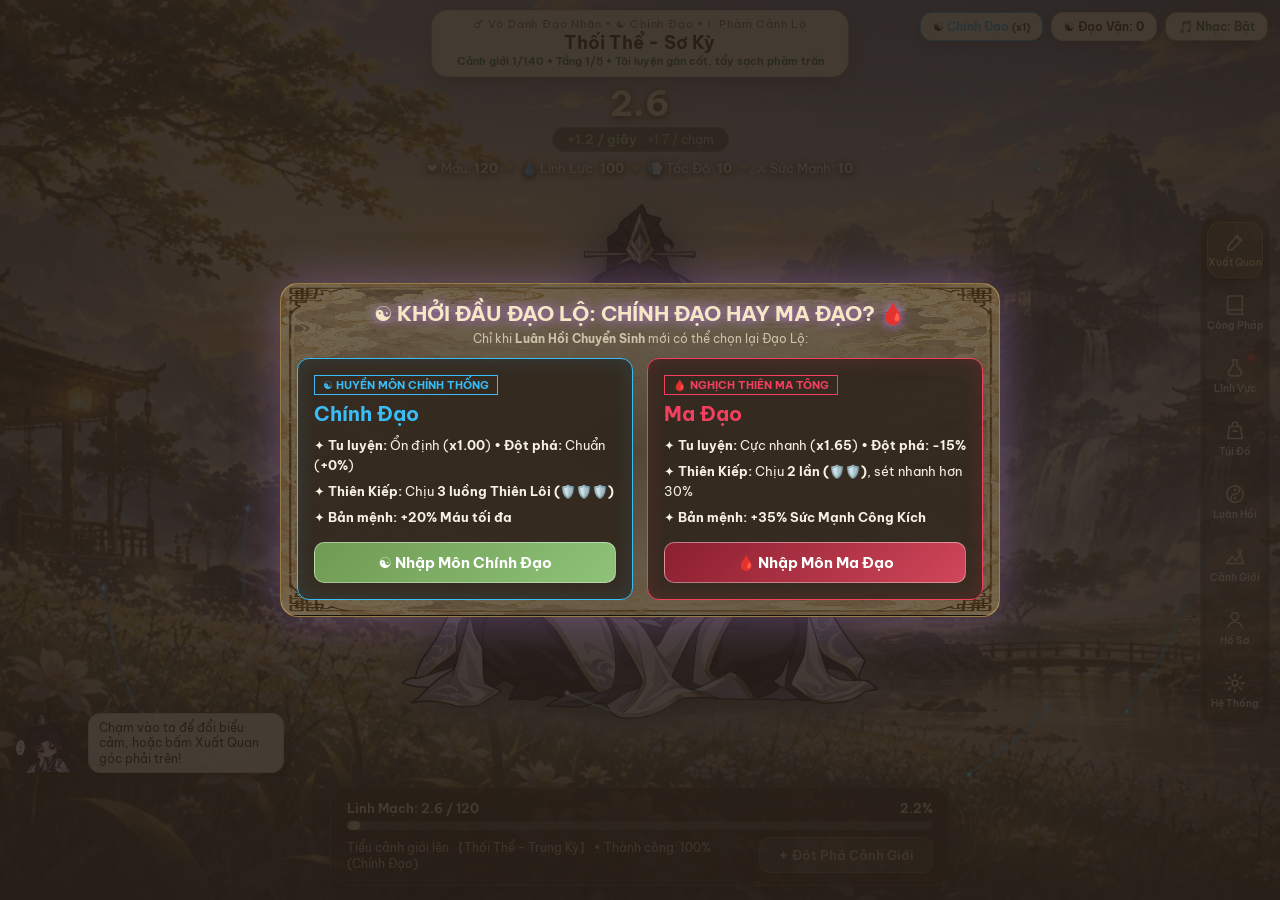
==== commit 27c4b738: "ver22" ====
--- a/index.html
+++ b/index.html
@@ -4,9 +4,9 @@
   <meta charset="UTF-8" />
   <meta name="viewport" content="width=device-width, initial-scale=1.0, maximum-scale=1.0, user-scalable=no" />
   <title>Vạn Cổ Tiên Lộ — Tu Chân Idle</title>
-  <link rel="stylesheet" href="css/theme.css?v=coquyen17" />
-  <link rel="stylesheet" href="css/hotbar.css?v=coquyen17" />
-  <link rel="stylesheet" href="css/skin.css?v=coquyen17" />
+  <link rel="stylesheet" href="css/theme.css?v=coquyen19" />
+  <link rel="stylesheet" href="css/hotbar.css?v=coquyen19" />
+  <link rel="stylesheet" href="css/skin.css?v=coquyen19" />
 </head>
 <body>
   <div id="active-timed-buffs-hud" class="timed-buffs-hud"></div>
@@ -435,71 +435,71 @@
   <div id="toast-container" class="toast-container"></div>
 
   <!-- Nạp tuần tự các module JS thuần -->
-  <script src="js/config.js?v=coquyen17"></script>
-  <script src="js/utils.js?v=coquyen17"></script>
-  <script src="js/data/realms.js?v=coquyen17"></script>
-  <script src="js/data/upgrades.js?v=coquyen17"></script>
-  <script src="js/data/roots.js?v=coquyen17"></script>
-  <script src="js/data/aptitudes.js?v=coquyen17"></script>
-  <script src="js/data/fields.js?v=coquyen17"></script>
-  <script src="js/data/achievements.js?v=coquyen17"></script>
-  <script src="js/state.js?v=coquyen17"></script>
-  <script src="js/audio.js?v=coquyen17"></script>
-  <script src="js/character.js?v=coquyen17"></script>
-  <script src="js/inventory.js?v=coquyen17"></script>
-  <script src="js/crafting_minigame.js?v=coquyen17"></script>
-  <script src="js/fields.js?v=coquyen17"></script>
-  <script src="js/tribulation.js?v=coquyen17"></script>
-  <script src="js/cultivate.js?v=coquyen17"></script>
-  <script src="js/breakthrough.js?v=coquyen17"></script>
-  <script src="js/upgrades.js?v=coquyen17"></script>
-  <script src="js/prestige.js?v=coquyen17"></script>
-  <script src="js/events.js?v=coquyen17"></script>
-  <script src="js/save.js?v=coquyen17"></script>
-  <script src="js/effects.js?v=coquyen17"></script>
-  <script src="js/data/map_tiles.js?v=coquyen17"></script>
-  <script src="js/expedition.js?v=coquyen17"></script>
-  <script src="js/hotbar.js?v=coquyen17"></script>
-  <script src="js/panels.js?v=coquyen17"></script>
-  <script src="js/profile.js?v=coquyen17"></script>
-  <script src="js/ui.js?v=coquyen17"></script>
-    <script src="js/data/forgeMaterials.js?v=coquyen17"></script>
-  <script src="js/data/affixes.js?v=coquyen17"></script>
-  <script src="js/data/artifacts.js?v=coquyen17"></script>
-  <script src="js/artifactArt.js?v=coquyen17"></script>
-  <script src="js/inputGuard.js?v=coquyen17"></script>
-  <script src="js/forge.js?v=coquyen17"></script>
-  <script src="js/craftUI.js?v=coquyen17"></script>
-    <script src="js/data/alchemyMaterials.js?v=coquyen17"></script>
-  <script src="js/data/pills.js?v=coquyen17"></script>
-  <script src="js/pillArt.js?v=coquyen17"></script>
-  <script src="js/alchemy.js?v=coquyen17"></script>
-  <script src="js/alchemyUI.js?v=coquyen17"></script>
-  <script src="js/data/talismanMaterials.js?v=coquyen17"></script>
-  <script src="js/data/talismans.js?v=coquyen17"></script>
-  <script src="js/talismanArt.js?v=coquyen17"></script>
-  <script src="js/talisman.js?v=coquyen17"></script>
-  <script src="js/talismanUI.js?v=coquyen17"></script>
-    <script src="js/data/statusEffects.js?v=coquyen17"></script>
-  <script src="js/data/techniques.js?v=coquyen17"></script>
-  <script src="js/data/planes.js?v=coquyen17"></script>
-  <script src="js/data/monsters.js?v=coquyen17"></script>
-  <script src="js/status.js?v=coquyen17"></script>
-  <script src="js/techniques.js?v=coquyen17"></script>
-  <script src="js/loadout.js?v=coquyen17"></script>
-  <script src="js/planes.js?v=coquyen17"></script>
-  <script src="js/combatAI.js?v=coquyen17"></script>
-  <script src="js/combat.js?v=coquyen17"></script>
-  <script src="js/combatUI.js?v=coquyen17"></script>
-  <script src="js/loadoutUI.js?v=coquyen17"></script>
-    <script src="js/data/shopFloors.js?v=coquyen17"></script>
-  <script src="js/data/merchants.js?v=coquyen17"></script>
-  <script src="js/data/shopItems.js?v=coquyen17"></script>
-  <script src="js/data/shops.js?v=coquyen17"></script>
-  <script src="js/data/orders.js?v=coquyen17"></script>
-  <script src="js/shopRotation.js?v=coquyen17"></script>
-  <script src="js/shop.js?v=coquyen17"></script>
-  <script src="js/shopUI.js?v=coquyen17"></script>
-  <script src="js/main.js?v=coquyen17"></script>
+  <script src="js/config.js?v=coquyen19"></script>
+  <script src="js/utils.js?v=coquyen19"></script>
+  <script src="js/data/realms.js?v=coquyen19"></script>
+  <script src="js/data/upgrades.js?v=coquyen19"></script>
+  <script src="js/data/roots.js?v=coquyen19"></script>
+  <script src="js/data/aptitudes.js?v=coquyen19"></script>
+  <script src="js/data/fields.js?v=coquyen19"></script>
+  <script src="js/data/achievements.js?v=coquyen19"></script>
+  <script src="js/state.js?v=coquyen19"></script>
+  <script src="js/audio.js?v=coquyen19"></script>
+  <script src="js/character.js?v=coquyen19"></script>
+  <script src="js/inventory.js?v=coquyen19"></script>
+  <script src="js/crafting_minigame.js?v=coquyen19"></script>
+  <script src="js/fields.js?v=coquyen19"></script>
+  <script src="js/tribulation.js?v=coquyen19"></script>
+  <script src="js/cultivate.js?v=coquyen19"></script>
+  <script src="js/breakthrough.js?v=coquyen19"></script>
+  <script src="js/upgrades.js?v=coquyen19"></script>
+  <script src="js/prestige.js?v=coquyen19"></script>
+  <script src="js/events.js?v=coquyen19"></script>
+  <script src="js/save.js?v=coquyen19"></script>
+  <script src="js/effects.js?v=coquyen19"></script>
+  <script src="js/data/map_tiles.js?v=coquyen19"></script>
+  <script src="js/expedition.js?v=coquyen19"></script>
+  <script src="js/hotbar.js?v=coquyen19"></script>
+  <script src="js/panels.js?v=coquyen19"></script>
+  <script src="js/profile.js?v=coquyen19"></script>
+  <script src="js/ui.js?v=coquyen19"></script>
+    <script src="js/data/forgeMaterials.js?v=coquyen19"></script>
+  <script src="js/data/affixes.js?v=coquyen19"></script>
+  <script src="js/data/artifacts.js?v=coquyen19"></script>
+  <script src="js/artifactArt.js?v=coquyen19"></script>
+  <script src="js/inputGuard.js?v=coquyen19"></script>
+  <script src="js/forge.js?v=coquyen19"></script>
+  <script src="js/craftUI.js?v=coquyen19"></script>
+    <script src="js/data/alchemyMaterials.js?v=coquyen19"></script>
+  <script src="js/data/pills.js?v=coquyen19"></script>
+  <script src="js/pillArt.js?v=coquyen19"></script>
+  <script src="js/alchemy.js?v=coquyen19"></script>
+  <script src="js/alchemyUI.js?v=coquyen19"></script>
+  <script src="js/data/talismanMaterials.js?v=coquyen19"></script>
+  <script src="js/data/talismans.js?v=coquyen19"></script>
+  <script src="js/talismanArt.js?v=coquyen19"></script>
+  <script src="js/talisman.js?v=coquyen19"></script>
+  <script src="js/talismanUI.js?v=coquyen19"></script>
+    <script src="js/data/statusEffects.js?v=coquyen19"></script>
+  <script src="js/data/techniques.js?v=coquyen19"></script>
+  <script src="js/data/planes.js?v=coquyen19"></script>
+  <script src="js/data/monsters.js?v=coquyen19"></script>
+  <script src="js/status.js?v=coquyen19"></script>
+  <script src="js/techniques.js?v=coquyen19"></script>
+  <script src="js/loadout.js?v=coquyen19"></script>
+  <script src="js/planes.js?v=coquyen19"></script>
+  <script src="js/combatAI.js?v=coquyen19"></script>
+  <script src="js/combat.js?v=coquyen19"></script>
+  <script src="js/combatUI.js?v=coquyen19"></script>
+  <script src="js/loadoutUI.js?v=coquyen19"></script>
+    <script src="js/data/shopFloors.js?v=coquyen19"></script>
+  <script src="js/data/merchants.js?v=coquyen19"></script>
+  <script src="js/data/shopItems.js?v=coquyen19"></script>
+  <script src="js/data/shops.js?v=coquyen19"></script>
+  <script src="js/data/orders.js?v=coquyen19"></script>
+  <script src="js/shopRotation.js?v=coquyen19"></script>
+  <script src="js/shop.js?v=coquyen19"></script>
+  <script src="js/shopUI.js?v=coquyen19"></script>
+  <script src="js/main.js?v=coquyen19"></script>
 </body>
 </html>
--- a/css/skin.css
+++ b/css/skin.css
@@ -2175,3 +2175,266 @@
   background-size: cover, cover !important;
   background-position: center, center !important;
 }
+
+/* === BOSS PORTRAITS V18 === */
+.boss-map-avatar-ring {
+  width: 62px;
+  height: 62px;
+  border-radius: 50%;
+  border: 2.5px solid #facc15;
+  overflow: hidden;
+  background: #1a0909;
+  display: flex;
+  align-items: center;
+  justify-content: center;
+}
+.boss-map-avatar-img {
+  width: 100%;
+  height: 100%;
+  object-fit: cover;
+  display: block;
+}
+.boss-battle-portrait-card {
+  position: relative;
+  width: 136px;
+  height: 136px;
+  border-radius: 16px;
+  border: 2.5px solid var(--boss-accent, #facc15);
+  box-shadow: 0 0 24px rgba(250, 204, 21, 0.38), 0 10px 26px rgba(0, 0, 0, 0.72);
+  overflow: hidden;
+  background: #12080a;
+}
+.boss-battle-img {
+  width: 100%;
+  height: 100%;
+  object-fit: cover;
+  display: block;
+}
+.boss-battle-caption {
+  position: absolute;
+  left: 0;
+  right: 0;
+  bottom: 0;
+  padding: 3px 6px;
+  font-size: 0.68rem;
+  font-weight: 700;
+  color: #fef08a;
+  text-align: center;
+  background: linear-gradient(180deg, rgba(10, 6, 8, 0.1) 0%, rgba(10, 6, 8, 0.92) 100%);
+  text-shadow: 0 1px 3px #000;
+}
+@media (max-width: 700px) {
+  .boss-battle-portrait-card {
+    width: 108px;
+    height: 108px;
+  }
+}
+
+/* === BOSS CUTOUT SPRITE V19 === */
+.boss-battle-cutout-wrap {
+  position: relative;
+  display: flex;
+  flex-direction: column;
+  align-items: center;
+  justify-content: flex-end;
+  width: 190px;
+  height: 180px;
+  pointer-events: none;
+}
+.boss-battle-cutout-img {
+  max-width: 185px;
+  max-height: 165px;
+  width: auto;
+  height: auto;
+  object-fit: contain;
+  filter: drop-shadow(0 6px 14px rgba(0, 0, 0, 0.72)) drop-shadow(0 0 12px var(--boss-accent, #facc15));
+  animation: bossSpriteFloat 3.2s ease-in-out infinite;
+  user-select: none;
+}
+.boss-battle-cutout-name {
+  margin-top: 2px;
+  padding: 2px 10px;
+  border-radius: 999px;
+  font-size: 0.7rem;
+  font-weight: 700;
+  color: #fef08a;
+  background: rgba(18, 10, 10, 0.82);
+  border: 1px solid var(--boss-accent, #facc15);
+  text-shadow: 0 1px 3px #000;
+  white-space: nowrap;
+}
+@keyframes bossSpriteFloat {
+  0%, 100% { transform: translateY(0); }
+  50% { transform: translateY(-7px); }
+}
+@media (max-width: 700px) {
+  .boss-battle-cutout-wrap { width: 140px; height: 138px; }
+  .boss-battle-cutout-img { max-width: 135px; max-height: 120px; }
+}
+
+/* === STATUS VFX & MOB SPRITE V21 === */
+.mob-battle-cutout-wrap {
+  position: relative;
+  display: flex;
+  flex-direction: column;
+  align-items: center;
+  justify-content: flex-end;
+  width: 165px;
+  height: 155px;
+  pointer-events: none;
+}
+.mob-battle-cutout-img {
+  max-width: 160px;
+  max-height: 148px;
+  width: auto;
+  height: auto;
+  object-fit: contain;
+  filter: drop-shadow(0 6px 12px rgba(0, 0, 0, 0.7)) drop-shadow(0 0 10px var(--boss-accent, #facc15));
+  animation: bossSpriteFloat 3.4s ease-in-out infinite;
+  user-select: none;
+}
+.pk-vfx-host {
+  position: relative;
+  display: inline-flex;
+  align-items: center;
+  justify-content: center;
+}
+.pk-vfx-host.unit-is-frozen img {
+  filter: hue-rotate(165deg) saturate(1.55) brightness(1.18) drop-shadow(0 0 12px #67e8f9) !important;
+  animation: none !important;
+}
+.vfx-layer {
+  position: absolute;
+  inset: -12px;
+  pointer-events: none;
+  z-index: 6;
+  display: flex;
+  align-items: center;
+  justify-content: center;
+}
+.vfx-svg {
+  width: 100%;
+  height: 100%;
+  overflow: visible;
+}
+.vfx-burn { animation: vfxPulseFlame 0.65s ease-in-out infinite alternate; }
+.vfx-shock { animation: vfxFlashShock 0.35s steps(2, end) infinite; }
+.vfx-bleed { animation: vfxDropFall 1.1s linear infinite; }
+.vfx-poison { animation: vfxFloatUp 1.4s ease-in-out infinite; }
+.vfx-buff-aura {
+  border-radius: 50%;
+  border: 2px solid rgba(250, 204, 21, 0.72);
+  box-shadow: inset 0 0 18px rgba(250, 204, 21, 0.35), 0 0 16px rgba(250, 204, 21, 0.45);
+  animation: vfxPulseFlame 1.2s ease-in-out infinite alternate;
+}
+@keyframes vfxPulseFlame {
+  0% { transform: scale(0.95); opacity: 0.78; }
+  100% { transform: scale(1.06); opacity: 1; }
+}
+@keyframes vfxFlashShock {
+  0% { opacity: 1; transform: scale(1.02); }
+  50% { opacity: 0.35; transform: scale(0.97); }
+  100% { opacity: 0.95; transform: scale(1.03); }
+}
+@keyframes vfxDropFall {
+  0% { transform: translateY(-6px); opacity: 0.95; }
+  100% { transform: translateY(10px); opacity: 0.35; }
+}
+@keyframes vfxFloatUp {
+  0% { transform: translateY(8px); opacity: 0.45; }
+  50% { opacity: 0.95; }
+  100% { transform: translateY(-10px); opacity: 0.25; }
+}
+@media (max-width: 700px) {
+  .mob-battle-cutout-wrap { width: 125px; height: 120px; }
+  .mob-battle-cutout-img { max-width: 120px; max-height: 112px; }
+}
+
+/* === SORT BAR & MOBILE POLISH V22 === */
+.loadout-sort-bar {
+  display: flex;
+  align-items: center;
+  gap: 6px;
+  flex-wrap: wrap;
+  margin-bottom: 8px;
+  padding: 6px 10px;
+  border-radius: 10px;
+  background: rgba(18, 13, 9, 0.68);
+  border: 1px solid rgba(227, 184, 102, 0.32);
+}
+
+@media (max-width: 760px) {
+  .jade-drawer,
+  .modal-card,
+  .tribulation-card,
+  .expedition-modal-card {
+    width: 98vw !important;
+    max-width: 98vw !important;
+    max-height: 95vh !important;
+    border-radius: 12px !important;
+  }
+  .expedition-modal-card {
+    height: 95vh !important;
+    padding: 8px 10px !important;
+  }
+  .loadout-4slots-grid {
+    grid-template-columns: repeat(2, 1fr) !important;
+    gap: 6px !important;
+  }
+  .shop-top-tabs,
+  .shop-merchant-tabs {
+    flex-wrap: nowrap !important;
+    overflow-x: auto !important;
+    padding-bottom: 4px;
+    -webkit-overflow-scrolling: touch;
+  }
+  .shop-top-tab,
+  .shop-merchant-tab {
+    flex: 0 0 auto;
+    white-space: nowrap;
+    padding: 6px 10px;
+    font-size: 0.76rem;
+  }
+  .shop-items-grid {
+    grid-template-columns: 1fr !important;
+  }
+  .shop-item-card {
+    flex-direction: column !important;
+    gap: 6px !important;
+  }
+  .shop-item-actions {
+    width: 100%;
+    flex-direction: row !important;
+    justify-content: space-between !important;
+    align-items: center !important;
+  }
+  .pk-arena-shell {
+    padding: 8px !important;
+  }
+  .pk-stage {
+    gap: 6px !important;
+    min-height: 210px !important;
+  }
+  .pk-stat-card {
+    padding: 6px 8px !important;
+    font-size: 0.74rem !important;
+    min-width: 0 !important;
+    width: 100% !important;
+  }
+  .pk-action-btn {
+    min-height: 52px !important;
+    padding: 6px 8px !important;
+  }
+  .side-menu .xuat-quan-flyout {
+    right: calc(100% + 8px);
+    gap: 6px;
+  }
+  .side-menu .xuat-quan-flyout .xq-choice-card {
+    width: 72px !important;
+    min-width: 72px !important;
+    height: 72px !important;
+  }
+  .xq-card-label {
+    font-size: 0.64rem;
+  }
+}
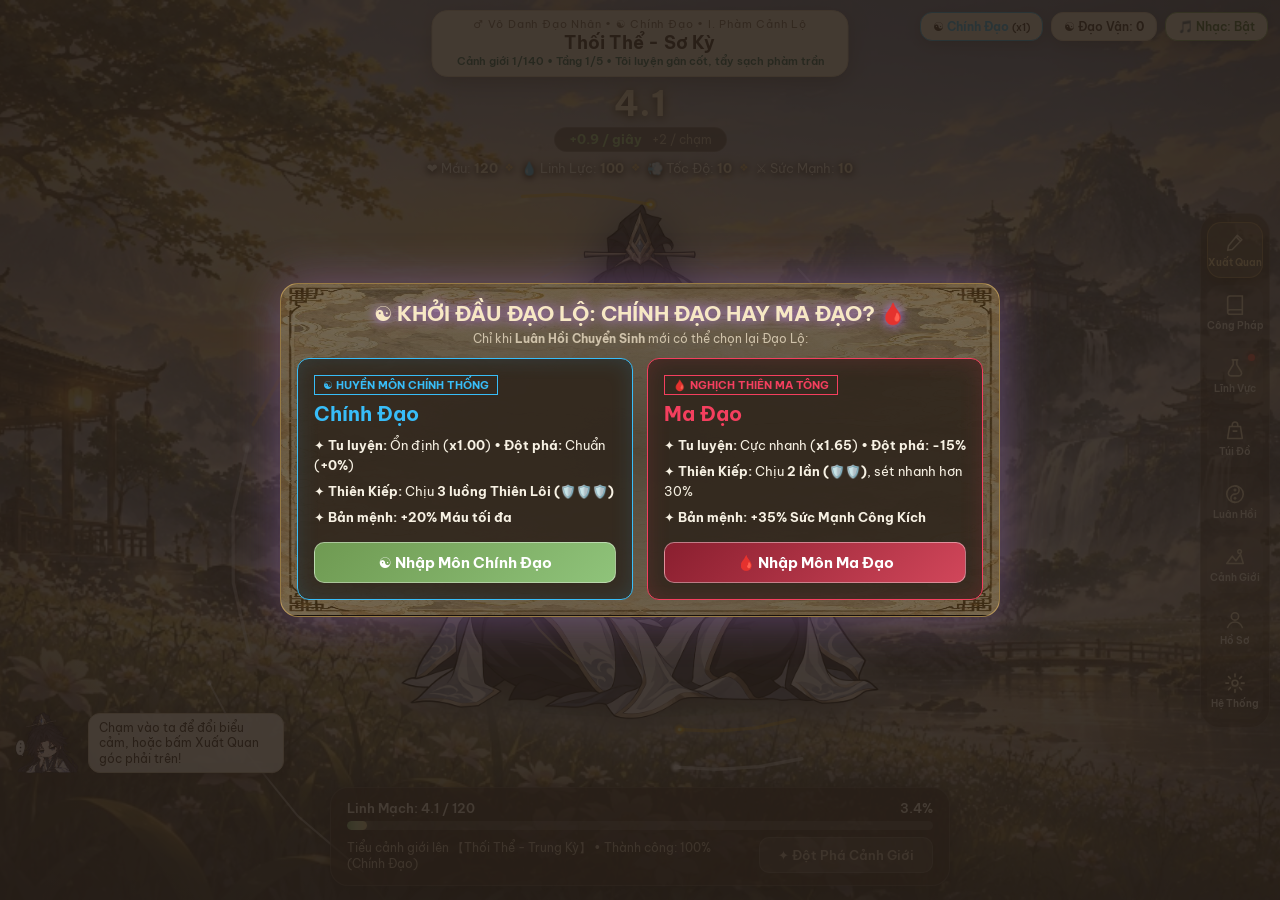
==== commit 24546dbb: "ver25" ====
--- a/index.html
+++ b/index.html
@@ -2,7 +2,7 @@
 <html lang="vi">
 <head>
   <meta charset="UTF-8" />
-  <meta name="viewport" content="width=device-width, initial-scale=1.0, maximum-scale=1.0, user-scalable=no" />
+  <meta name="viewport" content="width=device-width, initial-scale=1.0, maximum-scale=1.0, user-scalable=no, viewport-fit=cover" />
   <title>Vạn Cổ Tiên Lộ — Tu Chân Idle</title>
   <link rel="stylesheet" href="css/theme.css?v=coquyen19" />
   <link rel="stylesheet" href="css/hotbar.css?v=coquyen19" />
@@ -25,6 +25,7 @@
        - Chính giữa: Bảng tên Cảnh Giới
        - Góc phải: Hàng trên là Đạo Vận + Nhạc, Hàng dưới là nút 🗡️ Xuất Quan -->
   <header class="hud-top-bar">
+    <div id="hud-active-buffs-panel" class="hud-active-buffs-panel"></div>
 
     <div class="realm-plaque">
       <div id="macro-realm-badge" class="plaque-macro">♂ Vô Danh Đạo Nhân • ☯️ Chính Đạo • I. Phàm Cảnh Lộ</div>
--- a/css/skin.css
+++ b/css/skin.css
@@ -2438,3 +2438,306 @@
     font-size: 0.64rem;
   }
 }
+
+/* === ACTIVE BUFFS HUD & IOS MOBILE FIX V23 === */
+html, body, button, .cultivation-stage, #cultivation-click-zone, .alchemy-hold-btn, .forge-hold-btn {
+  touch-action: manipulation !important;
+  -webkit-tap-highlight-color: transparent;
+}
+.hud-active-buffs-panel {
+  position: fixed;
+  top: 12px;
+  left: 12px;
+  z-index: 25;
+  display: flex;
+  flex-direction: column;
+  gap: 6px;
+  width: 220px;
+  max-width: 42vw;
+  pointer-events: none;
+}
+.hud-buff-card {
+  padding: 6px 9px;
+  border-radius: 10px;
+  background: rgba(18, 13, 9, 0.82);
+  border: 1px solid rgba(227, 184, 102, 0.45);
+  box-shadow: 0 4px 14px rgba(0, 0, 0, 0.45);
+  font-variant-numeric: tabular-nums;
+}
+.hud-buff-head {
+  display: flex;
+  justify-content: space-between;
+  align-items: center;
+  gap: 6px;
+  font-size: 0.72rem;
+}
+.hud-buff-time {
+  color: #fde68a;
+  font-weight: 700;
+  white-space: nowrap;
+}
+.hud-buff-desc {
+  font-size: 0.68rem;
+  color: #e2e8f0;
+  margin-top: 2px;
+}
+
+/* Ổn định layout Luyện Đan trên Mobile (chống nhảy / thụt ra thụt vô khi bấm nút giữ) */
+#alchemy-modal-overlay .expedition-modal-card,
+#alchemy-panel-container {
+  overflow-anchor: none !important;
+  overscroll-behavior: contain !important;
+}
+.alchemy-hud-row,
+.alchemy-bar-label,
+.alchemy-stage-banner,
+.alchemy-score-readout {
+  white-space: nowrap !important;
+  overflow: hidden !important;
+  text-overflow: ellipsis !important;
+  font-variant-numeric: tabular-nums !important;
+  min-height: 22px;
+}
+.alchemy-hold-btn,
+.forge-hold-btn,
+.talisman-hold-btn {
+  user-select: none !important;
+  -webkit-user-select: none !important;
+  -webkit-touch-callout: none !important;
+  min-height: 52px !important;
+  transform: none !important;
+}
+.alchemy-hold-btn:active {
+  transform: none !important;
+  filter: brightness(1.18);
+}
+@media (max-width: 760px) {
+  .hud-active-buffs-panel {
+    top: 78px;
+    left: 8px;
+    width: 170px;
+  }
+  .hud-buff-card { padding: 4px 7px; }
+  .hud-buff-head { font-size: 0.66rem; }
+  .hud-buff-desc { font-size: 0.62rem; }
+}
+
+/* === MOBILE PORTRAIT & LANDSCAPE COMBAT SCALE V24 === */
+.pk-top-row {
+  display: flex !important;
+  justify-content: space-between !important;
+  align-items: center !important;
+  flex-wrap: wrap !important;
+  gap: 6px !important;
+}
+.pk-auto-btn {
+  position: static !important;
+  margin-left: auto;
+  flex-shrink: 0;
+}
+.exp-combat-overlay {
+  height: 100dvh !important;
+  max-height: 100dvh !important;
+  overflow: hidden !important;
+}
+.pk-arena-shell {
+  height: 100% !important;
+  max-height: 100% !important;
+  min-height: 0 !important;
+  overflow: hidden !important;
+}
+
+/* Mobile DỌC (Portrait) — nén stage thành 2 cột ngang song song để 6 nút chiêu luôn hiện đủ 100% */
+@media (max-width: 760px) and (orientation: portrait) {
+  .pk-arena-shell {
+    padding: 6px 8px !important;
+    gap: 4px !important;
+    justify-content: space-between !important;
+  }
+  .pk-top-row {
+    gap: 4px !important;
+  }
+  .pk-turn-badge {
+    padding: 3px 10px !important;
+    font-size: 0.7rem !important;
+    letter-spacing: 0.2px !important;
+  }
+  .pk-auto-btn {
+    padding: 3px 8px !important;
+    font-size: 0.7rem !important;
+  }
+  .pk-stage {
+    display: grid !important;
+    grid-template-columns: 1fr 1fr !important;
+    align-items: end !important;
+    gap: 6px !important;
+    padding: 2px 4px !important;
+    flex: 1 1 auto !important;
+    min-height: 0 !important;
+    max-height: 44dvh !important;
+  }
+  .pk-side {
+    width: 100% !important;
+    gap: 4px !important;
+  }
+  .pk-stat-card {
+    padding: 5px 6px !important;
+    font-size: 0.68rem !important;
+  }
+  .pk-bar-num {
+    font-size: 0.64rem !important;
+  }
+  .pk-player-sprite {
+    height: 76px !important;
+    width: auto !important;
+  }
+  .boss-battle-cutout-wrap,
+  .mob-battle-cutout-wrap {
+    width: 102px !important;
+    height: 96px !important;
+  }
+  .boss-battle-cutout-img,
+  .mob-battle-cutout-img {
+    max-width: 98px !important;
+    max-height: 86px !important;
+  }
+  .pk-platform {
+    width: 92px !important;
+    height: 16px !important;
+  }
+  .pk-bottom-dock,
+  .pk-controls-panel {
+    flex-shrink: 0 !important;
+    gap: 4px !important;
+    padding: 6px !important;
+  }
+  .pk-log-box {
+    max-height: 44px !important;
+    font-size: 0.68rem !important;
+    padding: 4px 6px !important;
+  }
+  .pk-actions-grid {
+    display: grid !important;
+    grid-template-columns: repeat(2, 1fr) !important;
+    gap: 5px !important;
+  }
+  .pk-action-btn {
+    min-height: 42px !important;
+    padding: 4px 6px !important;
+    font-size: 0.72rem !important;
+  }
+  .pk-action-btn strong {
+    font-size: 0.74rem !important;
+  }
+  .pk-action-btn small {
+    font-size: 0.64rem !important;
+  }
+}
+
+/* Mobile NGANG (Landscape, màn hình thấp <= 520px) */
+@media (max-height: 520px) and (orientation: landscape) {
+  .expedition-modal-card,
+  .jade-drawer,
+  .modal-card {
+    height: 98dvh !important;
+    max-height: 98dvh !important;
+    width: 98vw !important;
+    max-width: 98vw !important;
+    padding: 6px 8px !important;
+  }
+  .pk-arena-shell {
+    padding: 4px 8px !important;
+    gap: 4px !important;
+  }
+  .pk-turn-badge {
+    padding: 2px 10px !important;
+    font-size: 0.7rem !important;
+  }
+  .pk-stage {
+    flex-direction: row !important;
+    align-items: center !important;
+    padding: 0 8px !important;
+    gap: 10px !important;
+    min-height: 0 !important;
+    max-height: 48dvh !important;
+  }
+  .pk-player-sprite {
+    height: 68px !important;
+  }
+  .boss-battle-cutout-wrap,
+  .mob-battle-cutout-wrap {
+    width: 92px !important;
+    height: 84px !important;
+  }
+  .boss-battle-cutout-img,
+  .mob-battle-cutout-img {
+    max-width: 88px !important;
+    max-height: 76px !important;
+  }
+  .pk-stat-card {
+    padding: 4px 7px !important;
+    font-size: 0.68rem !important;
+  }
+  .pk-bottom-dock {
+    display: grid !important;
+    grid-template-columns: 1fr 2fr !important;
+    gap: 6px !important;
+    padding: 4px 6px !important;
+  }
+  .pk-log-box {
+    max-height: 82px !important;
+    font-size: 0.66rem !important;
+  }
+  .pk-actions-grid {
+    display: grid !important;
+    grid-template-columns: repeat(3, 1fr) !important;
+    gap: 4px !important;
+  }
+  .pk-action-btn {
+    min-height: 36px !important;
+    padding: 3px 5px !important;
+  }
+  .pk-action-btn strong {
+    font-size: 0.72rem !important;
+  }
+}
+
+/* === FIX KH-META-ROW NO-WRAP V25 === */
+.kh-meta-row {
+  display: flex !important;
+  flex-wrap: nowrap !important;
+  justify-content: space-between !important;
+  align-items: center !important;
+  gap: 6px !important;
+  white-space: nowrap !important;
+  font-variant-numeric: tabular-nums !important;
+  height: 24px !important;
+  min-height: 24px !important;
+  line-height: 24px !important;
+  overflow: hidden !important;
+}
+.kh-meta-row > span {
+  white-space: nowrap !important;
+  font-variant-numeric: tabular-nums !important;
+}
+.kh-meta-row > span:first-child {
+  overflow: hidden;
+  text-overflow: ellipsis;
+  min-width: 0;
+}
+.kh-meta-row > span:last-child {
+  flex-shrink: 0 !important;
+  min-width: 82px;
+  text-align: right;
+}
+@media (max-width: 760px) {
+  .kh-meta-row {
+    font-size: 0.72rem !important;
+    height: 22px !important;
+    min-height: 22px !important;
+    line-height: 22px !important;
+  }
+  .kh-meta-row > span:last-child {
+    min-width: 74px;
+  }
+}
